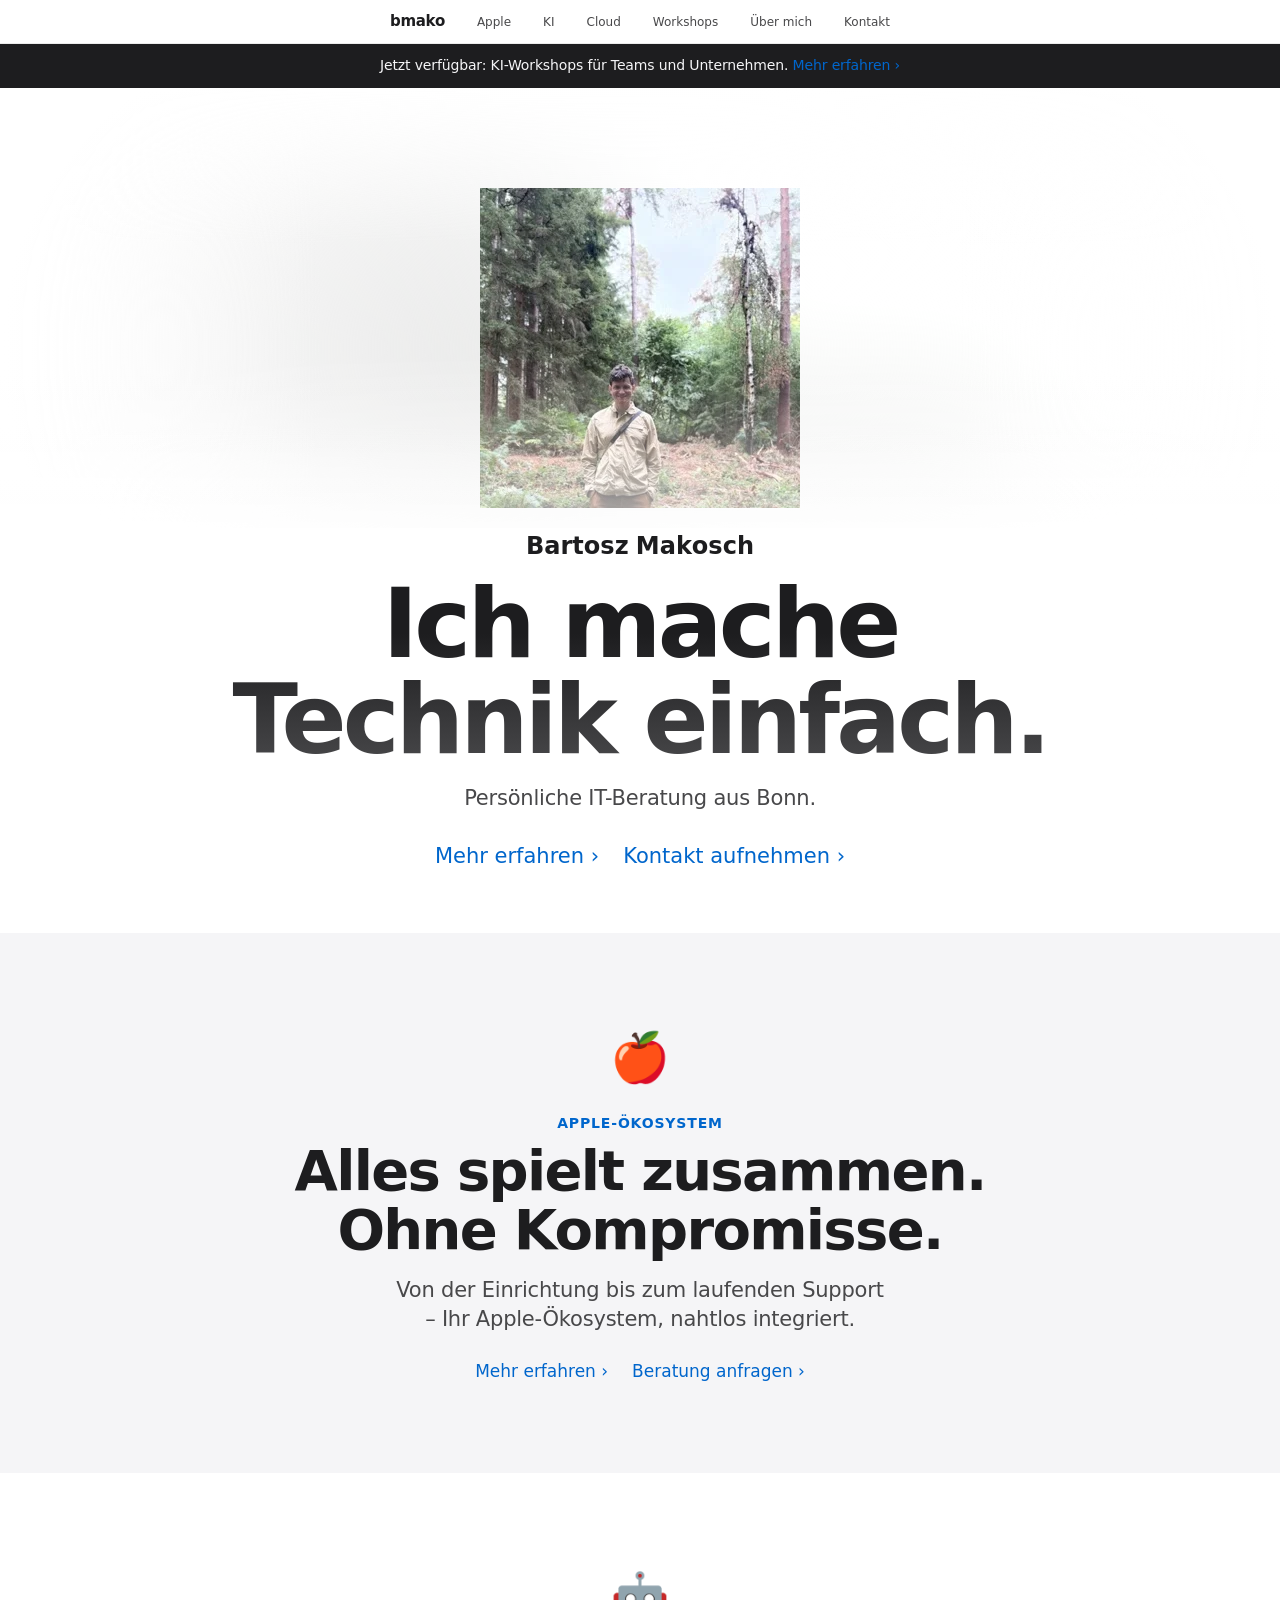
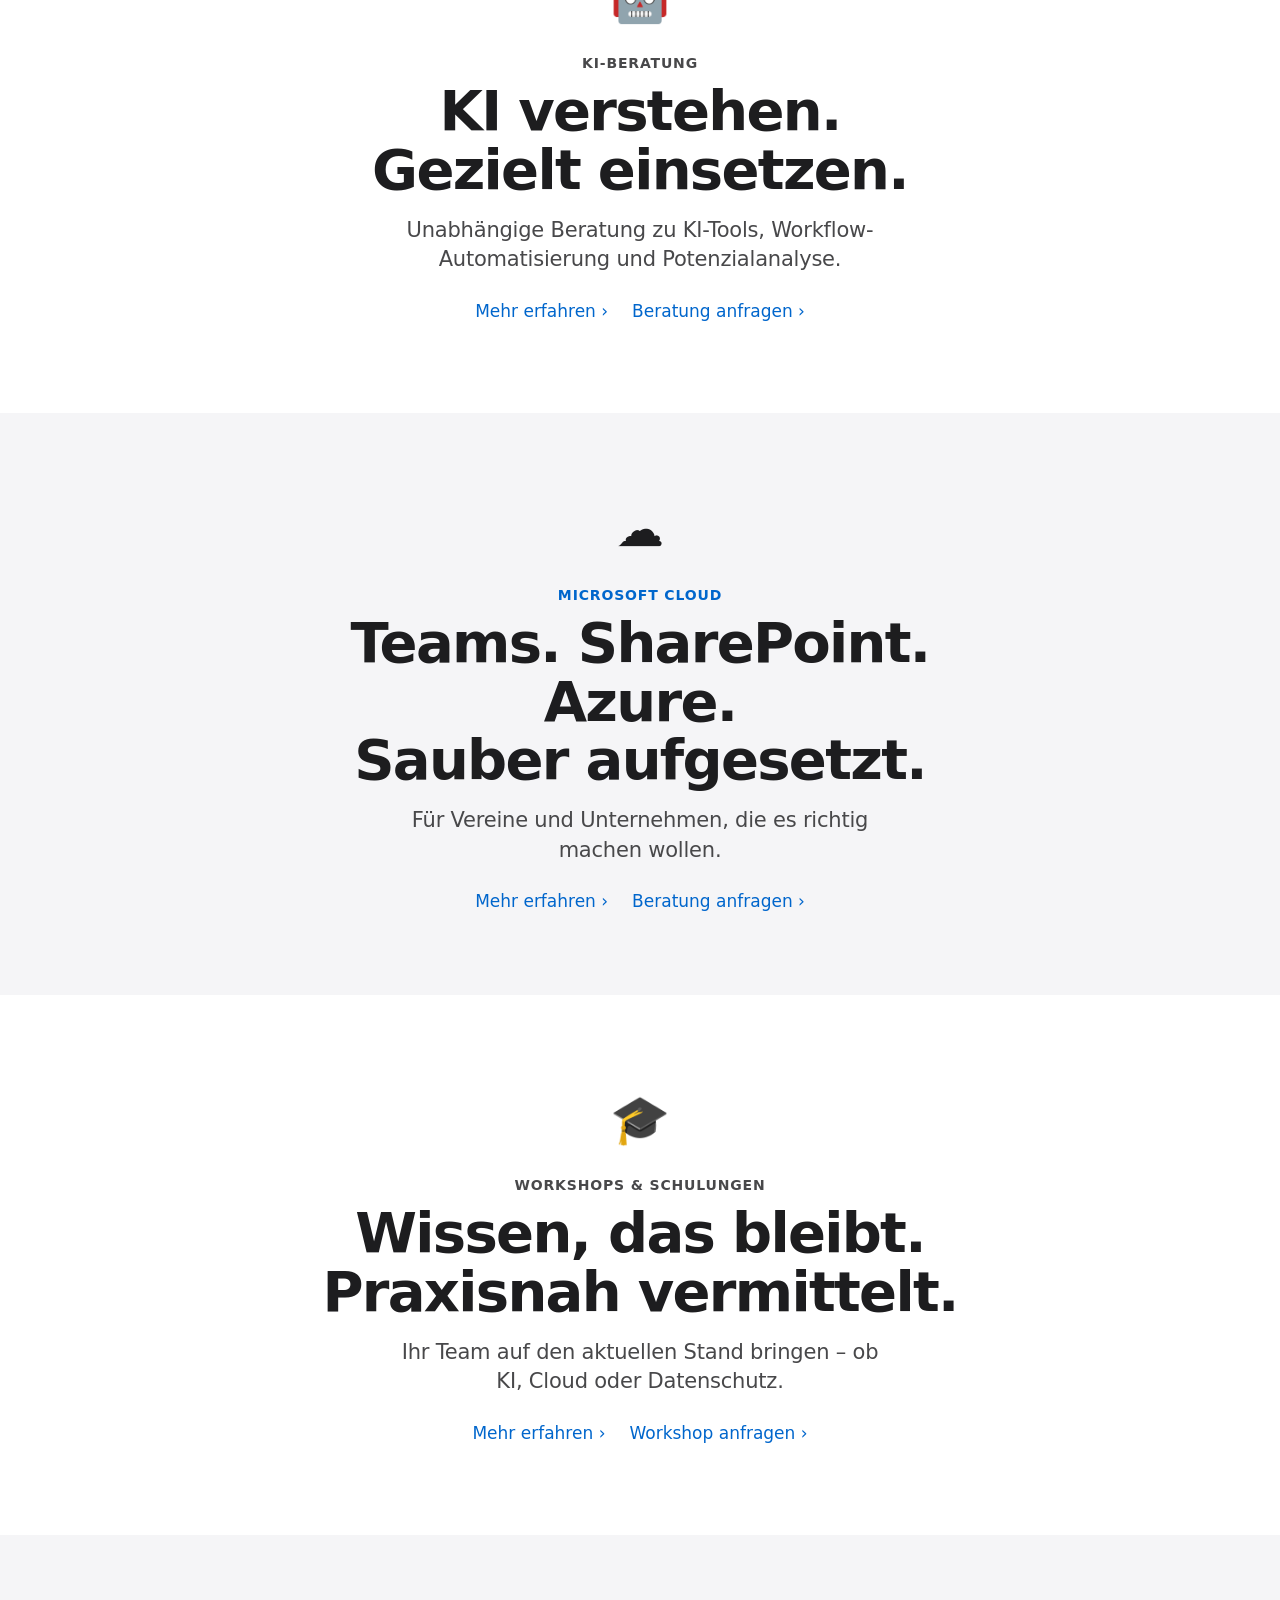
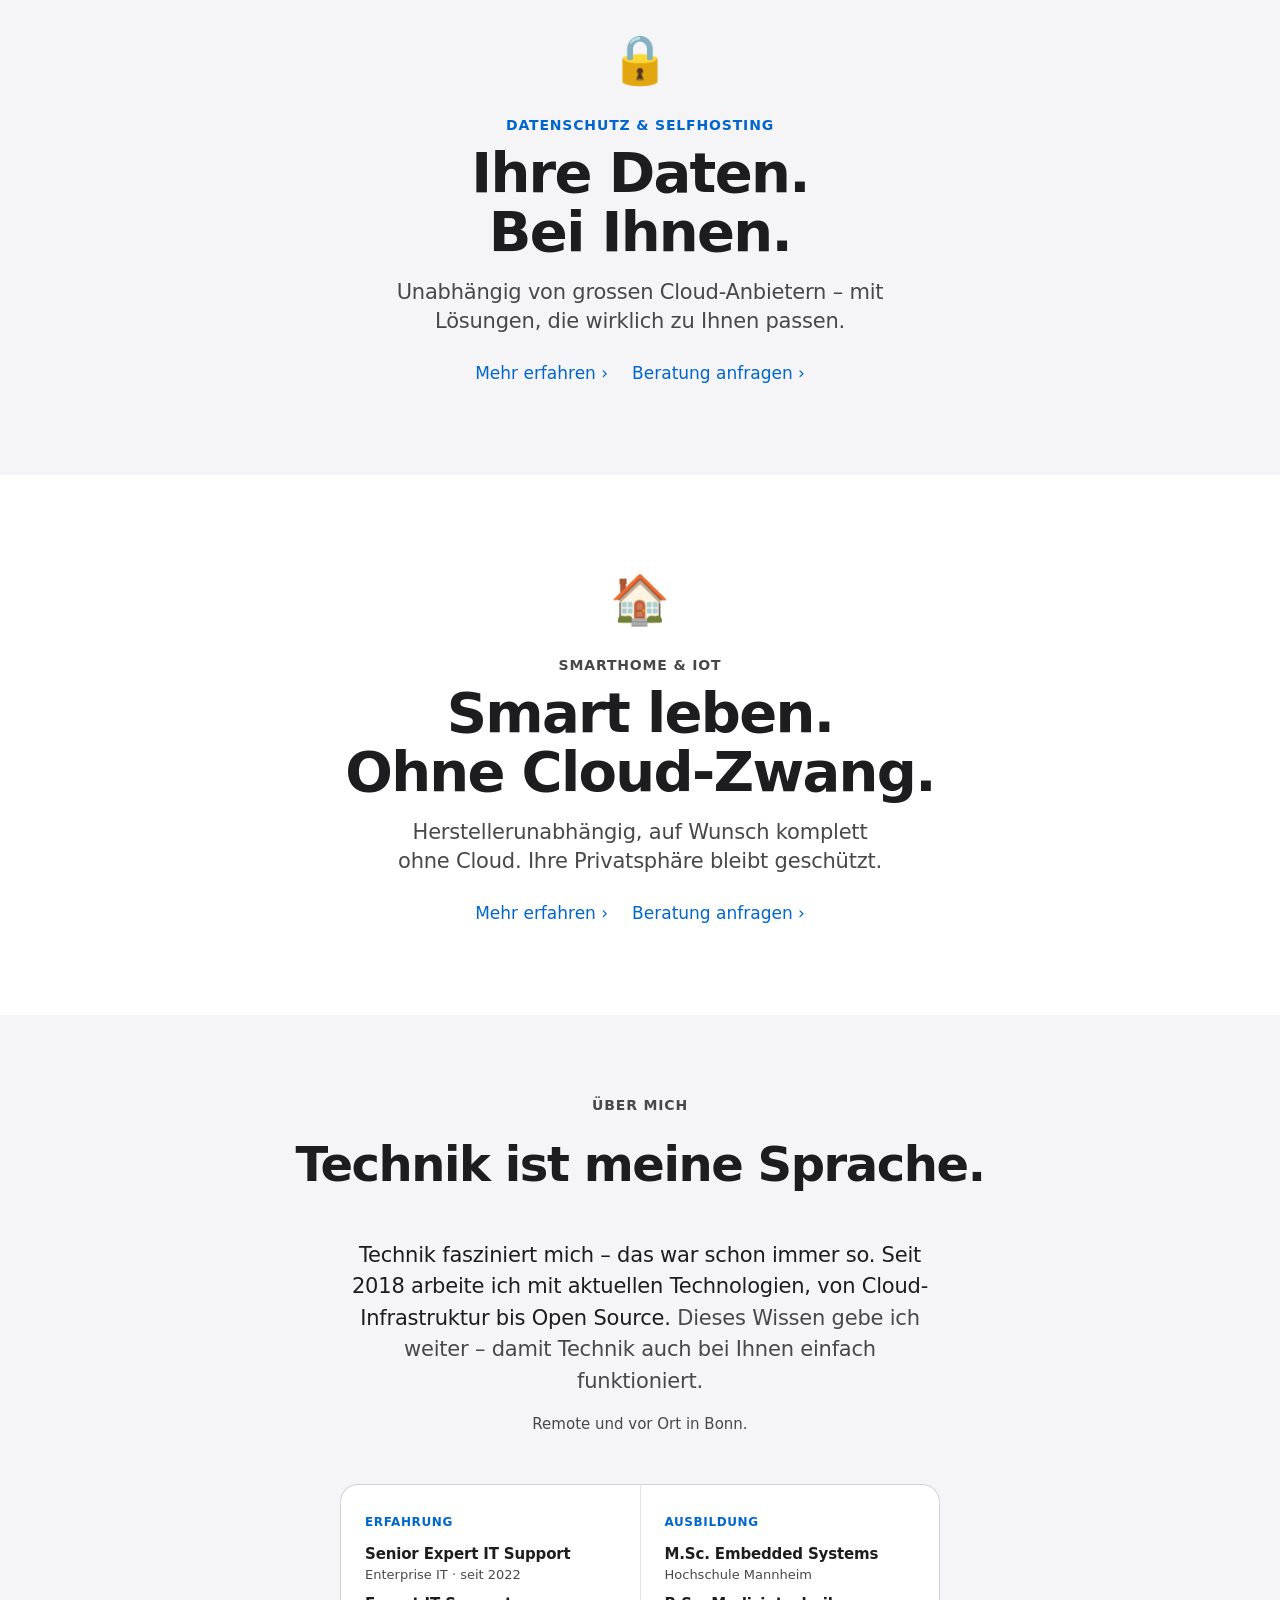
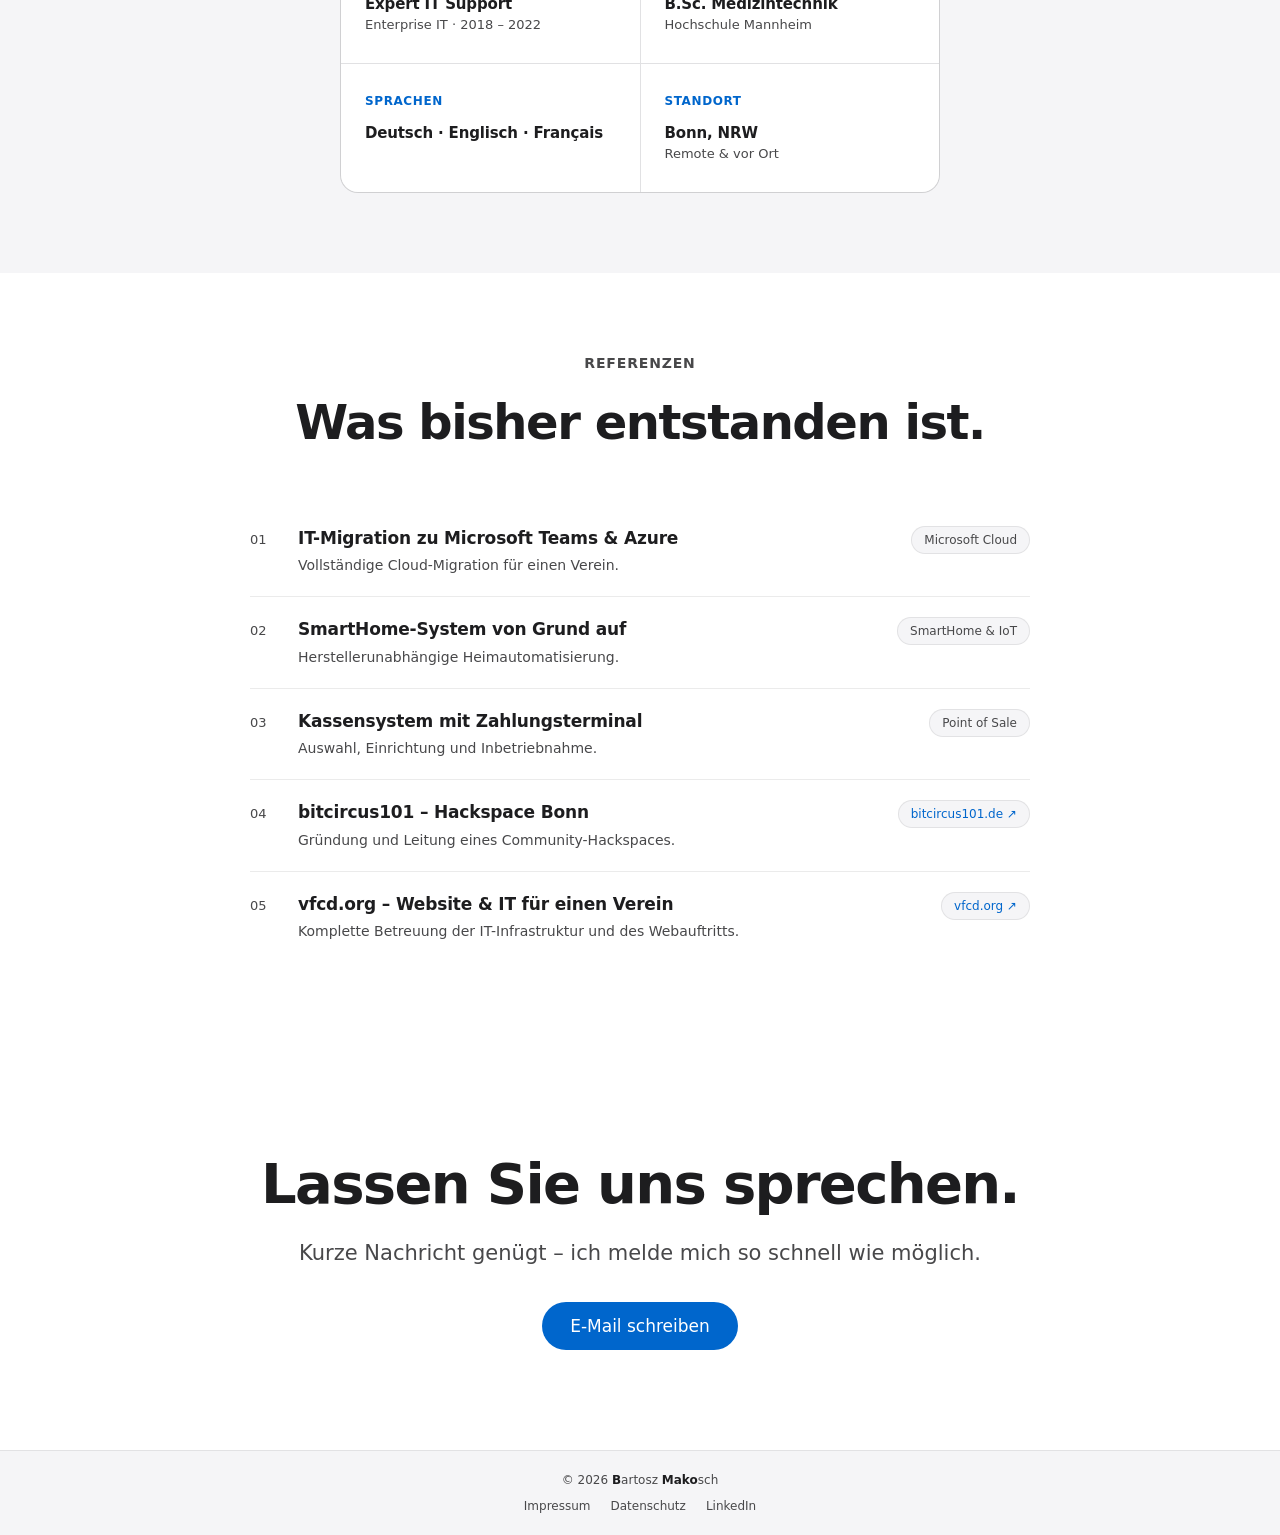
==== index.html @ 7ab8c8f6 "Add workshops subpage, complete all service links (Apple-style) Every service section now has "Mehr " ====
<!doctype html>
<html lang="de">
    <head>
        <meta charset="UTF-8" />
        <meta name="viewport" content="width=device-width, initial-scale=1.0" />
        <meta
            name="description"
            content="Persönliche IT-Beratung in Bonn vom Ingenieur (M.Sc.) – Apple, KI, Microsoft 365, SmartHome, Datenschutz. Ein Ansprechpartner statt Agentur. Vor Ort für KMU, Vereine & Privatpersonen."
        />
        <title>IT-Beratung Bonn | Bartosz Makosch – Apple, KI, Cloud & SmartHome</title>

        <!-- Favicon -->
        <link rel="apple-touch-icon" sizes="180x180" href="favicon/apple-touch-icon.png" />
        <link rel="icon" type="image/png" sizes="32x32" href="favicon/favicon-32x32.png" />
        <link rel="icon" type="image/png" sizes="16x16" href="favicon/favicon-16x16.png" />
        <link rel="icon" href="favicon/favicon.ico" sizes="any" />
        <link rel="manifest" href="favicon/site.webmanifest" />
        <meta name="theme-color" content="#000000" />

        <!-- Open Graph -->
        <meta property="og:title" content="IT-Beratung Bonn | Bartosz Makosch – Apple, KI, Cloud & SmartHome" />
        <meta property="og:url" content="https://bmako.de/" />
        <meta property="og:image" content="https://bmako.de/images/profile.jpeg" />
        <meta property="og:description" content="Ich mache Technik einfach. Persönliche IT-Beratung in Bonn vom Ingenieur – Apple, KI, Microsoft 365, SmartHome, Datenschutz. Ein Ansprechpartner statt Agentur." />
        <meta property="og:type" content="website" />
        <meta property="og:locale" content="de_DE" />

        <!-- Canonical -->
        <link rel="canonical" href="https://bmako.de/" />
        <meta name="geo.region" content="DE-NW" />
        <meta name="geo.placename" content="Bonn" />
        <meta name="geo.position" content="50.7374;7.0982" />
        <meta name="ICBM" content="50.7374, 7.0982" />

        <!-- JSON-LD Structured Data -->
        <script type="application/ld+json">
        {
          "@context": "https://schema.org",
          "@graph": [
            {
              "@type": "WebPage",
              "@id": "https://bmako.de/#webpage",
              "url": "https://bmako.de/",
              "name": "IT-Beratung Bonn – Bartosz Makosch",
              "description": "Persönliche IT-Beratung in Bonn und Umgebung: Apple, KI-Beratung, Microsoft 365, Datenschutz, Selfhosting, SmartHome. Ein Ansprechpartner für alles.",
              "inLanguage": "de",
              "isPartOf": {
                "@type": "WebSite",
                "@id": "https://bmako.de/#website",
                "url": "https://bmako.de/",
                "name": "Bartosz Makosch",
                "inLanguage": "de"
              },
              "speakable": {
                "@type": "SpeakableSpecification",
                "cssSelector": [".hero-sub", ".hero-claim", ".contact-sub"]
              }
            },
            {
              "@type": "ProfessionalService",
              "@id": "https://bmako.de/#business",
              "name": "Bartosz Makosch – IT-Beratung Bonn",
              "alternateName": "bmako",
              "description": "Persönliche IT-Beratung in Bonn: Apple-Support, KI-Beratung, Microsoft 365, Workshops, Datenschutz, Selfhosting und SmartHome. Für Unternehmen, Vereine und Privatpersonen.",
              "url": "https://bmako.de/",
              "image": "https://bmako.de/images/profile.jpeg",
              "priceRange": "$$",
              "telephone": "",
              "address": {
                "@type": "PostalAddress",
                "addressLocality": "Bonn",
                "addressRegion": "Nordrhein-Westfalen",
                "postalCode": "53111",
                "addressCountry": "DE"
              },
              "geo": {
                "@type": "GeoCoordinates",
                "latitude": 50.7374,
                "longitude": 7.0982
              },
              "areaServed": [
                { "@type": "City", "name": "Bonn" },
                { "@type": "City", "name": "Bad Godesberg" },
                { "@type": "City", "name": "Siegburg" },
                { "@type": "City", "name": "Köln" }
              ],
              "hoursAvailable": {
                "@type": "ContactPoint",
                "availableLanguage": ["de", "en", "fr"],
                "description": "Termine nach Vereinbarung"
              },
              "founder": { "@id": "https://bmako.de/#person" },
              "sameAs": ["https://de.linkedin.com/in/bartosz-makosch"],
              "knowsLanguage": ["de", "en", "fr"],
              "hasOfferCatalog": {
                "@type": "OfferCatalog",
                "name": "IT-Dienstleistungen",
                "itemListElement": [
                  { "@type": "Offer", "itemOffered": { "@type": "Service", "name": "Apple-Ökosystem Beratung", "description": "Einrichtung, Integration und Support für das Apple-Ökosystem." } },
                  { "@type": "Offer", "itemOffered": { "@type": "Service", "name": "KI-Beratung", "description": "Unabhängige Beratung zu KI-Tools, Workflow-Automatisierung und Potenzialanalyse." } },
                  { "@type": "Offer", "itemOffered": { "@type": "Service", "name": "Workshops & Schulungen", "description": "Praxisnahe Schulungen zu KI, Cloud und Datenschutz für Teams." } },
                  { "@type": "Offer", "itemOffered": { "@type": "Service", "name": "Microsoft Cloud", "description": "Einrichtung und Betreuung von Microsoft Teams, SharePoint und Azure." } },
                  { "@type": "Offer", "itemOffered": { "@type": "Service", "name": "Datenschutz & Selfhosting", "description": "Datenhoheit durch Selfhosting-Lösungen und unabhängige Datenschutzberatung." } },
                  { "@type": "Offer", "itemOffered": { "@type": "Service", "name": "SmartHome & IoT", "description": "Herstellerunabhängige SmartHome-Systeme, auf Wunsch ohne Cloud." } }
                ]
              }
            },
            {
              "@type": "Person",
              "@id": "https://bmako.de/#person",
              "name": "Bartosz Makosch",
              "jobTitle": "IT-Berater & Ingenieur",
              "description": "IT-Berater und Ingenieur (M.Sc. Embedded Systems) in Bonn. Persönliche IT-Beratung zu Apple, KI, Cloud, Datenschutz und SmartHome für Unternehmen, Vereine und Privatpersonen in Bonn und Umgebung.",
              "url": "https://bmako.de/",
              "image": "https://bmako.de/images/profile.jpeg",
              "alumniOf": {
                "@type": "CollegeOrUniversity",
                "name": "Hochschule Mannheim"
              },
              "hasCredential": {
                "@type": "EducationalOccupationalCredential",
                "credentialCategory": "Master of Science",
                "name": "M.Sc. Embedded Systems & Medizintechnik"
              },
              "knowsAbout": ["Apple", "Microsoft 365", "Microsoft Azure", "Künstliche Intelligenz", "KI-Beratung", "SmartHome", "IoT", "Datenschutz", "Selfhosting", "IT-Beratung", "Workshops", "Open Source"],
              "knowsLanguage": ["de", "en", "fr"],
              "sameAs": ["https://de.linkedin.com/in/bartosz-makosch"],
              "address": { "@type": "PostalAddress", "addressLocality": "Bonn", "addressCountry": "DE" }
            },
            {
              "@type": "FAQPage",
              "@id": "https://bmako.de/#faq",
              "mainEntity": [
                {
                  "@type": "Question",
                  "name": "Was kostet eine IT-Beratung in Bonn?",
                  "acceptedAnswer": {
                    "@type": "Answer",
                    "text": "Die Kosten hängen vom Umfang ab. Ich arbeite mit transparenten Stundensätzen – ohne versteckte Gebühren. Ein unverbindliches Erstgespräch ist kostenlos."
                  }
                },
                {
                  "@type": "Question",
                  "name": "Kommen Sie auch vor Ort nach Bonn?",
                  "acceptedAnswer": {
                    "@type": "Answer",
                    "text": "Ja, ich berate vor Ort in Bonn und Umgebung (Köln, Siegburg, Bad Godesberg) sowie remote per Videocall. Die meisten Projekte lassen sich flexibel kombinieren."
                  }
                },
                {
                  "@type": "Question",
                  "name": "Beraten Sie auch Privatpersonen und Vereine?",
                  "acceptedAnswer": {
                    "@type": "Answer",
                    "text": "Ja, ich arbeite mit Unternehmen, Vereinen und Privatpersonen. Gerade kleinere Organisationen profitieren von persönlicher Betreuung statt anonymem IT-Support."
                  }
                },
                {
                  "@type": "Question",
                  "name": "Welche Apple-Dienste bieten Sie an?",
                  "acceptedAnswer": {
                    "@type": "Answer",
                    "text": "Ich unterstütze bei der Einrichtung, Migration und laufenden Betreuung des gesamten Apple-Ökosystems – Mac, iPhone, iPad, iCloud und deren Zusammenspiel im Alltag oder Unternehmen."
                  }
                },
                {
                  "@type": "Question",
                  "name": "Wie läuft eine KI-Beratung ab?",
                  "acceptedAnswer": {
                    "@type": "Answer",
                    "text": "Wir schauen gemeinsam, wo KI-Tools in Ihrem Alltag oder Unternehmen echten Mehrwert bringen. Ich berate unabhängig – ohne eigene Produkte zu verkaufen – und zeige praxisnah, wie Sie KI sinnvoll einsetzen."
                  }
                },
                {
                  "@type": "Question",
                  "name": "Was unterscheidet Sie von einer IT-Agentur?",
                  "acceptedAnswer": {
                    "@type": "Answer",
                    "text": "Bei mir haben Sie immer denselben Ansprechpartner – einen Ingenieur (M.Sc.), der Ihr Setup kennt. Kein Ticketsystem, keine wechselnden Techniker. Persönlich, direkt, verbindlich."
                  }
                }
              ]
            }
          ]
        }
        </script>

        <!-- Preload LCP image (WebP for modern browsers) -->
        <link rel="preload" as="image" href="images/profile.webp" type="image/webp" fetchpriority="high" />

        <!-- CSS -->
        <link rel="stylesheet" href="css/base.css" />
        <link rel="stylesheet" href="css/components.css" />
    </head>
    <body>
        <!-- Inline theme init: prevents flash of wrong theme for returning visitors -->
        <script>(function(){var t=localStorage.getItem('theme');if(t)document.body.dataset.theme=t;})();</script>

        <!-- Apple-style fixed nav bar -->
        <nav class="apple-nav">
            <a href="#" class="nav-logo">bmako</a>
            <a href="#svc-apple">Apple</a>
            <a href="#svc-ki">KI</a>
            <a href="#svc-cloud">Cloud</a>
            <a href="#svc-workshops">Workshops</a>
            <a href="#about">Über mich</a>
            <a href="#contact">Kontakt</a>
        </nav>

        <!-- Top announcement banner (cycles through data/banner-messages.json) -->
        <div class="top-banner" id="top-banner">
            <span class="top-banner-text">Jetzt verfügbar: KI-Workshops für Teams und Unternehmen.</span> <a class="top-banner-link" href="#svc-workshops">Mehr erfahren <span class="arrow">›</span></a>
        </div>

        <main>
            <!-- Hero -->
            <section class="hero-section">
                <div class="hero-banner" tabindex="0" role="button" aria-label="Profilbild umdrehen – Theme wechseln">
                    <div class="hero-banner-backdrop">
                        <img src="images/profile.jpeg" alt="" aria-hidden="true" loading="eager" />
                    </div>
                    <div class="hero-banner-vignette"></div>
                    <div class="hero-banner-flipper">
                        <div class="hero-banner-front">
                            <picture>
                                <source srcset="images/profile.webp" type="image/webp" />
                                <img src="images/profile.jpeg" alt="Bartosz Makosch" loading="eager" />
                            </picture>
                        </div>
                        <div class="hero-banner-back">
                            <picture>
                                <source srcset="images/backside.webp" type="image/webp" />
                                <img src="images/backside.jpeg" alt="Bartosz Makosch – Rückseite" loading="lazy" />
                            </picture>
                        </div>
                    </div>
                    <div class="hero-banner-fade"></div>
                </div>
                <div class="hero-content">
                    <p class="hero-name" id="hero-name-kinetic"></p>
                    <h1 class="hero-claim">Ich mache<br>Technik einfach.</h1>
                    <p class="hero-sub">Persönliche IT-Beratung aus Bonn.</p>
                    <div class="hero-links">
                        <a href="#about">Mehr erfahren <span class="arrow">›</span></a>
                        <a href="#contact">Kontakt aufnehmen <span class="arrow">›</span></a>
                    </div>
                </div>
            </section>

            <!-- Service: Apple -->
            <section class="service-section fade-in" id="svc-apple">
                <div class="service-emoji">🍎</div>
                <p class="service-name">Apple-Ökosystem</p>
                <h2 class="service-headline">Alles spielt zusammen.<br>Ohne Kompromisse.</h2>
                <p class="service-desc">Von der Einrichtung bis zum laufenden Support – Ihr Apple-Ökosystem, nahtlos integriert.</p>
                <div class="service-links">
                    <a href="apple-beratung-bonn.html">Mehr erfahren <span class="arrow">›</span></a>
                    <a href="#contact">Beratung anfragen <span class="arrow">›</span></a>
                </div>
            </section>

            <!-- Service: KI -->
            <section class="service-section fade-in" id="svc-ki">
                <div class="service-emoji">🤖</div>
                <p class="service-name">KI-Beratung</p>
                <h2 class="service-headline">KI verstehen.<br>Gezielt einsetzen.</h2>
                <p class="service-desc">Unabhängige Beratung zu KI-Tools, Workflow-Automatisierung und Potenzialanalyse.</p>
                <div class="service-links">
                    <a href="ki-beratung-bonn.html">Mehr erfahren <span class="arrow">›</span></a>
                    <a href="#contact">Beratung anfragen <span class="arrow">›</span></a>
                </div>
            </section>

            <!-- Service: Cloud -->
            <section class="service-section fade-in" id="svc-cloud">
                <div class="service-emoji">☁️</div>
                <p class="service-name">Microsoft Cloud</p>
                <h2 class="service-headline">Teams. SharePoint. Azure.<br>Sauber aufgesetzt.</h2>
                <p class="service-desc">Für Vereine und Unternehmen, die es richtig machen wollen.</p>
                <div class="service-links">
                    <a href="microsoft-365-bonn.html">Mehr erfahren <span class="arrow">›</span></a>
                    <a href="#contact">Beratung anfragen <span class="arrow">›</span></a>
                </div>
            </section>

            <!-- Service: Workshops -->
            <section class="service-section fade-in" id="svc-workshops">
                <div class="service-emoji">🎓</div>
                <p class="service-name">Workshops &amp; Schulungen</p>
                <h2 class="service-headline">Wissen, das bleibt.<br>Praxisnah vermittelt.</h2>
                <p class="service-desc">Ihr Team auf den aktuellen Stand bringen – ob KI, Cloud oder Datenschutz.</p>
                <div class="service-links">
                    <a href="workshops-bonn.html">Mehr erfahren <span class="arrow">›</span></a>
                    <a href="#contact">Workshop anfragen <span class="arrow">›</span></a>
                </div>
            </section>

            <!-- Service: Datenschutz -->
            <section class="service-section fade-in" id="svc-datenschutz">
                <div class="service-emoji">🔒</div>
                <p class="service-name">Datenschutz &amp; Selfhosting</p>
                <h2 class="service-headline">Ihre Daten.<br>Bei Ihnen.</h2>
                <p class="service-desc">Unabhängig von grossen Cloud-Anbietern – mit Lösungen, die wirklich zu Ihnen passen.</p>
                <div class="service-links">
                    <a href="datenschutz-selfhosting.html">Mehr erfahren <span class="arrow">›</span></a>
                    <a href="#contact">Beratung anfragen <span class="arrow">›</span></a>
                </div>
            </section>

            <!-- Service: SmartHome -->
            <section class="service-section fade-in" id="svc-smarthome">
                <div class="service-emoji">🏠</div>
                <p class="service-name">SmartHome &amp; IoT</p>
                <h2 class="service-headline">Smart leben.<br>Ohne Cloud-Zwang.</h2>
                <p class="service-desc">Herstellerunabhängig, auf Wunsch komplett ohne Cloud. Ihre Privatsphäre bleibt geschützt.</p>
                <div class="service-links">
                    <a href="smarthome-beratung-bonn.html">Mehr erfahren <span class="arrow">›</span></a>
                    <a href="#contact">Beratung anfragen <span class="arrow">›</span></a>
                </div>
            </section>

            <!-- Über mich -->
            <section class="about-section fade-in" id="about">
                <div class="about-inner">
                    <p class="about-label">Über mich</p>
                    <h2 class="about-headline">Technik ist meine Sprache.</h2>
                    <p class="about-text">Technik fasziniert mich – das war schon immer so. Seit 2018 arbeite ich mit aktuellen Technologien, von Cloud-Infrastruktur bis Open Source. <span>Dieses Wissen gebe ich weiter – damit Technik auch bei Ihnen einfach funktioniert.</span></p>
                    <p class="about-location">Remote und vor Ort in Bonn.</p>

                    <div class="about-grid">
                        <div class="about-card">
                            <p class="about-card-label">Erfahrung</p>
                            <div class="about-card-item">
                                <p class="about-card-title">Senior Expert IT Support</p>
                                <p class="about-card-sub">Enterprise IT · seit 2022</p>
                            </div>
                            <div class="about-card-item">
                                <p class="about-card-title">Expert IT Support</p>
                                <p class="about-card-sub">Enterprise IT · 2018 – 2022</p>
                            </div>
                        </div>
                        <div class="about-card">
                            <p class="about-card-label">Ausbildung</p>
                            <div class="about-card-item">
                                <p class="about-card-title">M.Sc. Embedded Systems</p>
                                <p class="about-card-sub">Hochschule Mannheim</p>
                            </div>
                            <div class="about-card-item">
                                <p class="about-card-title">B.Sc. Medizintechnik</p>
                                <p class="about-card-sub">Hochschule Mannheim</p>
                            </div>
                        </div>
                        <div class="about-card">
                            <p class="about-card-label">Sprachen</p>
                            <div class="about-card-item">
                                <p class="about-card-title">Deutsch · Englisch · Français</p>
                            </div>
                        </div>
                        <div class="about-card">
                            <p class="about-card-label">Standort</p>
                            <div class="about-card-item">
                                <p class="about-card-title">Bonn, NRW</p>
                                <p class="about-card-sub">Remote &amp; vor Ort</p>
                            </div>
                        </div>
                    </div>
                </div>
            </section>

            <!-- Referenzen -->
            <section class="ref-section fade-in">
                <div class="ref-inner">
                    <p class="ref-label">Referenzen</p>
                    <h2 class="ref-headline">Was bisher entstanden ist.</h2>
                    <div class="ref-item">
                        <span class="ref-num">01</span>
                        <div>
                            <p class="ref-title">IT-Migration zu Microsoft Teams &amp; Azure</p>
                            <p class="ref-desc">Vollständige Cloud-Migration für einen Verein.</p>
                        </div>
                        <span class="ref-tag">Microsoft Cloud</span>
                    </div>
                    <div class="ref-item">
                        <span class="ref-num">02</span>
                        <div>
                            <p class="ref-title">SmartHome-System von Grund auf</p>
                            <p class="ref-desc">Herstellerunabhängige Heimautomatisierung.</p>
                        </div>
                        <span class="ref-tag">SmartHome &amp; IoT</span>
                    </div>
                    <div class="ref-item">
                        <span class="ref-num">03</span>
                        <div>
                            <p class="ref-title">Kassensystem mit Zahlungsterminal</p>
                            <p class="ref-desc">Auswahl, Einrichtung und Inbetriebnahme.</p>
                        </div>
                        <span class="ref-tag">Point of Sale</span>
                    </div>
                    <div class="ref-item">
                        <span class="ref-num">04</span>
                        <div>
                            <p class="ref-title">bitcircus101 – Hackspace Bonn</p>
                            <p class="ref-desc">Gründung und Leitung eines Community-Hackspaces.</p>
                        </div>
                        <a href="https://bitcircus101.de" target="_blank" rel="noopener noreferrer" class="ref-tag">bitcircus101.de ↗</a>
                    </div>
                    <div class="ref-item">
                        <span class="ref-num">05</span>
                        <div>
                            <p class="ref-title">vfcd.org – Website &amp; IT für einen Verein</p>
                            <p class="ref-desc">Komplette Betreuung der IT-Infrastruktur und des Webauftritts.</p>
                        </div>
                        <a href="https://vfcd.org" target="_blank" rel="noopener noreferrer" class="ref-tag">vfcd.org ↗</a>
                    </div>
                </div>
            </section>

            <!-- Kontakt -->
            <section class="contact-section fade-in" id="contact">
                <h2 class="contact-headline">Lassen Sie uns sprechen.</h2>
                <p class="contact-sub">Kurze Nachricht genügt – ich melde mich so schnell wie möglich.</p>
                <button id="contact-button" class="contact-btn">E-Mail schreiben</button>
                <div id="email-container" class="email-reveal hidden">
                    <a id="email-link" class="protected-email" href="#" aria-label="E-Mail senden"></a>
                    <span class="email-hint">Klicken zum Senden · Rechtsklick zum Kopieren</span>
                </div>
            </section>
        </main>

        <!-- Back to top (Apple glossy pill) -->
        <button class="back-to-top" id="back-to-top" aria-label="Zurück nach oben">
            <svg class="back-to-top-ring" viewBox="0 0 28 28">
                <circle class="back-to-top-track" cx="14" cy="14" r="11.5" />
                <circle class="back-to-top-progress" id="scroll-progress" cx="14" cy="14" r="11.5" />
            </svg>
            <span class="back-to-top-label">Nach oben</span>
        </button>

        <!-- Footer -->
        <footer class="site-footer">
            <p>&copy; <span id="footer-year"></span> <strong>B</strong>artosz <strong>M</strong><strong>a</strong><strong>k</strong><strong>o</strong>sch</p>
            <div class="footer-links">
                <a href="impressum.html">Impressum</a>
                <a href="datenschutz.html">Datenschutz</a>
                <a href="https://de.linkedin.com/in/bartosz-makosch" target="_blank" rel="noopener noreferrer">LinkedIn</a>
            </div>
        </footer>

        <script src="js/theme.js"></script>
        <script src="js/main.js" defer></script>
    </body>
</html>
---- css/base.css ----
/* Reset */
*, *::before, *::after {
    margin: 0;
    padding: 0;
    box-sizing: border-box;
}

/* ── Color system (Dark / Midnight = default) ────────────────── */
:root {
    --bg: #000000;
    --bg-alt: #101010;
    --bg-elevated: #1c1c1e;
    --text: #f5f5f7;
    --text-secondary: #86868b;
    --accent: #2997ff;
    --accent-hover: #0077ed;
    --border: rgba(255,255,255,0.08);
    --banner-bg: #1d1d1f;
    --banner-text: #f5f5f7;
    --nav-bg: rgba(0,0,0,0.8);
}

/* Light / Snow theme */
[data-theme="light"] {
    --bg: #ffffff;
    --bg-alt: #f5f5f7;
    --bg-elevated: #fbfbfd;
    --text: #1d1d1f;
    --text-secondary: #48484a;
    --accent: #0066cc;
    --accent-hover: #004499;
    --border: rgba(0,0,0,0.08);
    --banner-bg: #1d1d1f;
    --banner-text: #f5f5f7;
    --nav-bg: rgba(255,255,255,0.8);
}

/* Auto-detect system light preference when no localStorage override */
@media (prefers-color-scheme: light) {
    body:not([data-theme="dark"]):not([data-theme="light"]) {
        --bg: #ffffff;
        --bg-alt: #f5f5f7;
        --bg-elevated: #fbfbfd;
        --text: #1d1d1f;
        --text-secondary: #48484a;
        --accent: #0066cc;
        --accent-hover: #004499;
        --border: rgba(0,0,0,0.08);
        --banner-bg: #1d1d1f;
        --banner-text: #f5f5f7;
        --nav-bg: rgba(255,255,255,0.8);
    }
}

/* ── Typography ──────────────────────────────────────────────── */
:root {
    --font: -apple-system, BlinkMacSystemFont, "SF Pro Display", "SF Pro Text",
            system-ui, "Segoe UI", "Helvetica Neue", Arial, sans-serif;
}

html {
    scroll-behavior: smooth;
    font-size: 16px;
}

body {
    font-family: var(--font);
    background-color: var(--bg);
    color: var(--text);
    line-height: 1.5;
    -webkit-font-smoothing: antialiased;
    overflow-x: hidden;
    transition: background-color 0.3s ease, color 0.3s ease;
}

a {
    color: var(--accent);
    text-decoration: none;
    transition: color 0.2s;
}

a:hover {
    text-decoration: underline;
}

/* ── Utility ─────────────────────────────────────────────────── */
.hidden { display: none !important; }

/* ── Focus ───────────────────────────────────────────────────── */
:focus-visible {
    outline: 2px solid var(--accent);
    outline-offset: 4px;
    border-radius: 2px;
}

/* ── High contrast ───────────────────────────────────────────── */
@media (forced-colors: active) {
    :focus-visible { outline: 2px solid CanvasText; }
}

/* ── Print ───────────────────────────────────────────────────── */
@media print {
    .apple-nav, .top-banner, .back-to-top, .hero-banner { display: none !important; }
    * { background: white !important; color: black !important; box-shadow: none !important; }
    a { text-decoration: underline; }
    .fade-in { opacity: 1 !important; transform: none !important; }
    body { font-size: 12pt; }
    h1, h2, h3 { page-break-after: avoid; }
    @page { margin: 2cm; }
}
---- css/components.css ----
/* ── Apple-style navigation ──────────────────────────────────── */
.apple-nav {
    position: fixed;
    top: 0;
    left: 0;
    right: 0;
    z-index: 100;
    background: var(--nav-bg);
    backdrop-filter: saturate(180%) blur(20px);
    -webkit-backdrop-filter: saturate(180%) blur(20px);
    border-bottom: 1px solid var(--border);
    height: 44px;
    display: flex;
    align-items: center;
    justify-content: center;
    gap: 32px;
    padding: 0 24px;
}

.apple-nav .nav-logo {
    font-size: 15px;
    font-weight: 600;
    color: var(--text);
    text-decoration: none;
    letter-spacing: -0.02em;
}

.apple-nav .nav-logo:hover {
    text-decoration: none;
    color: var(--text);
}

.apple-nav a {
    font-size: 12px;
    font-weight: 400;
    color: var(--text-secondary);
    text-decoration: none;
    transition: color 0.2s;
}

.apple-nav a:hover {
    color: var(--text);
    text-decoration: none;
}

/* ── Top announcement banner ─────────────────────────────────── */
.top-banner {
    background: var(--banner-bg);
    color: var(--banner-text);
    text-align: center;
    padding: 12px 24px;
    font-size: 14px;
    font-weight: 400;
    letter-spacing: -0.01em;
    line-height: 1.4;
    margin-top: 44px;
    min-height: 44px;
}

.top-banner-text,
.top-banner-link {
    transition: opacity 0.4s ease;
}

.top-banner.fading .top-banner-text,
.top-banner.fading .top-banner-link {
    opacity: 0;
}

.top-banner a {
    color: var(--accent);
    text-decoration: none;
    white-space: nowrap;
}

.top-banner a:hover {
    text-decoration: underline;
}

/* ── Hero section ────────────────────────────────────────────── */
.hero-section {
    background: var(--bg);
}

/* Product-style image banner */
.hero-banner {
    position: relative;
    width: 100%;
    height: clamp(300px, 50vw, 520px);
    overflow: hidden;
    cursor: pointer;
    perspective: 1200px;
}

/* Blurred backdrop */
.hero-banner-backdrop {
    position: absolute;
    top: -40px;
    left: -10%;
    right: -10%;
    bottom: -40px;
    z-index: 0;
    overflow: hidden;
}

.hero-banner-backdrop img {
    width: 120%;
    height: 140%;
    object-fit: cover;
    object-position: center;
    filter: blur(70px) saturate(0.6) brightness(0.5);
    transform: scale(1.2);
    opacity: 0.6;
}

/* Light theme: subtle backdrop */
[data-theme="light"] .hero-banner-backdrop img {
    filter: blur(80px) saturate(0.15) brightness(1.4);
    opacity: 0.2;
}

@media (prefers-color-scheme: light) {
    body:not([data-theme="dark"]):not([data-theme="light"]) .hero-banner-backdrop img {
        filter: blur(80px) saturate(0.15) brightness(1.4);
        opacity: 0.2;
    }
}

/* Multi-layer vignette */
.hero-banner-vignette {
    position: absolute;
    top: 0;
    left: 0;
    right: 0;
    bottom: 0;
    z-index: 1;
    background:
        linear-gradient(180deg, var(--bg) 0%, transparent 30%, transparent 65%, var(--bg) 100%),
        linear-gradient(90deg, var(--bg) 0%, transparent 25%, transparent 75%, var(--bg) 100%),
        radial-gradient(ellipse 50% 80% at center, transparent 0%, var(--bg) 100%);
    pointer-events: none;
}

/* Flip mechanic */
.hero-banner-flipper {
    position: relative;
    width: 100%;
    height: 100%;
    transition: transform 0.75s cubic-bezier(0.4, 0, 0.2, 1);
    transform-style: preserve-3d;
    z-index: 2;
}

.hero-banner.flipped .hero-banner-flipper {
    transform: rotateY(180deg);
}

.hero-banner-front,
.hero-banner-back {
    position: absolute;
    width: 100%;
    height: 100%;
    backface-visibility: hidden;
    -webkit-backface-visibility: hidden;
    display: flex;
    align-items: center;
    justify-content: center;
    overflow: hidden;
}

.hero-banner-back {
    transform: rotateY(180deg);
}

.hero-banner-front img,
.hero-banner-back img {
    height: 100%;
    width: auto;
    max-width: none;
    display: block;
    object-fit: cover;
}

/* During flip, show 3D */
.hero-banner.flipped,
.hero-banner[data-flipping] {
    overflow: visible;
}

/* Bottom fade into content */
.hero-banner-fade {
    position: absolute;
    bottom: 0;
    left: 0;
    right: 0;
    height: 50%;
    background: linear-gradient(transparent 0%, var(--bg) 100%);
    z-index: 3;
    pointer-events: none;
}

/* Hero text content */
.hero-content {
    text-align: center;
    padding: 0 24px 60px;
    position: relative;
    z-index: 4;
    margin-top: -80px;
    background: var(--bg);
}

/* Kinetic name with letter-spacing effect */
.hero-name {
    font-size: clamp(18px, 3vw, 24px);
    font-weight: 600;
    color: var(--text);
    margin-bottom: 12px;
    display: inline-flex;
    justify-content: center;
    overflow: hidden;
}

.hero-name .letter {
    display: inline-block;
    transition: margin 0.4s cubic-bezier(0.25, 0.1, 0.25, 1), opacity 0.4s ease;
    margin: 0 0px;
    white-space: pre;
}

.hero-name .letter.brand {
    font-weight: 700;
}

.hero-name.expanded .letter {
    margin: 0 3px;
}

.hero-name.expanded .letter.brand {
    color: var(--accent);
}

.hero-name.expanded .letter:not(.brand) {
    opacity: 0.4;
}

.hero-name .letter-space {
    display: inline-block;
    width: 0.3em;
    transition: width 0.4s cubic-bezier(0.25, 0.1, 0.25, 1);
}

.hero-name.expanded .letter-space {
    width: 0.6em;
}

.hero-claim {
    font-size: clamp(52px, 10vw, 96px);
    font-weight: 700;
    letter-spacing: -0.04em;
    line-height: 1.0;
    margin-bottom: 16px;
    background: linear-gradient(180deg, var(--text) 30%, var(--text-secondary) 100%);
    -webkit-background-clip: text;
    -webkit-text-fill-color: transparent;
    background-clip: text;
}

.hero-sub {
    font-size: 21px;
    font-weight: 400;
    color: var(--text-secondary);
    letter-spacing: -0.01em;
    line-height: 1.4;
    margin-bottom: 28px;
}

.hero-links {
    display: flex;
    gap: 24px;
    align-items: center;
    justify-content: center;
    flex-wrap: wrap;
}

.hero-links a {
    font-size: 21px;
    font-weight: 400;
    color: var(--accent);
    text-decoration: none;
    transition: color 0.2s;
}

.hero-links a:hover {
    text-decoration: underline;
}

.hero-links .arrow,
.top-banner .arrow,
.service-links .arrow {
    transition: transform 0.2s;
    display: inline-block;
}

.hero-links a:hover .arrow {
    transform: translateX(2px);
}

/* ── Full-width service sections ─────────────────────────────── */
.service-section {
    text-align: center;
    padding: 80px 24px;
    min-height: 60vh;
    display: flex;
    flex-direction: column;
    align-items: center;
    justify-content: center;
}

.service-section:nth-child(odd) {
    background: var(--bg);
}

.service-section:nth-child(even) {
    background: var(--bg-alt);
}

.service-emoji {
    font-size: 48px;
    margin-bottom: 20px;
}

.service-name {
    font-size: 14px;
    font-weight: 600;
    text-transform: uppercase;
    letter-spacing: 0.06em;
    color: var(--text-secondary);
    margin-bottom: 8px;
}

/* Light theme: accent color for service name on alt-bg sections */
[data-theme="light"] .service-section:nth-child(even) .service-name {
    color: var(--accent);
}

@media (prefers-color-scheme: light) {
    body:not([data-theme="dark"]):not([data-theme="light"]) .service-section:nth-child(even) .service-name {
        color: var(--accent);
    }
}

.service-headline {
    font-size: clamp(36px, 6vw, 56px);
    font-weight: 700;
    letter-spacing: -0.03em;
    line-height: 1.05;
    max-width: 700px;
    margin-bottom: 16px;
    color: var(--text);
}

.service-desc {
    font-size: 21px;
    font-weight: 400;
    color: var(--text-secondary);
    max-width: 500px;
    line-height: 1.4;
    letter-spacing: -0.01em;
    margin-bottom: 24px;
}

.service-links {
    display: flex;
    gap: 24px;
    justify-content: center;
    flex-wrap: wrap;
}

.service-links a {
    font-size: 17px;
    color: var(--accent);
    text-decoration: none;
    transition: color 0.2s;
}

.service-links a:hover {
    text-decoration: underline;
}

/* ── About section ───────────────────────────────────────────── */
.about-section {
    background: var(--bg-alt);
    padding: 80px 24px;
}

.about-inner {
    max-width: 780px;
    margin: 0 auto;
}

.about-label {
    font-size: 14px;
    font-weight: 600;
    text-transform: uppercase;
    letter-spacing: 0.06em;
    color: var(--text-secondary);
    text-align: center;
    margin-bottom: 12px;
}

.about-headline {
    font-size: clamp(32px, 5vw, 48px);
    font-weight: 700;
    letter-spacing: -0.03em;
    text-align: center;
    margin-bottom: 40px;
    color: var(--text);
}

.about-text {
    font-size: 21px;
    font-weight: 400;
    line-height: 1.5;
    letter-spacing: -0.01em;
    max-width: 600px;
    margin: 0 auto 16px;
    text-align: center;
    color: var(--text);
}

.about-text span { color: var(--text-secondary); }

/* Light theme adjustments for about */
[data-theme="light"] .about-section .about-card-label { color: var(--accent); }
[data-theme="light"] .about-section .about-text span { color: var(--text-secondary); }
[data-theme="light"] .about-section .about-location { color: var(--text-secondary); }

@media (prefers-color-scheme: light) {
    body:not([data-theme="dark"]):not([data-theme="light"]) .about-section .about-card-label { color: var(--accent); }
    body:not([data-theme="dark"]):not([data-theme="light"]) .about-section .about-text span { color: var(--text-secondary); }
    body:not([data-theme="dark"]):not([data-theme="light"]) .about-section .about-location { color: var(--text-secondary); }
}

.about-location {
    font-size: 15px;
    color: var(--text-secondary);
    text-align: center;
    margin-bottom: 48px;
}

.about-grid {
    display: grid;
    grid-template-columns: 1fr 1fr;
    gap: 1px;
    background: var(--border);
    border: 1px solid var(--border);
    border-radius: 18px;
    overflow: hidden;
    max-width: 600px;
    margin: 0 auto;
}

.about-card {
    background: var(--bg);
    padding: 28px 24px;
}

.about-card-label {
    font-size: 12px;
    font-weight: 600;
    text-transform: uppercase;
    letter-spacing: 0.05em;
    color: var(--text-secondary);
    margin-bottom: 12px;
}

.about-card-item {
    margin-bottom: 8px;
}

.about-card-item:last-child { margin-bottom: 0; }

.about-card-title {
    font-size: 15px;
    font-weight: 600;
    letter-spacing: -0.01em;
    color: var(--text);
}

.about-card-sub {
    font-size: 13px;
    color: var(--text-secondary);
}

/* ── Referenzen section ──────────────────────────────────────── */
.ref-section {
    background: var(--bg);
    padding: 80px 24px;
}

.ref-inner {
    max-width: 780px;
    margin: 0 auto;
}

.ref-label {
    font-size: 14px;
    font-weight: 600;
    text-transform: uppercase;
    letter-spacing: 0.06em;
    color: var(--text-secondary);
    text-align: center;
    margin-bottom: 12px;
}

.ref-headline {
    font-size: clamp(32px, 5vw, 48px);
    font-weight: 700;
    letter-spacing: -0.03em;
    text-align: center;
    margin-bottom: 48px;
    color: var(--text);
}

.ref-item {
    display: flex;
    align-items: baseline;
    gap: 20px;
    padding: 20px 0;
    border-bottom: 1px solid var(--border);
}

.ref-item:last-child { border-bottom: none; }

.ref-num {
    font-size: 13px;
    font-weight: 500;
    color: var(--text-secondary);
    min-width: 28px;
}

.ref-title {
    font-size: 17px;
    font-weight: 600;
    letter-spacing: -0.01em;
    color: var(--text);
}

.ref-desc {
    font-size: 14px;
    color: var(--text-secondary);
    margin-top: 4px;
}

.ref-tag {
    margin-left: auto;
    font-size: 12px;
    color: var(--text-secondary);
    background: var(--bg-alt);
    padding: 4px 12px;
    border-radius: 980px;
    white-space: nowrap;
    border: 1px solid var(--border);
    text-decoration: none;
}

a.ref-tag { color: var(--accent); }
a.ref-tag:hover { color: var(--accent-hover); text-decoration: none; }

/* ── Contact section ─────────────────────────────────────────── */
.contact-section {
    background: var(--bg);
    text-align: center;
    padding: 100px 24px;
}

.contact-headline {
    font-size: clamp(36px, 6vw, 56px);
    font-weight: 700;
    letter-spacing: -0.03em;
    margin-bottom: 12px;
    color: var(--text);
}

.contact-sub {
    font-size: 21px;
    color: var(--text-secondary);
    margin-bottom: 32px;
}

.contact-btn {
    display: inline-flex;
    align-items: center;
    gap: 8px;
    background: var(--accent);
    color: #fff;
    padding: 14px 28px;
    border-radius: 980px;
    font-size: 17px;
    font-weight: 500;
    text-decoration: none;
    transition: all 0.2s;
    border: none;
    cursor: pointer;
    font-family: inherit;
}

.contact-btn:hover {
    background: var(--accent-hover);
    transform: scale(1.02);
}

/* Email reveal */
.email-reveal {
    display: flex;
    align-items: center;
    justify-content: center;
    gap: 1.5rem;
    margin-top: 24px;
}

.protected-email {
    font-family: ui-monospace, "SF Mono", "Fira Code", monospace;
    font-size: 17px;
    color: var(--text) !important;
    text-decoration: none;
    transition: color 0.2s ease;
}

.protected-email:hover {
    color: var(--accent) !important;
    text-decoration: none;
}

.email-hint {
    font-size: 13px;
    color: var(--text-secondary);
}

/* ── Footer ──────────────────────────────────────────────────── */
.site-footer {
    background: var(--bg-alt);
    border-top: 1px solid var(--border);
    padding: 20px 24px;
    text-align: center;
    font-size: 12px;
    color: var(--text-secondary);
}

.site-footer strong {
    font-weight: 600;
    color: var(--text);
}

.site-footer a {
    color: var(--text-secondary);
    text-decoration: none;
}

.site-footer a:hover { color: var(--text); text-decoration: none; }

.footer-links {
    display: flex;
    gap: 20px;
    justify-content: center;
    margin-top: 8px;
    flex-wrap: wrap;
}

/* ── Back to top (Apple glossy pill) ─────────────────────────── */
.back-to-top {
    position: fixed;
    bottom: 2rem;
    right: 2rem;
    height: 52px;
    padding: 0 20px;
    border-radius: 980px;
    /* Solid dark fallback (Firefox) + glossy layer on top */
    background: #2c2c2e;
    background:
        linear-gradient(180deg, rgba(255,255,255,0.12) 0%, rgba(255,255,255,0) 50%, rgba(0,0,0,0.1) 100%),
        linear-gradient(135deg, #3a3a3c 0%, #2c2c2e 100%);
    -webkit-backdrop-filter: blur(20px);
    backdrop-filter: blur(20px);
    border: 1px solid rgba(255,255,255,0.15);
    box-shadow:
        0 2px 12px rgba(0,0,0,0.4),
        0 0 0 0.5px rgba(255,255,255,0.06),
        inset 0 1px 0 rgba(255,255,255,0.12),
        inset 0 -1px 0 rgba(0,0,0,0.2);
    cursor: pointer;
    opacity: 0;
    visibility: hidden;
    pointer-events: none;
    transition: opacity 0.4s, visibility 0.4s, transform 0.2s, box-shadow 0.2s;
    z-index: 1000;
    display: flex;
    align-items: center;
    gap: 10px;
    font-family: inherit;
}

.back-to-top.btt-visible {
    opacity: 1;
    visibility: visible;
    pointer-events: auto;
}

.back-to-top:hover {
    transform: translateY(-2px);
    box-shadow:
        0 4px 20px rgba(0,0,0,0.5),
        0 0 0 0.5px rgba(255,255,255,0.08),
        inset 0 1px 0 rgba(255,255,255,0.15),
        inset 0 -1px 0 rgba(0,0,0,0.2);
}

.back-to-top:active { transform: translateY(0) scale(0.97); }

.back-to-top-ring {
    width: 28px;
    height: 28px;
    flex-shrink: 0;
    transform: rotate(-90deg);
}

.back-to-top-track { fill: none; stroke: rgba(255,255,255,0.1); stroke-width: 2.5; }
.back-to-top-progress { fill: none; stroke-width: 2.5; stroke-linecap: round; stroke-dasharray: 72.26; stroke-dashoffset: 72.26; transition: stroke-dashoffset 0.15s; }
.back-to-top-label {
    font-size: 13px;
    font-weight: 500;
    color: rgba(255,255,255,0.85);
    letter-spacing: -0.01em;
    white-space: nowrap;
}

/* Light mode back-to-top */
.back-to-top.light-mode {
    background: #f5f5f7;
    background:
        linear-gradient(180deg, rgba(255,255,255,0.95) 0%, rgba(255,255,255,0.6) 50%, rgba(0,0,0,0.02) 100%),
        linear-gradient(135deg, #ffffff 0%, #f0f0f2 100%);
    border-color: rgba(0,0,0,0.08);
    box-shadow:
        0 2px 12px rgba(0,0,0,0.06),
        0 0 0 0.5px rgba(0,0,0,0.04),
        inset 0 1px 0 rgba(255,255,255,0.95),
        inset 0 -1px 0 rgba(0,0,0,0.04);
}

.back-to-top.light-mode .back-to-top-track { stroke: rgba(0,0,0,0.08); }
.back-to-top.light-mode .back-to-top-label { color: rgba(0,0,0,0.65); }

.back-to-top.light-mode:hover {
    transform: translateY(-2px);
    box-shadow:
        0 4px 20px rgba(0,0,0,0.1),
        0 0 0 0.5px rgba(0,0,0,0.06),
        inset 0 1px 0 rgba(255,255,255,0.95),
        inset 0 -1px 0 rgba(0,0,0,0.04);
}

/* ── Fade-in animation ───────────────────────────────────────── */
.fade-in {
    opacity: 0;
    transform: translateY(30px);
    transition: opacity 0.8s ease, transform 0.8s ease;
}

.fade-in.visible {
    opacity: 1;
    transform: translateY(0);
}

/* ── Legal pages ─────────────────────────────────────────────── */
.legal-page {
    max-width: 640px;
    margin: 0 auto;
    padding: 60px 24px 80px;
}

.legal-back {
    display: inline-block;
    font-size: 14px;
    color: var(--text-secondary);
    margin-bottom: 32px;
    transition: color 0.2s;
}

.legal-back:hover { color: var(--accent); text-decoration: none; }

.legal-page h1 {
    font-size: clamp(28px, 5vw, 40px);
    font-weight: 700;
    letter-spacing: -0.03em;
    margin-bottom: 32px;
    color: var(--text);
}

.legal-page h2 {
    font-size: 14px;
    font-weight: 600;
    letter-spacing: 0.06em;
    text-transform: uppercase;
    color: var(--text-secondary);
    margin-top: 40px;
    margin-bottom: 12px;
}

.legal-page p {
    color: var(--text-secondary);
    line-height: 1.7;
    margin-bottom: 12px;
    font-size: 15px;
}

.legal-page ul {
    color: var(--text-secondary);
    line-height: 1.7;
    margin-bottom: 12px;
    padding-left: 20px;
    font-size: 15px;
}

.legal-page li { margin-bottom: 6px; }
.legal-page a { color: var(--accent); }
.legal-page a:hover { color: var(--accent-hover); }

.legal-at {
    color: var(--text-secondary);
    font-size: 0.85em;
}

.legal-meta {
    margin-top: 40px;
    font-size: 13px;
    color: var(--text-secondary);
}

.legal-footer-links {
    margin-top: 32px;
    padding-top: 24px;
    border-top: 1px solid var(--border);
}

.legal-email {
    color: var(--accent);
}

/* ── Service subpages ────────────────────────────────────────── */
.service-page-hero {
    text-align: center;
    padding: 120px 24px 80px;
    background: var(--bg);
}

.service-page-emoji {
    font-size: 56px;
    margin-bottom: 20px;
}

.service-page-title {
    font-size: clamp(44px, 8vw, 72px);
    font-weight: 700;
    letter-spacing: -0.04em;
    line-height: 1.0;
    margin-bottom: 16px;
    background: linear-gradient(180deg, var(--text) 30%, var(--text-secondary) 100%);
    -webkit-background-clip: text;
    -webkit-text-fill-color: transparent;
    background-clip: text;
}

.service-page-subtitle {
    font-size: 21px;
    font-weight: 400;
    color: var(--text-secondary);
    letter-spacing: -0.01em;
    max-width: 500px;
    margin: 0 auto;
}

.service-page-content {
    background: var(--bg-alt);
    padding: 80px 24px;
}

.service-page-inner {
    max-width: 640px;
    margin: 0 auto;
}

.service-page-inner h2 {
    font-size: clamp(28px, 4vw, 36px);
    font-weight: 700;
    letter-spacing: -0.02em;
    margin-bottom: 20px;
}

.service-page-inner h3 {
    font-size: 14px;
    font-weight: 600;
    text-transform: uppercase;
    letter-spacing: 0.06em;
    color: var(--text-secondary);
    margin-top: 40px;
    margin-bottom: 16px;
}

.service-page-inner p {
    font-size: 17px;
    line-height: 1.65;
    color: var(--text-secondary);
    margin-bottom: 12px;
}

.service-page-list {
    list-style: none;
    padding: 0;
}

.service-page-list li {
    font-size: 17px;
    line-height: 1.65;
    color: var(--text-secondary);
    padding: 8px 0;
    border-bottom: 1px solid var(--border);
}

.service-page-list li:last-child { border-bottom: none; }
.service-page-list strong { color: var(--text); font-weight: 600; }

.service-page-cta {
    text-align: center;
    padding: 80px 24px;
    background: var(--bg);
}

.service-page-cta h2 {
    font-size: clamp(32px, 5vw, 48px);
    font-weight: 700;
    letter-spacing: -0.03em;
    margin-bottom: 12px;
}

.service-page-cta p {
    font-size: 17px;
    color: var(--text-secondary);
    margin-bottom: 28px;
}

.service-page-faq {
    background: var(--bg-alt);
    padding: 80px 24px;
}

.service-page-faq h2 {
    font-size: clamp(28px, 4vw, 36px);
    font-weight: 700;
    letter-spacing: -0.02em;
    margin-bottom: 32px;
}

.service-page-faq details {
    border-bottom: 1px solid var(--border);
    padding: 16px 0;
}

.service-page-faq details:last-of-type { border-bottom: none; }

.service-page-faq summary {
    font-size: 17px;
    font-weight: 600;
    cursor: pointer;
    color: var(--text);
    letter-spacing: -0.01em;
    list-style: none;
    display: flex;
    justify-content: space-between;
    align-items: center;
}

.service-page-faq summary::-webkit-details-marker { display: none; }

.service-page-faq summary::after {
    content: '+';
    font-size: 20px;
    font-weight: 300;
    color: var(--text-secondary);
    transition: transform 0.2s;
}

.service-page-faq details[open] summary::after {
    content: '−';
}

.service-page-faq details p {
    font-size: 15px;
    line-height: 1.6;
    color: var(--text-secondary);
    margin-top: 12px;
    padding-right: 24px;
}

/* ── Responsive ──────────────────────────────────────────────── */
@media (max-width: 600px) {
    .apple-nav { gap: 16px; }
    .apple-nav a:not(.nav-logo) { font-size: 11px; }
    .hero-links { flex-direction: column; gap: 12px; }
    .about-grid { grid-template-columns: 1fr; }
    .ref-item { flex-direction: column; gap: 8px; }
    .ref-tag { margin-left: 48px; }
    .service-section { min-height: auto; padding: 60px 24px; }
    .email-reveal { flex-direction: column; gap: 8px; }
}
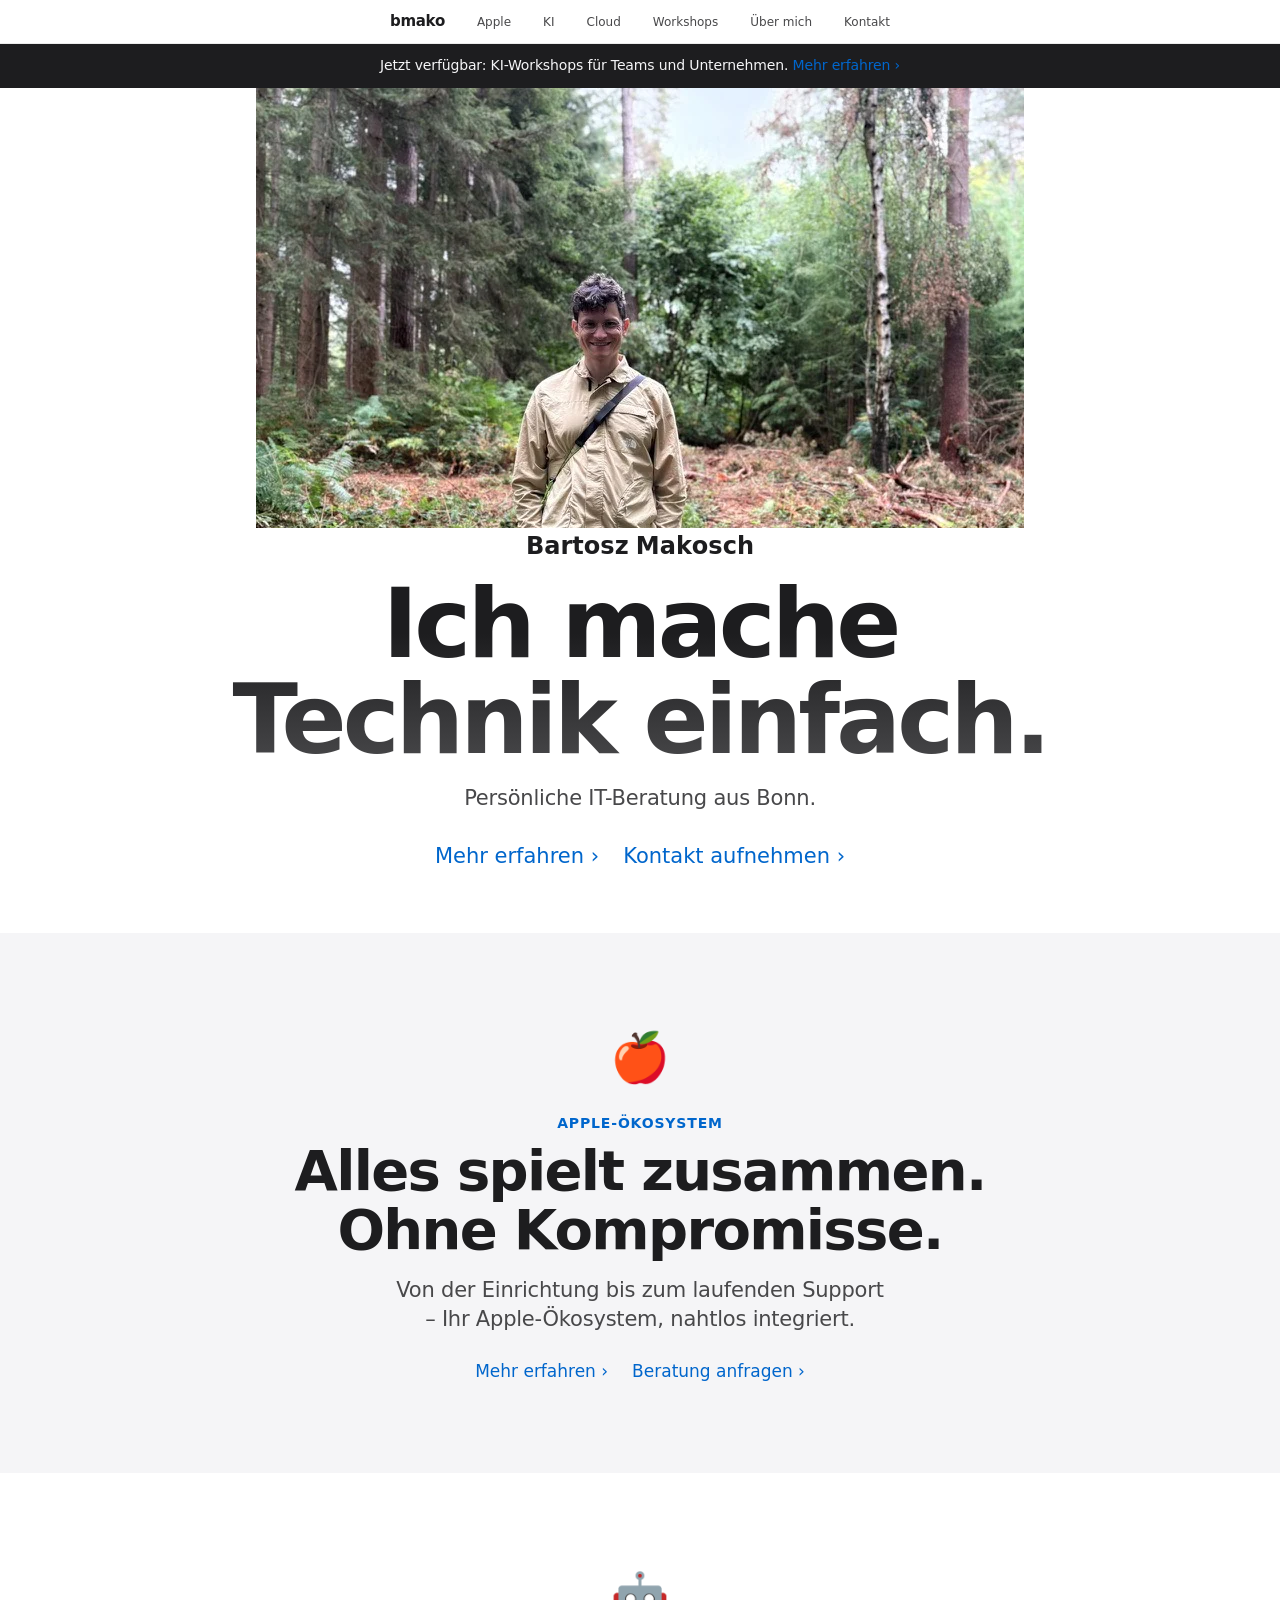
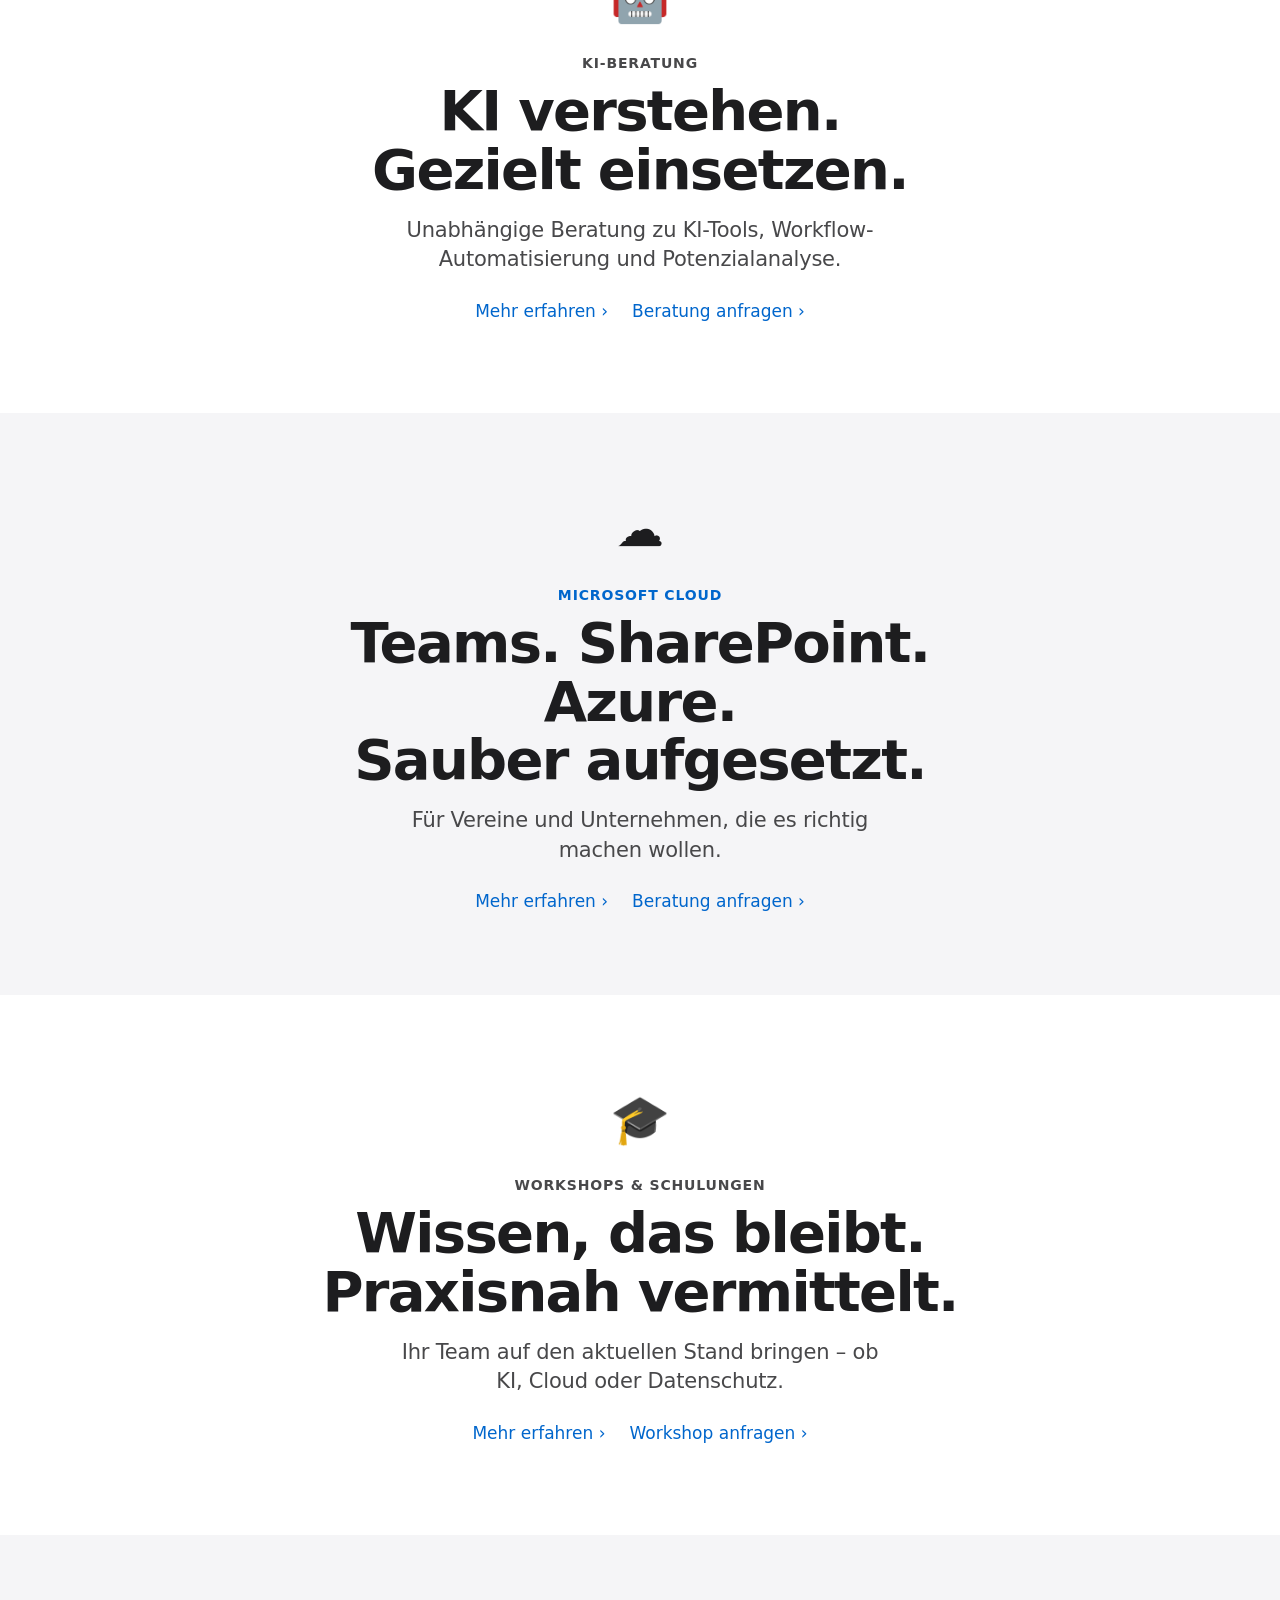
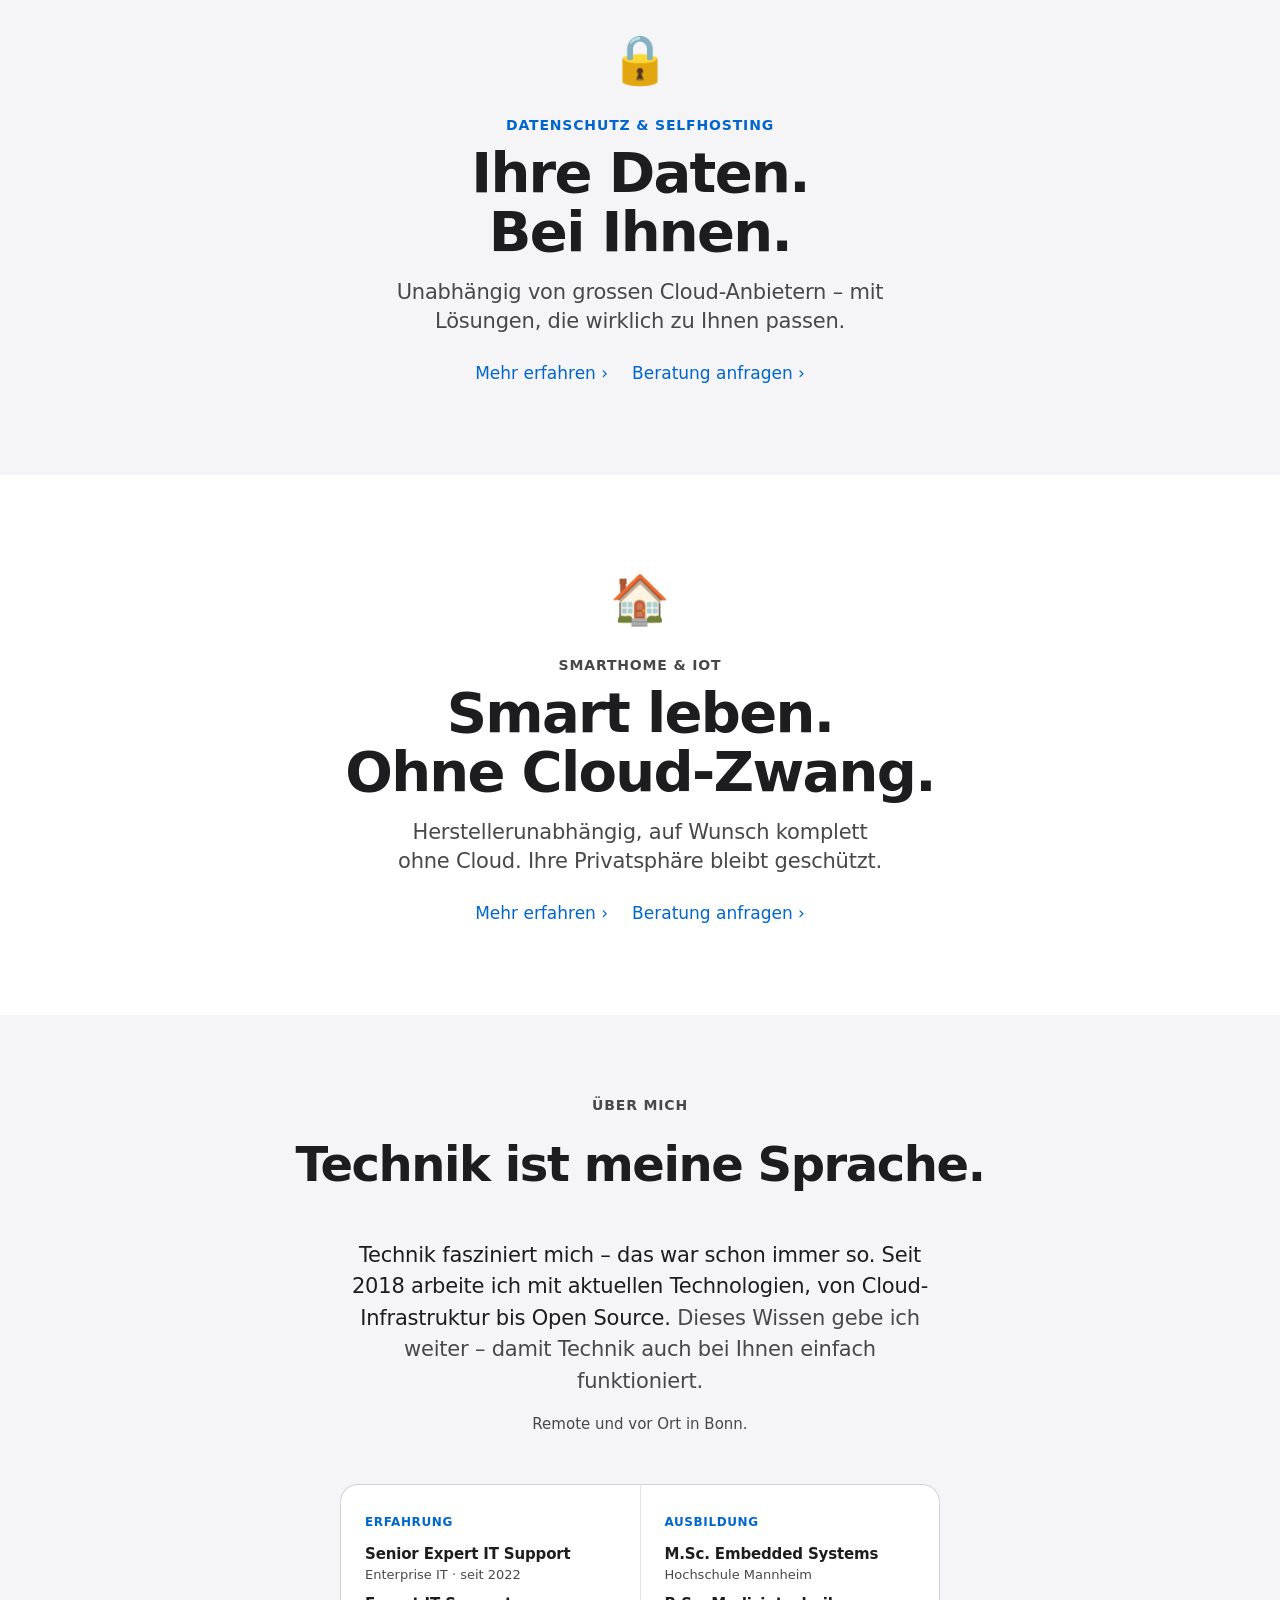
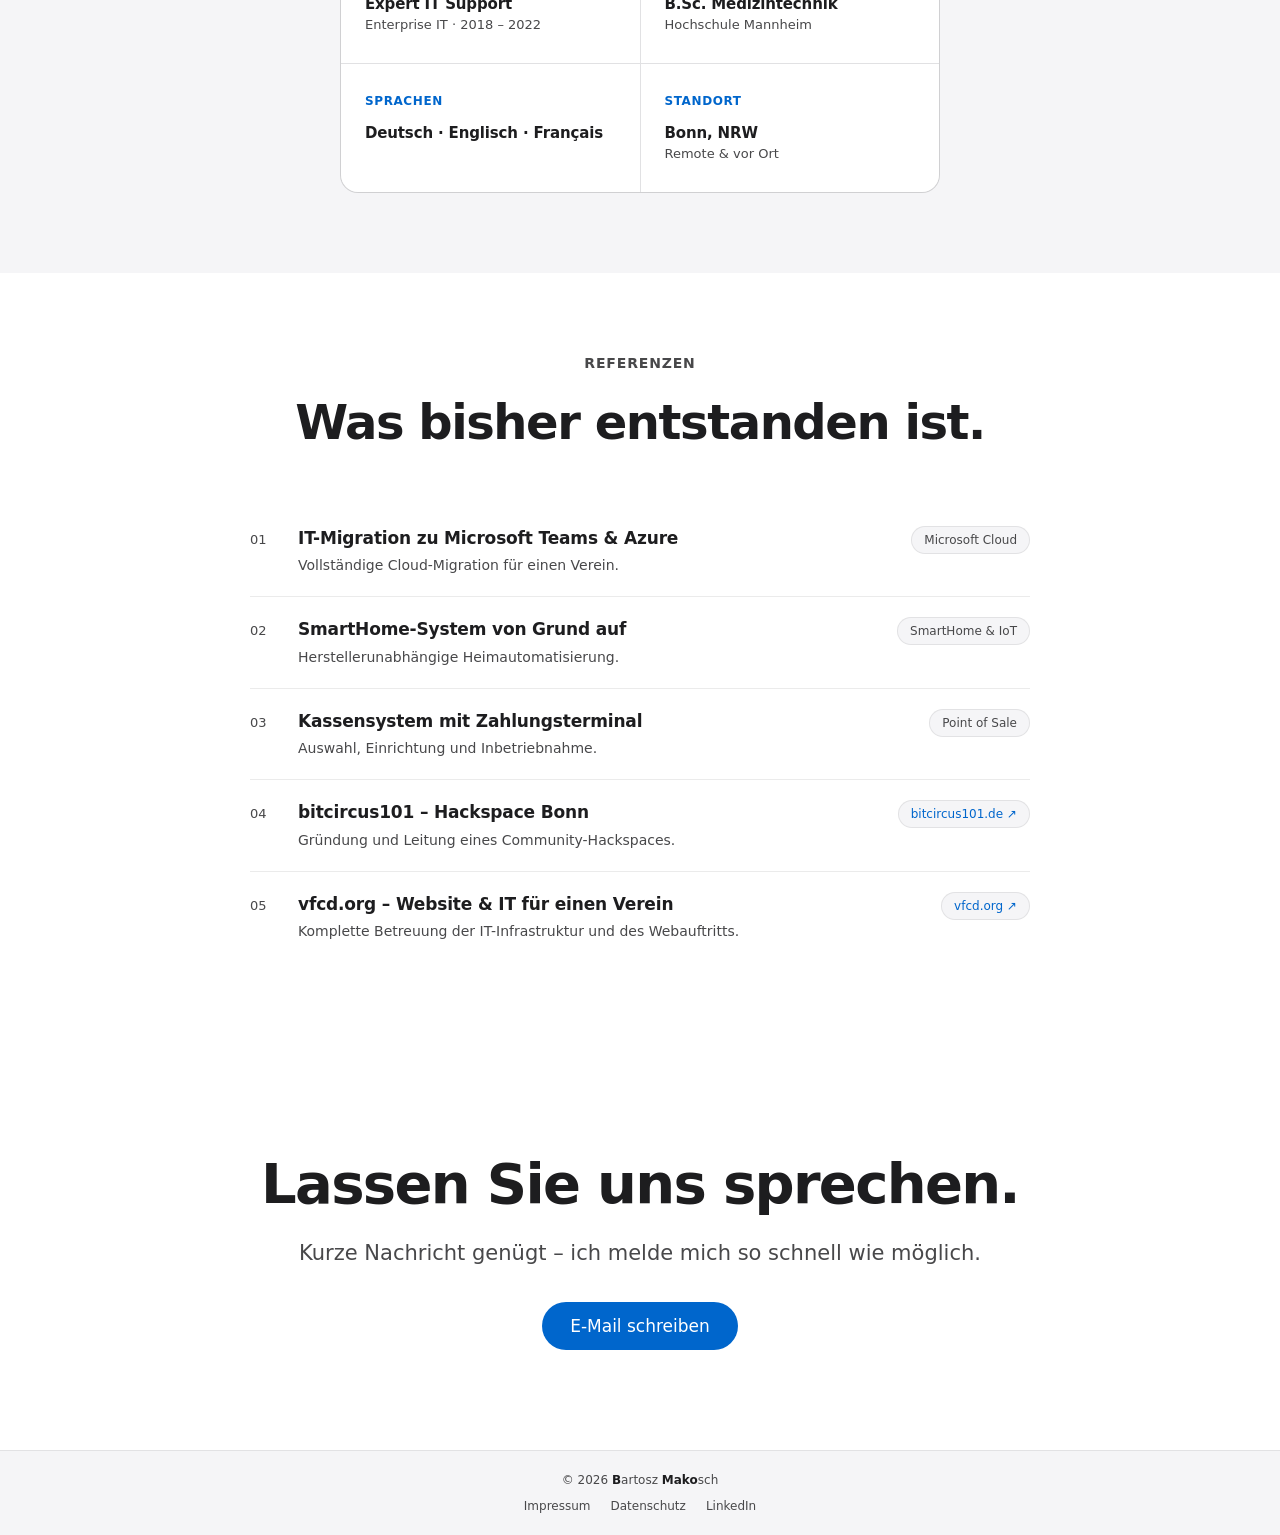
==== commit 2c1e874e: "Sharp images, remove backdrop blur, fix fade-in fallback - New high-res banner crops (768x520) from " ====
--- a/index.html
+++ b/index.html
@@ -186,7 +186,7 @@
         </script>
 
         <!-- Preload LCP image (WebP for modern browsers) -->
-        <link rel="preload" as="image" href="images/profile.webp" type="image/webp" fetchpriority="high" />
+        <link rel="preload" as="image" href="images/profile-banner.webp" type="image/webp" fetchpriority="high" />
 
         <!-- CSS -->
         <link rel="stylesheet" href="css/base.css" />
@@ -216,21 +216,17 @@
             <!-- Hero -->
             <section class="hero-section">
                 <div class="hero-banner" tabindex="0" role="button" aria-label="Profilbild umdrehen – Theme wechseln">
-                    <div class="hero-banner-backdrop">
-                        <img src="images/profile.jpeg" alt="" aria-hidden="true" loading="eager" />
-                    </div>
-                    <div class="hero-banner-vignette"></div>
                     <div class="hero-banner-flipper">
                         <div class="hero-banner-front">
                             <picture>
-                                <source srcset="images/profile.webp" type="image/webp" />
-                                <img src="images/profile.jpeg" alt="Bartosz Makosch" loading="eager" />
+                                <source srcset="images/profile-banner.webp" type="image/webp" />
+                                <img src="images/profile-banner.jpeg" alt="Bartosz Makosch" loading="eager" />
                             </picture>
                         </div>
                         <div class="hero-banner-back">
                             <picture>
-                                <source srcset="images/backside.webp" type="image/webp" />
-                                <img src="images/backside.jpeg" alt="Bartosz Makosch – Rückseite" loading="lazy" />
+                                <source srcset="images/backside-banner.webp" type="image/webp" />
+                                <img src="images/backside-banner.jpeg" alt="Bartosz Makosch – Rückseite" loading="lazy" />
                             </picture>
                         </div>
                     </div>
--- a/css/components.css
+++ b/css/components.css
@@ -92,54 +92,11 @@
     perspective: 1200px;
 }
 
-/* Blurred backdrop */
-.hero-banner-backdrop {
-    position: absolute;
-    top: -40px;
-    left: -10%;
-    right: -10%;
-    bottom: -40px;
-    z-index: 0;
-    overflow: hidden;
-}
-
-.hero-banner-backdrop img {
-    width: 120%;
-    height: 140%;
-    object-fit: cover;
-    object-position: center;
-    filter: blur(70px) saturate(0.6) brightness(0.5);
-    transform: scale(1.2);
-    opacity: 0.6;
-}
-
-/* Light theme: subtle backdrop */
-[data-theme="light"] .hero-banner-backdrop img {
-    filter: blur(80px) saturate(0.15) brightness(1.4);
-    opacity: 0.2;
-}
-
-@media (prefers-color-scheme: light) {
-    body:not([data-theme="dark"]):not([data-theme="light"]) .hero-banner-backdrop img {
-        filter: blur(80px) saturate(0.15) brightness(1.4);
-        opacity: 0.2;
-    }
-}
-
-/* Multi-layer vignette */
-.hero-banner-vignette {
-    position: absolute;
-    top: 0;
-    left: 0;
-    right: 0;
-    bottom: 0;
-    z-index: 1;
-    background:
-        linear-gradient(180deg, var(--bg) 0%, transparent 30%, transparent 65%, var(--bg) 100%),
-        linear-gradient(90deg, var(--bg) 0%, transparent 25%, transparent 75%, var(--bg) 100%),
-        radial-gradient(ellipse 50% 80% at center, transparent 0%, var(--bg) 100%);
-    pointer-events: none;
-}
+/* Clean edge fade — no blurred backdrop, just solid gradients into bg */
+.hero-banner-backdrop { display: none; }
+.hero-banner-vignette { display: none; }
+
+/* Bottom fade into content */
 
 /* Flip mechanic */
 .hero-banner-flipper {
@@ -187,13 +144,13 @@
     overflow: visible;
 }
 
-/* Bottom fade into content */
+/* Thin bottom fade — clean edge into content */
 .hero-banner-fade {
     position: absolute;
     bottom: 0;
     left: 0;
     right: 0;
-    height: 50%;
+    height: 60px;
     background: linear-gradient(transparent 0%, var(--bg) 100%);
     z-index: 3;
     pointer-events: none;
@@ -761,13 +718,19 @@
 }
 
 /* ── Fade-in animation ───────────────────────────────────────── */
+/* JS adds .js-ready to <html> — without it, everything is visible (graceful fallback) */
 .fade-in {
+    opacity: 1;
+    transform: translateY(0);
+}
+
+html.js-ready .fade-in {
     opacity: 0;
     transform: translateY(30px);
     transition: opacity 0.8s ease, transform 0.8s ease;
 }
 
-.fade-in.visible {
+html.js-ready .fade-in.visible {
     opacity: 1;
     transform: translateY(0);
 }
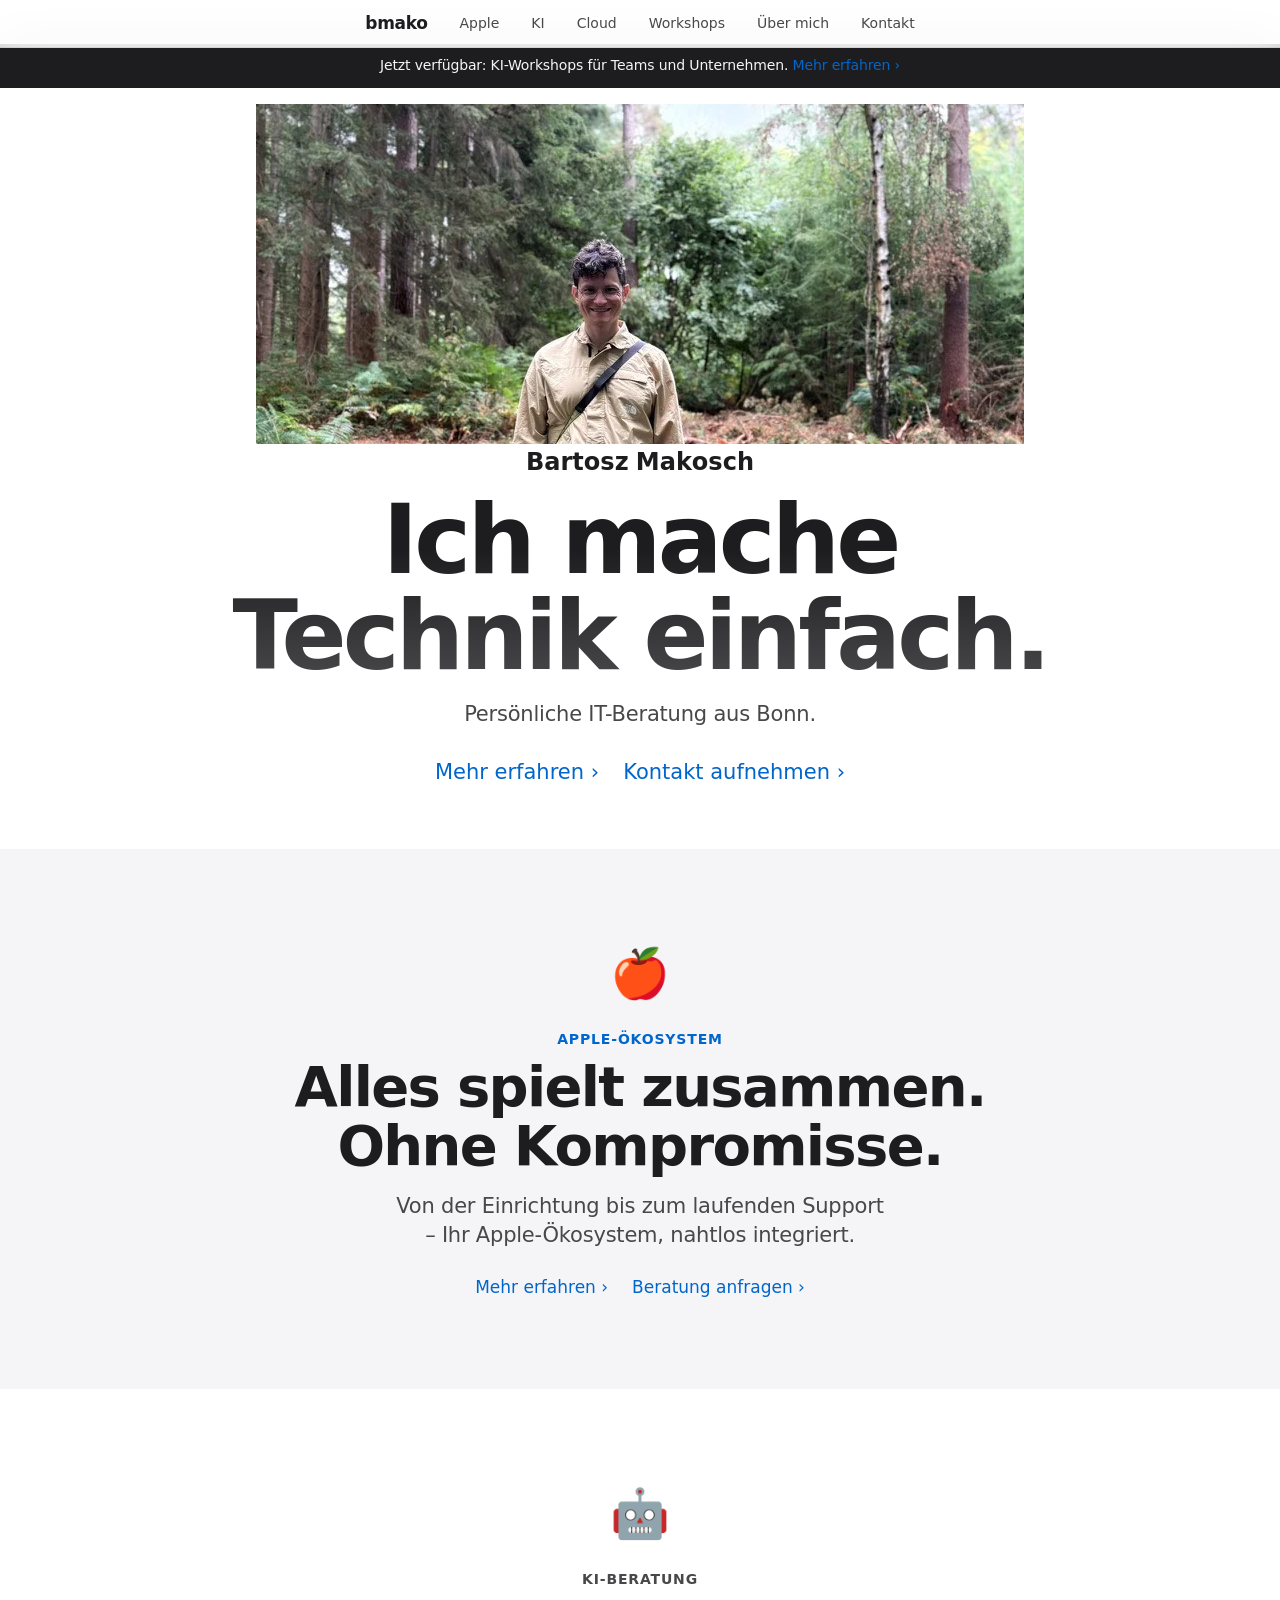
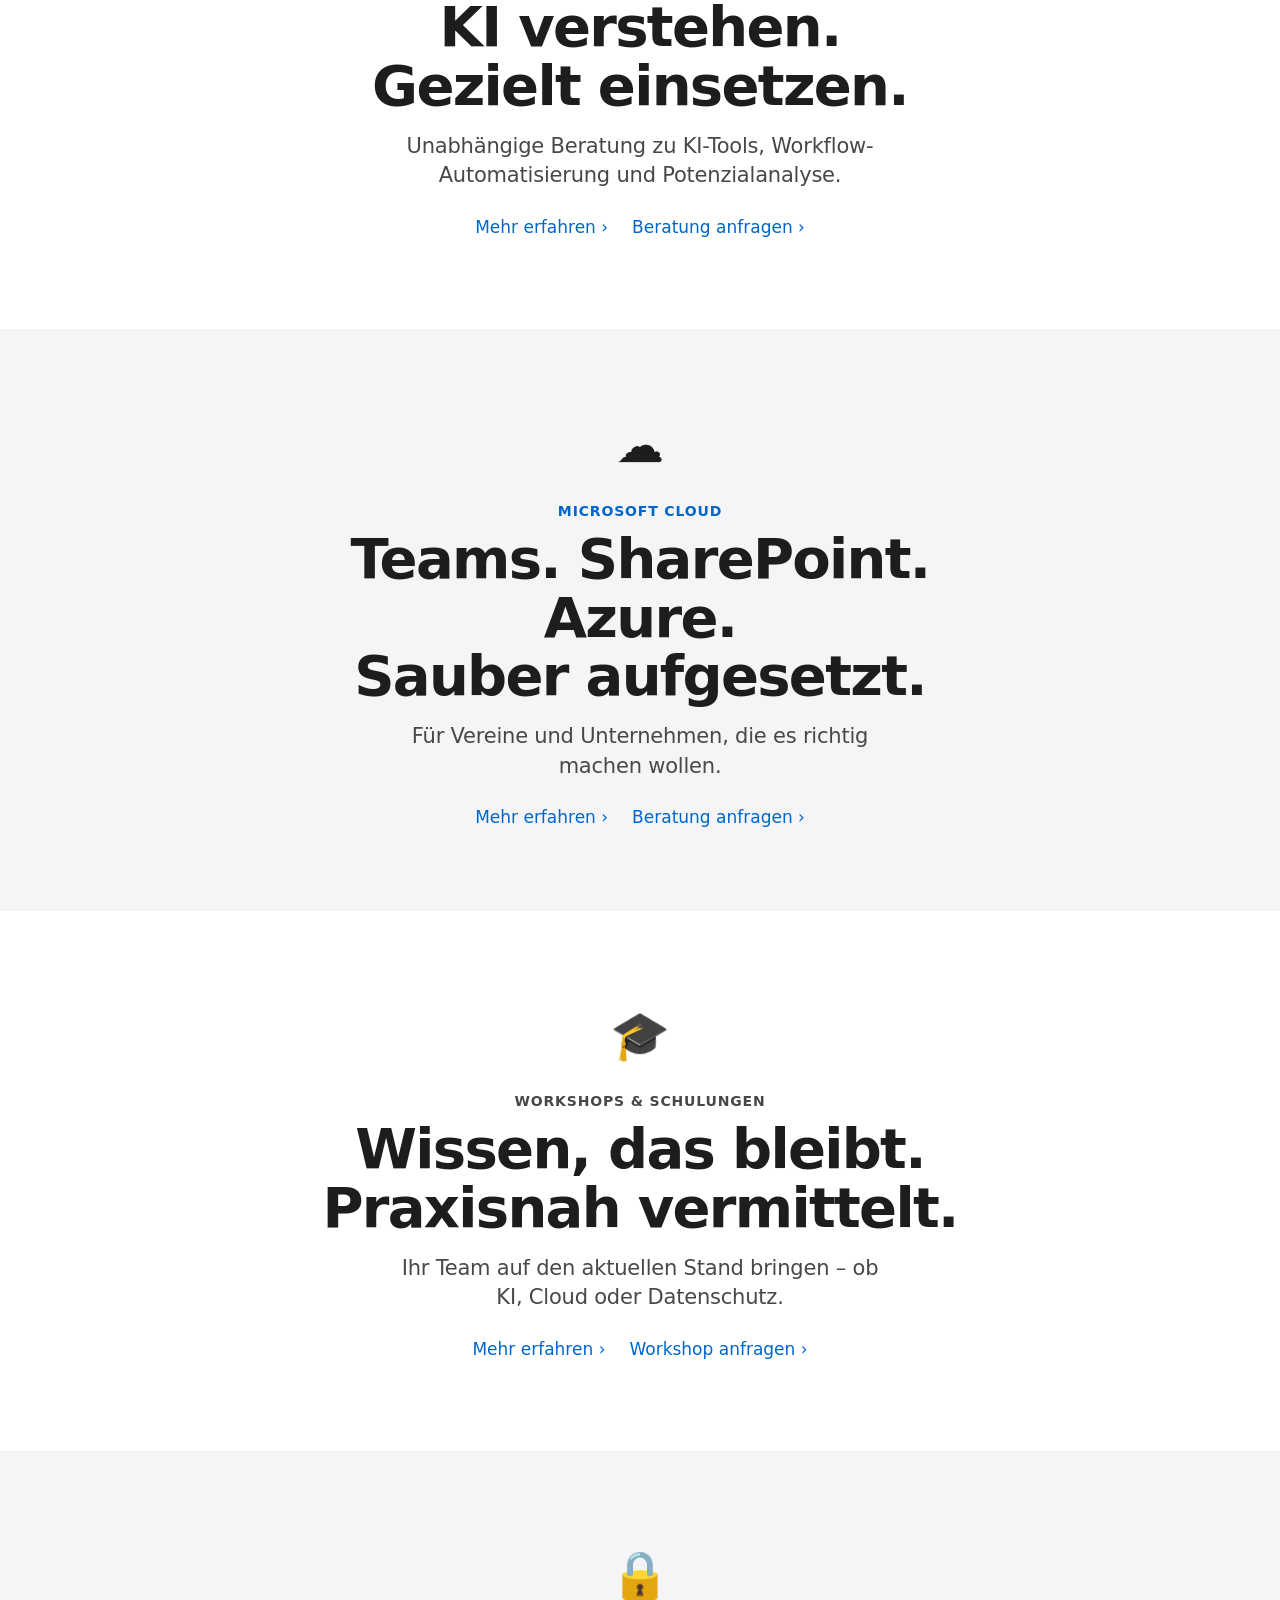
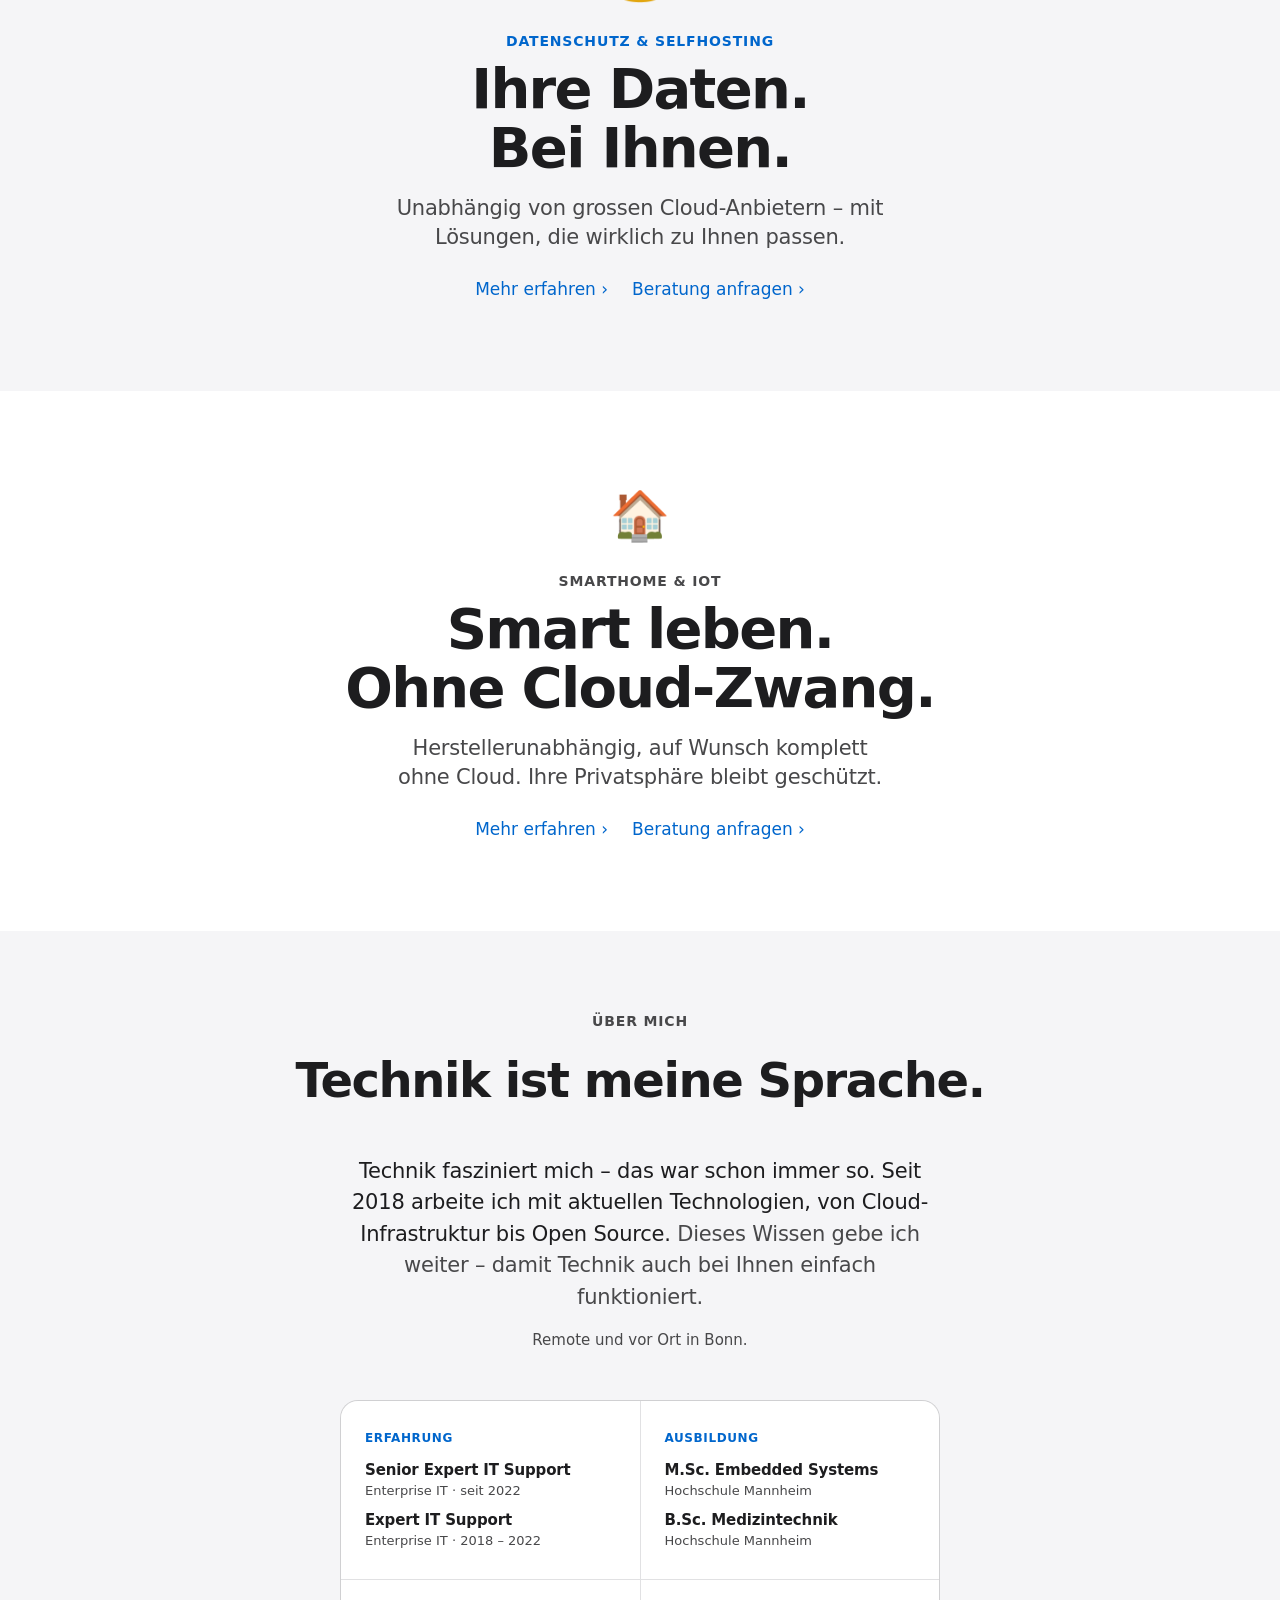
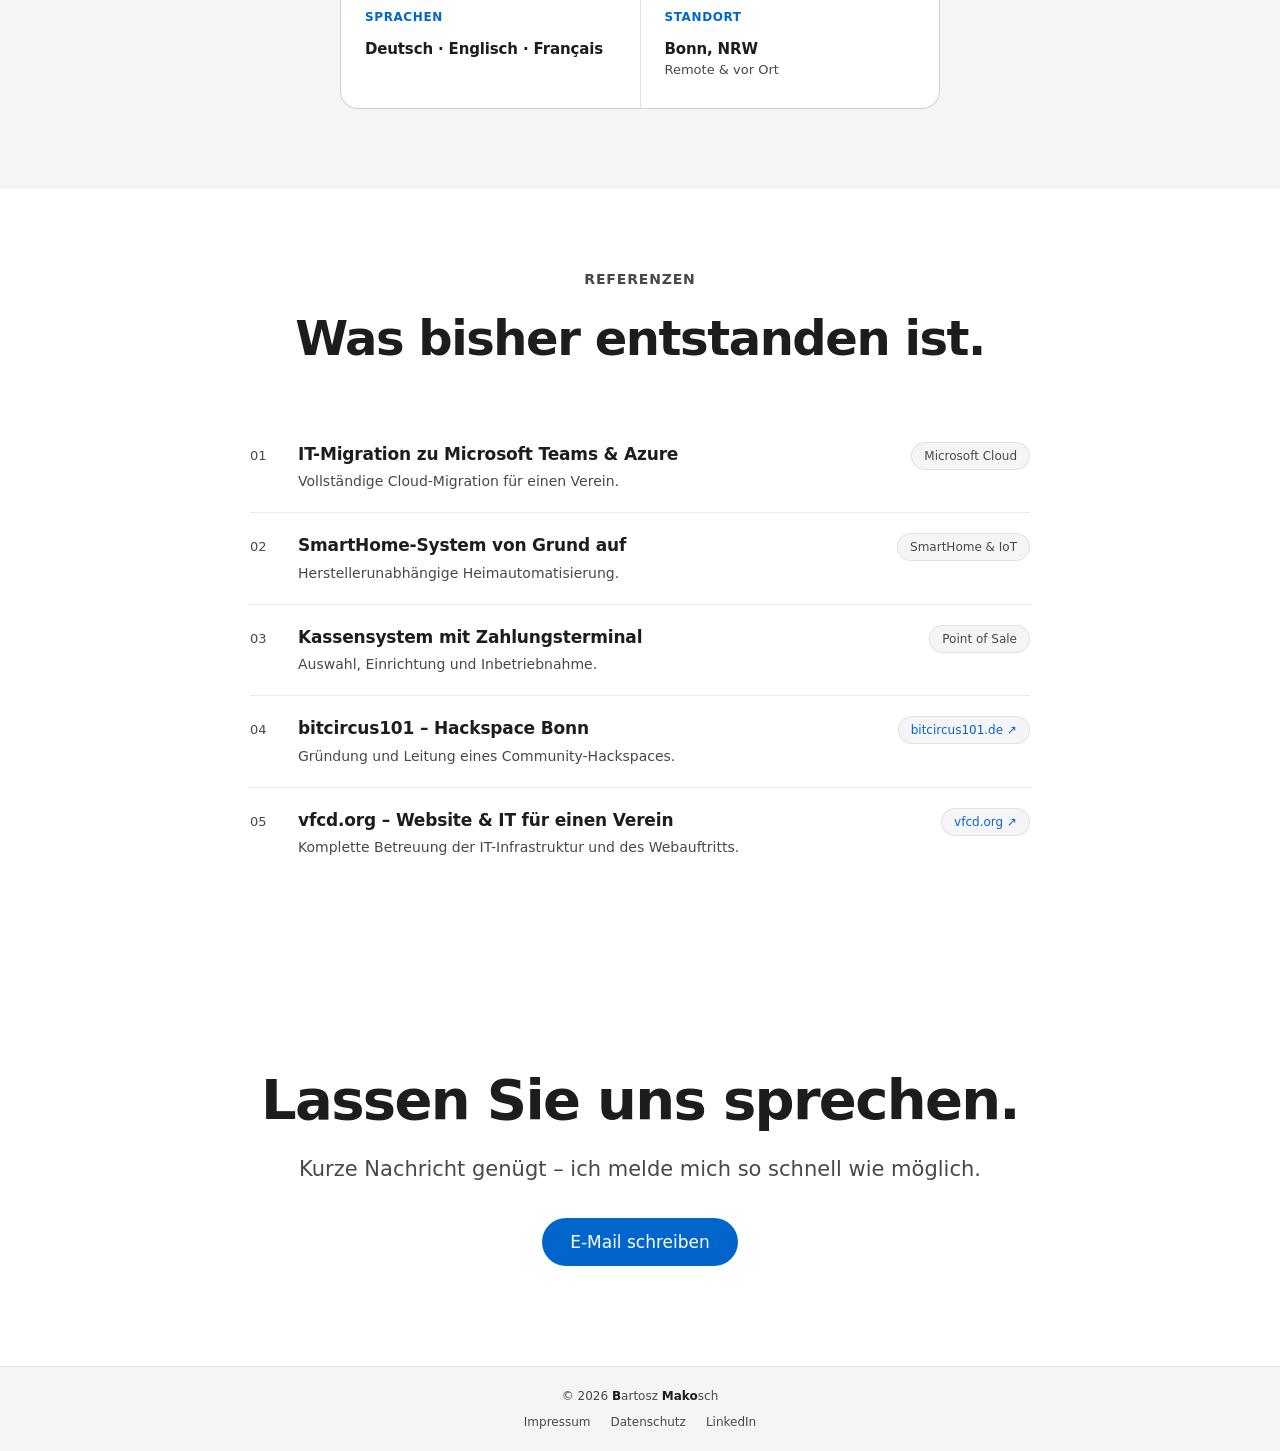
==== commit 4f925f6c: "Rename apple-nav to site-nav, increase nav font sizes" ====
--- a/index.html
+++ b/index.html
@@ -196,8 +196,8 @@
         <!-- Inline theme init: prevents flash of wrong theme for returning visitors -->
         <script>(function(){var t=localStorage.getItem('theme');if(t)document.body.dataset.theme=t;})();</script>
 
-        <!-- Apple-style fixed nav bar -->
-        <nav class="apple-nav">
+        <!-- Fixed nav bar -->
+        <nav class="site-nav">
             <a href="#" class="nav-logo">bmako</a>
             <a href="#svc-apple">Apple</a>
             <a href="#svc-ki">KI</a>
--- a/css/base.css
+++ b/css/base.css
@@ -100,7 +100,7 @@
 
 /* ── Print ───────────────────────────────────────────────────── */
 @media print {
-    .apple-nav, .top-banner, .back-to-top, .hero-banner { display: none !important; }
+    .site-nav, .top-banner, .back-to-top, .hero-banner { display: none !important; }
     * { background: white !important; color: black !important; box-shadow: none !important; }
     a { text-decoration: underline; }
     .fade-in { opacity: 1 !important; transform: none !important; }
--- a/css/components.css
+++ b/css/components.css
@@ -1,5 +1,5 @@
-/* ── Apple-style navigation ──────────────────────────────────── */
-.apple-nav {
+/* ── Site navigation ─────────────────────────────────────────── */
+.site-nav {
     position: fixed;
     top: 0;
     left: 0;
@@ -9,7 +9,7 @@
     backdrop-filter: saturate(180%) blur(20px);
     -webkit-backdrop-filter: saturate(180%) blur(20px);
     border-bottom: 1px solid var(--border);
-    height: 44px;
+    height: 48px;
     display: flex;
     align-items: center;
     justify-content: center;
@@ -17,28 +17,28 @@
     padding: 0 24px;
 }
 
-.apple-nav .nav-logo {
-    font-size: 15px;
+.site-nav .nav-logo {
+    font-size: 17px;
     font-weight: 600;
     color: var(--text);
     text-decoration: none;
     letter-spacing: -0.02em;
 }
 
-.apple-nav .nav-logo:hover {
-    text-decoration: none;
-    color: var(--text);
-}
-
-.apple-nav a {
-    font-size: 12px;
+.site-nav .nav-logo:hover {
+    text-decoration: none;
+    color: var(--text);
+}
+
+.site-nav a {
+    font-size: 14px;
     font-weight: 400;
     color: var(--text-secondary);
     text-decoration: none;
     transition: color 0.2s;
 }
 
-.apple-nav a:hover {
+.site-nav a:hover {
     color: var(--text);
     text-decoration: none;
 }
@@ -80,13 +80,14 @@
 /* ── Hero section ────────────────────────────────────────────── */
 .hero-section {
     background: var(--bg);
+    margin-top: 16px;
 }
 
 /* Product-style image banner */
 .hero-banner {
     position: relative;
     width: 100%;
-    height: clamp(300px, 50vw, 520px);
+    height: clamp(240px, 40vw, 420px);
     overflow: hidden;
     cursor: pointer;
     perspective: 1200px;
@@ -967,8 +968,8 @@
 
 /* ── Responsive ──────────────────────────────────────────────── */
 @media (max-width: 600px) {
-    .apple-nav { gap: 16px; }
-    .apple-nav a:not(.nav-logo) { font-size: 11px; }
+    .site-nav { gap: 16px; }
+    .site-nav a:not(.nav-logo) { font-size: 13px; }
     .hero-links { flex-direction: column; gap: 12px; }
     .about-grid { grid-template-columns: 1fr; }
     .ref-item { flex-direction: column; gap: 8px; }
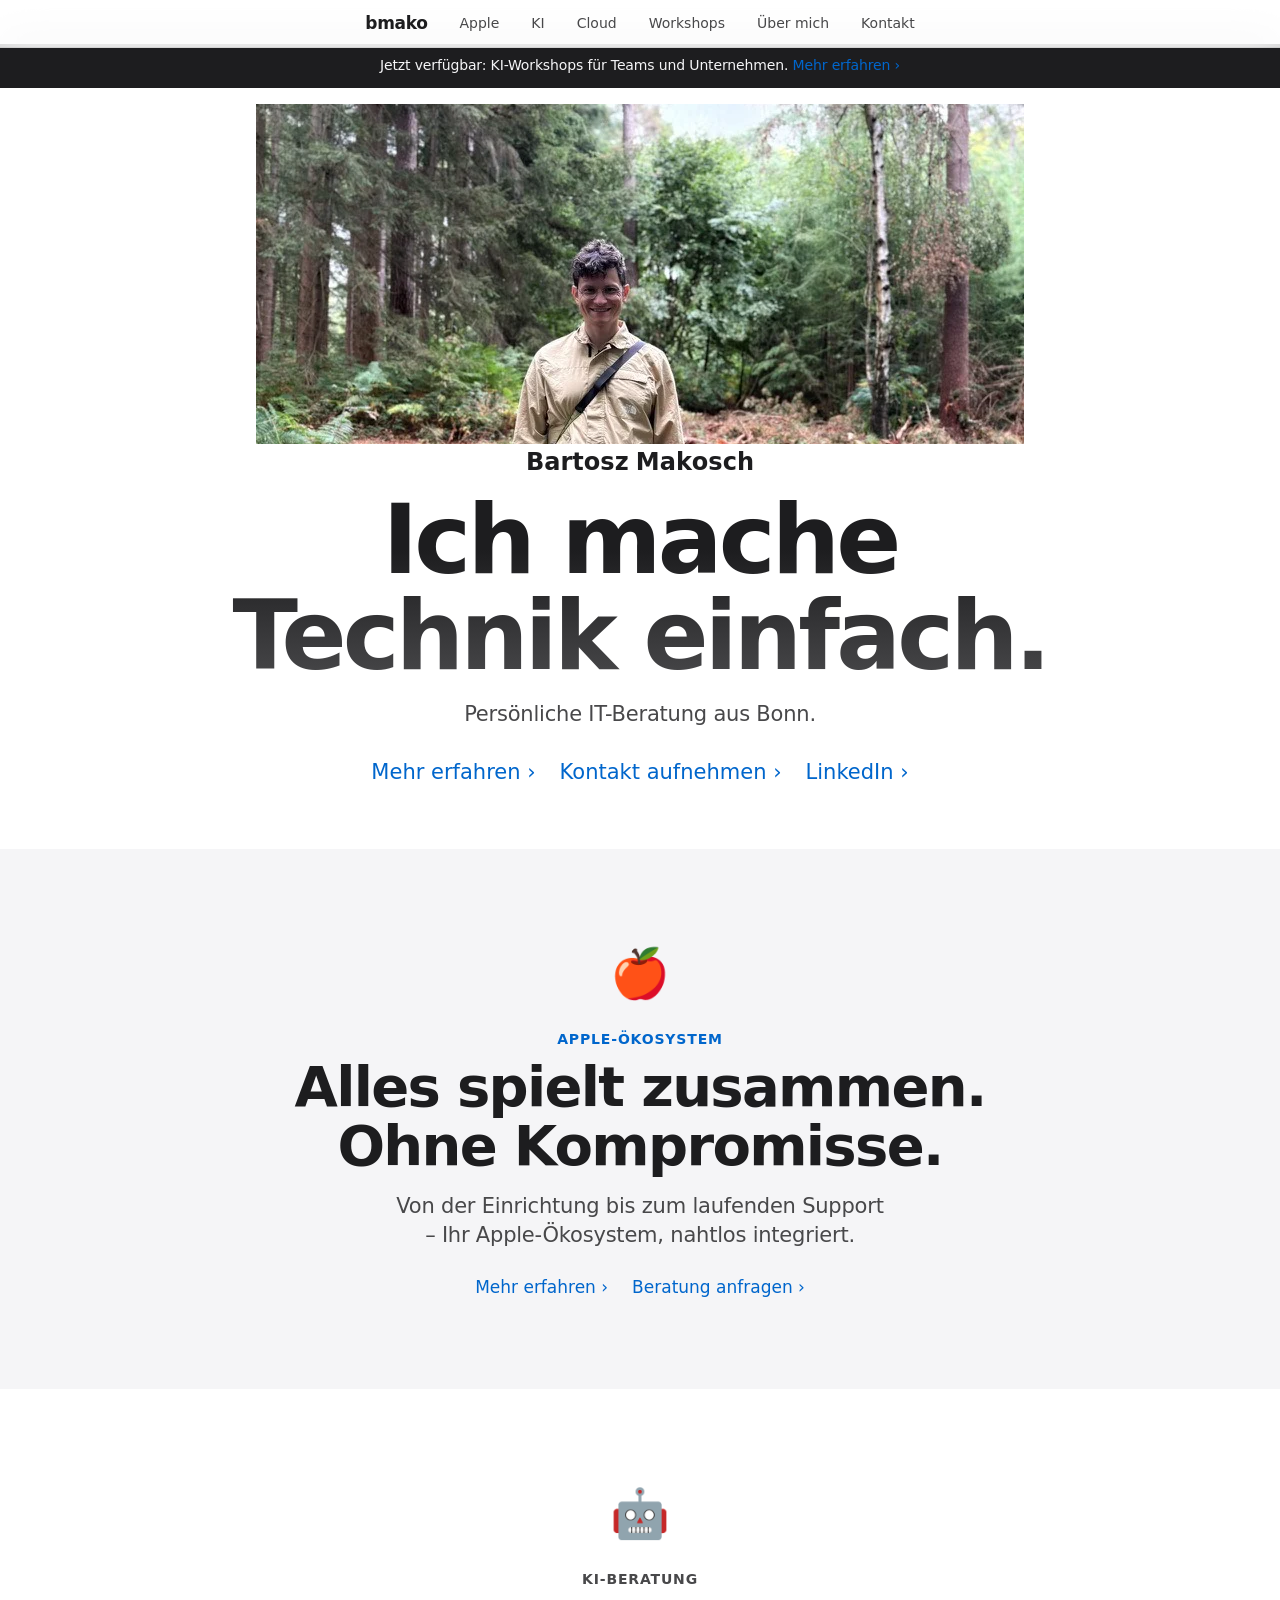
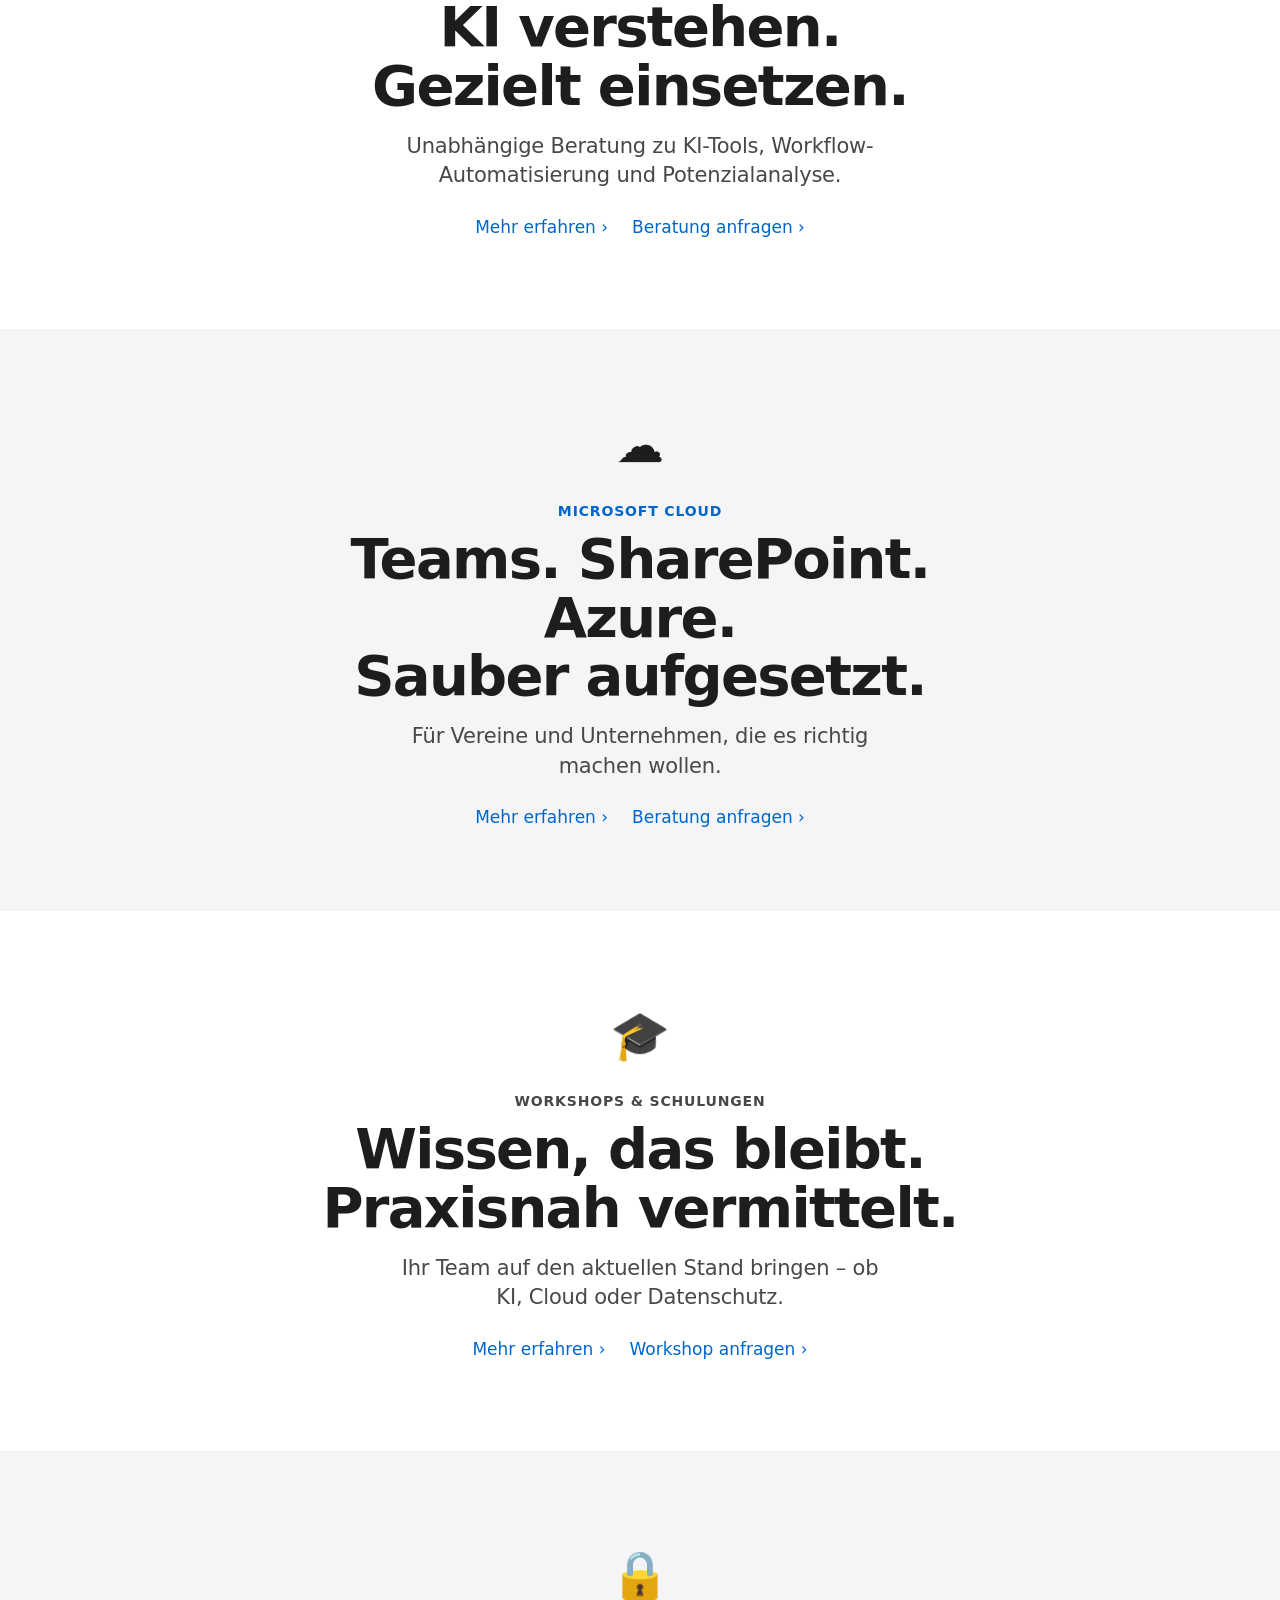
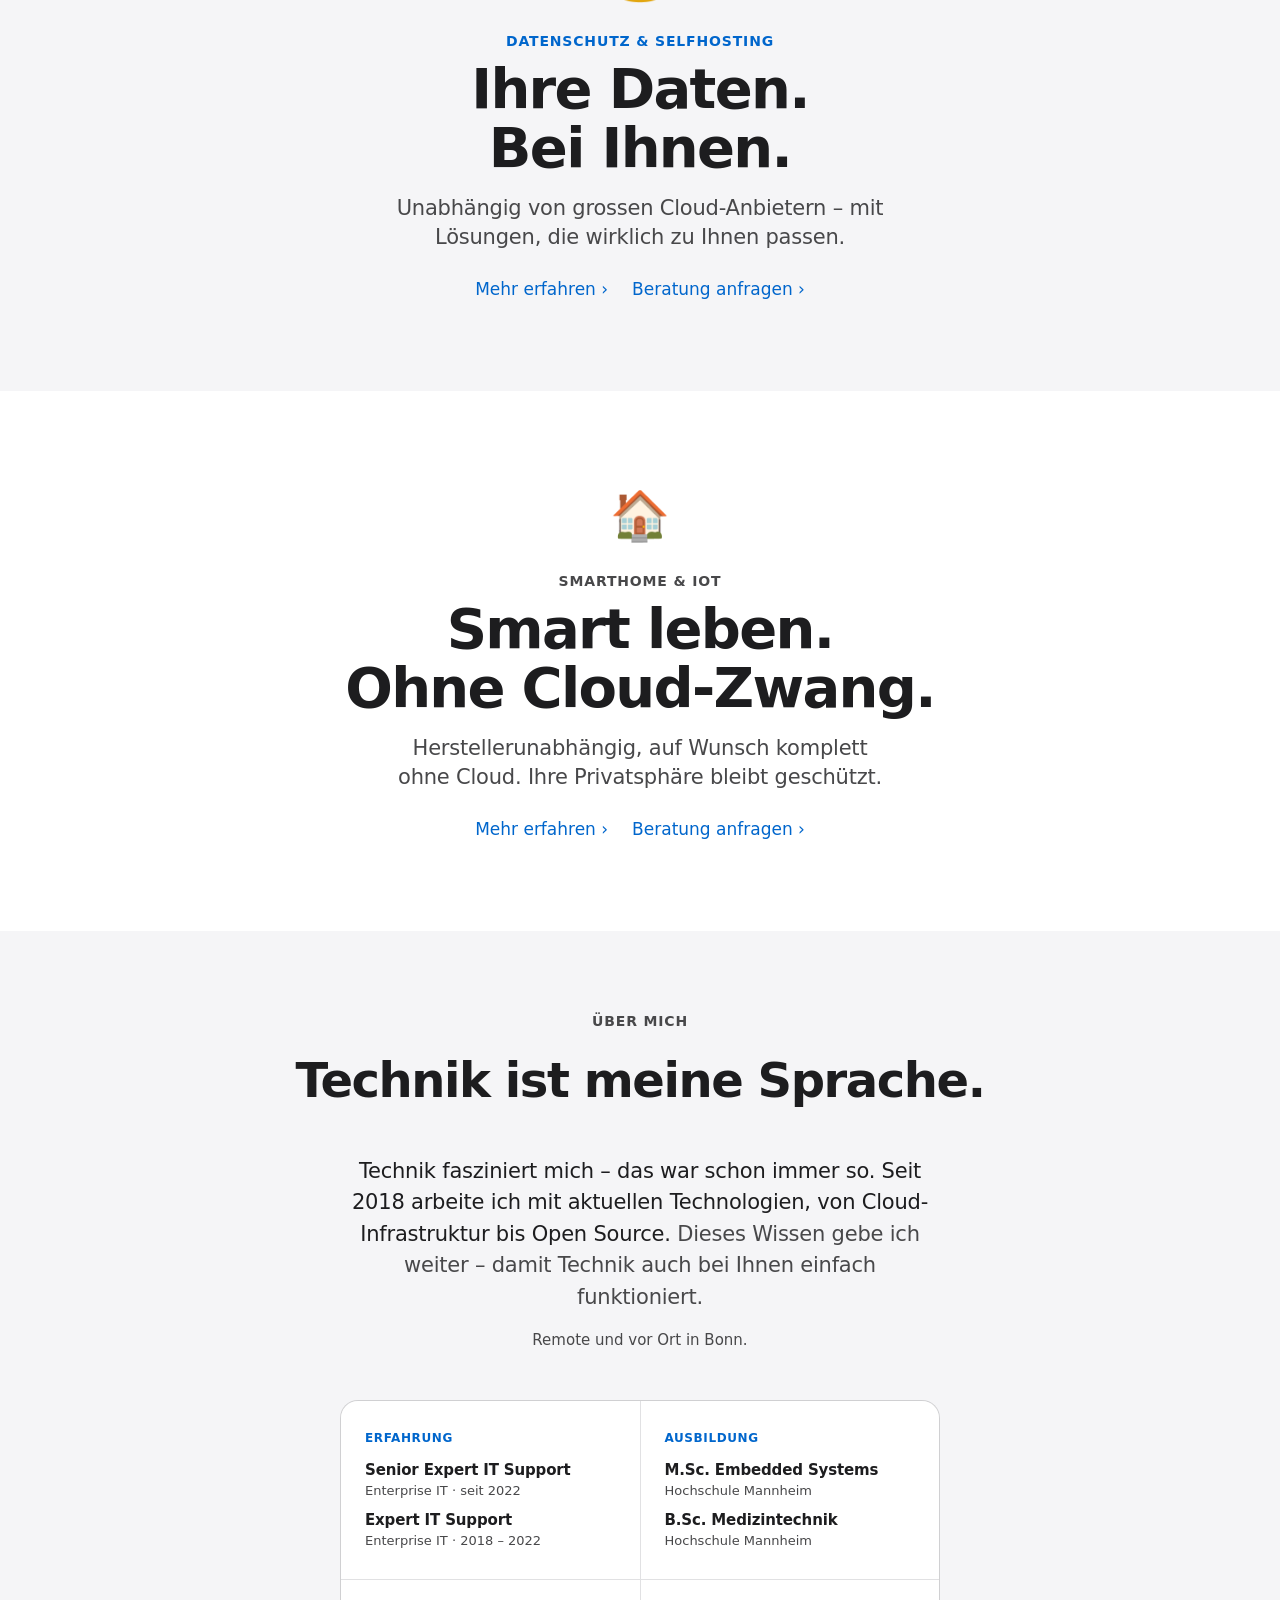
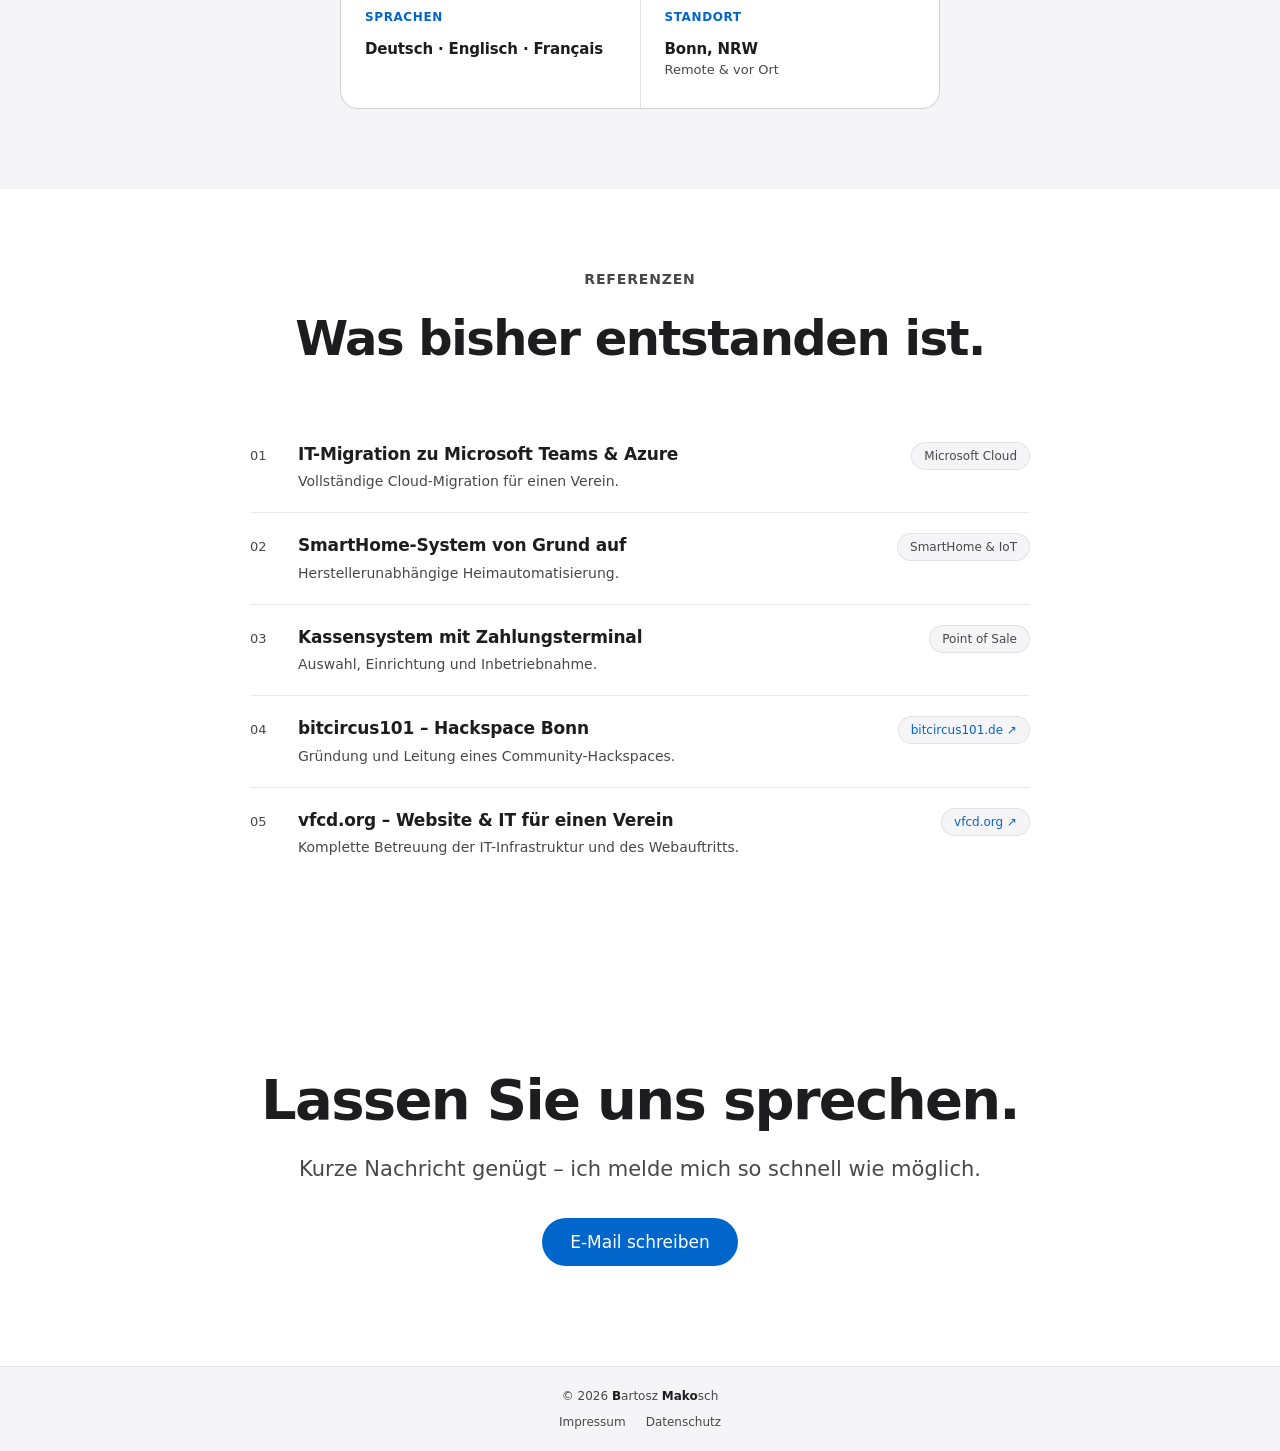
==== commit 326b8de8: "Move LinkedIn link from footer to hero section" ====
--- a/index.html
+++ b/index.html
@@ -239,6 +239,7 @@
                     <div class="hero-links">
                         <a href="#about">Mehr erfahren <span class="arrow">›</span></a>
                         <a href="#contact">Kontakt aufnehmen <span class="arrow">›</span></a>
+                        <a href="https://de.linkedin.com/in/bartosz-makosch" target="_blank" rel="noopener noreferrer">LinkedIn <span class="arrow">›</span></a>
                     </div>
                 </div>
             </section>
@@ -438,7 +439,6 @@
             <div class="footer-links">
                 <a href="impressum.html">Impressum</a>
                 <a href="datenschutz.html">Datenschutz</a>
-                <a href="https://de.linkedin.com/in/bartosz-makosch" target="_blank" rel="noopener noreferrer">LinkedIn</a>
             </div>
         </footer>
 
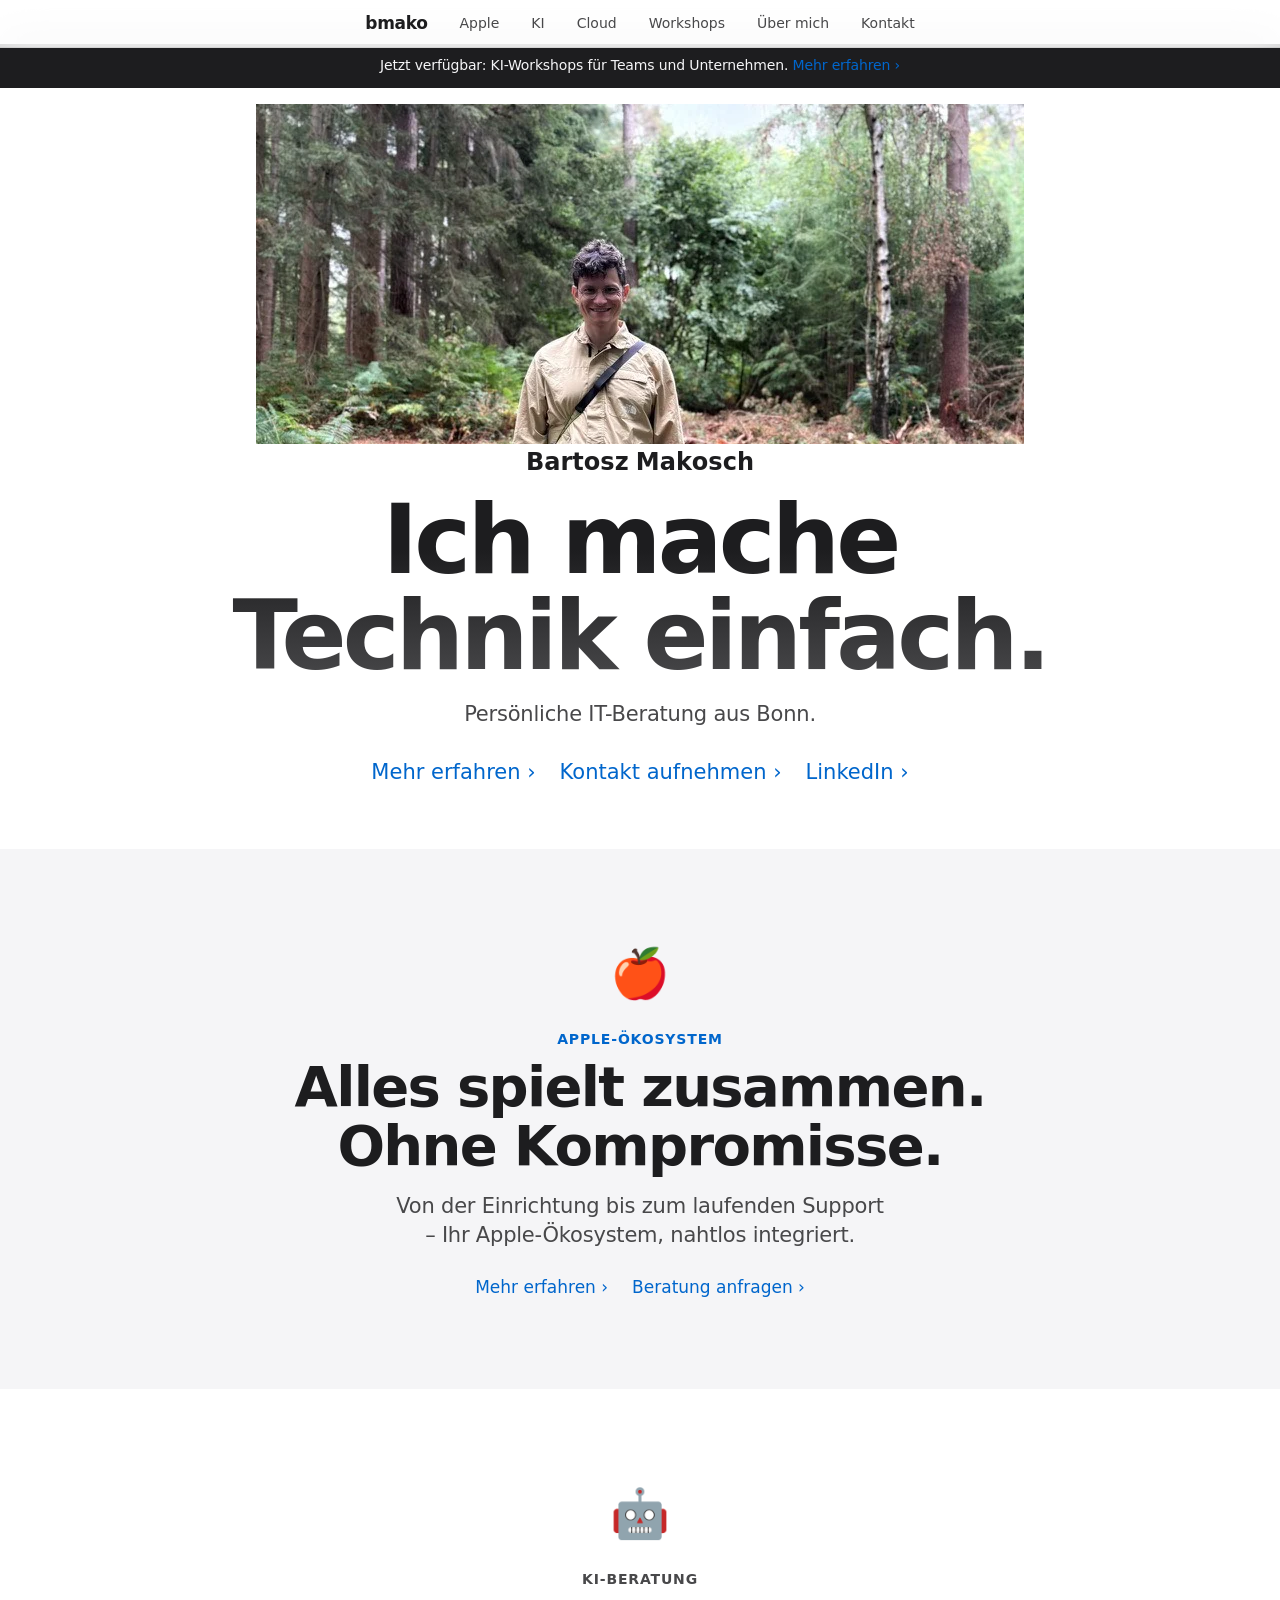
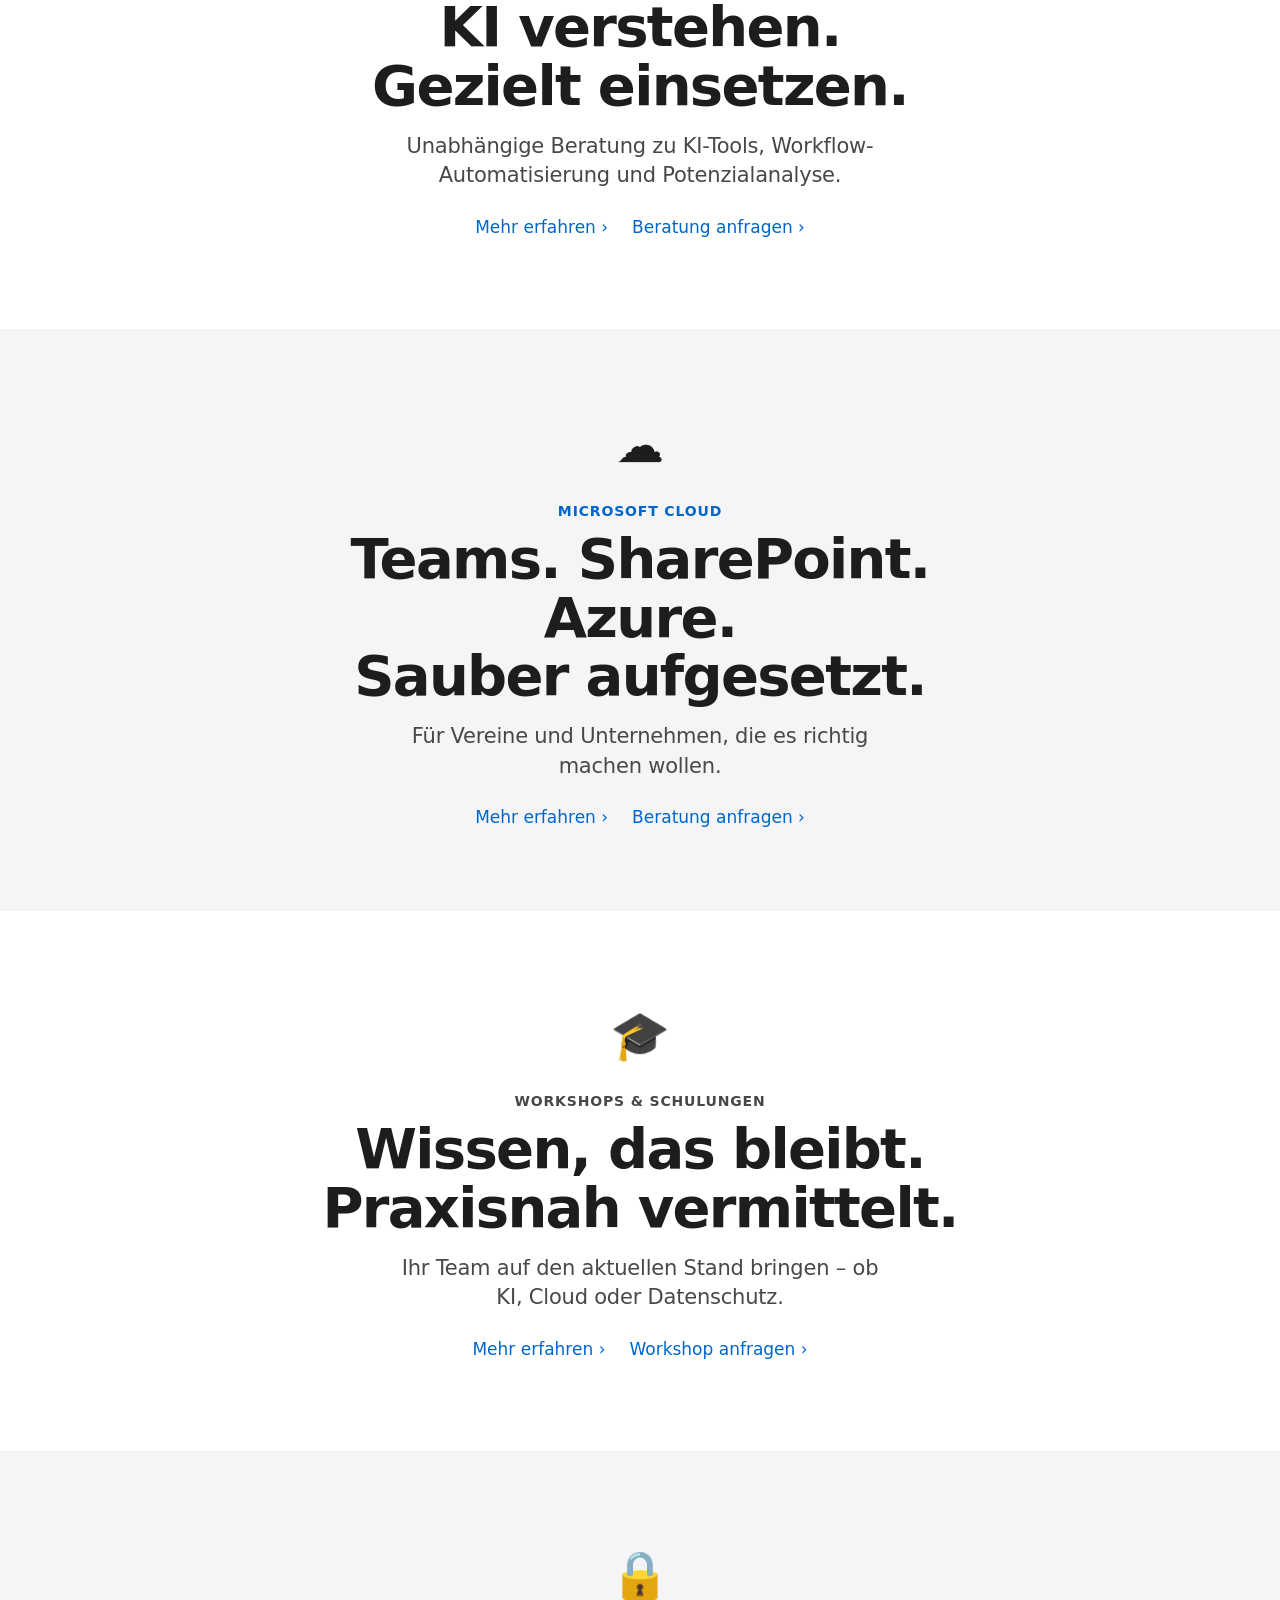
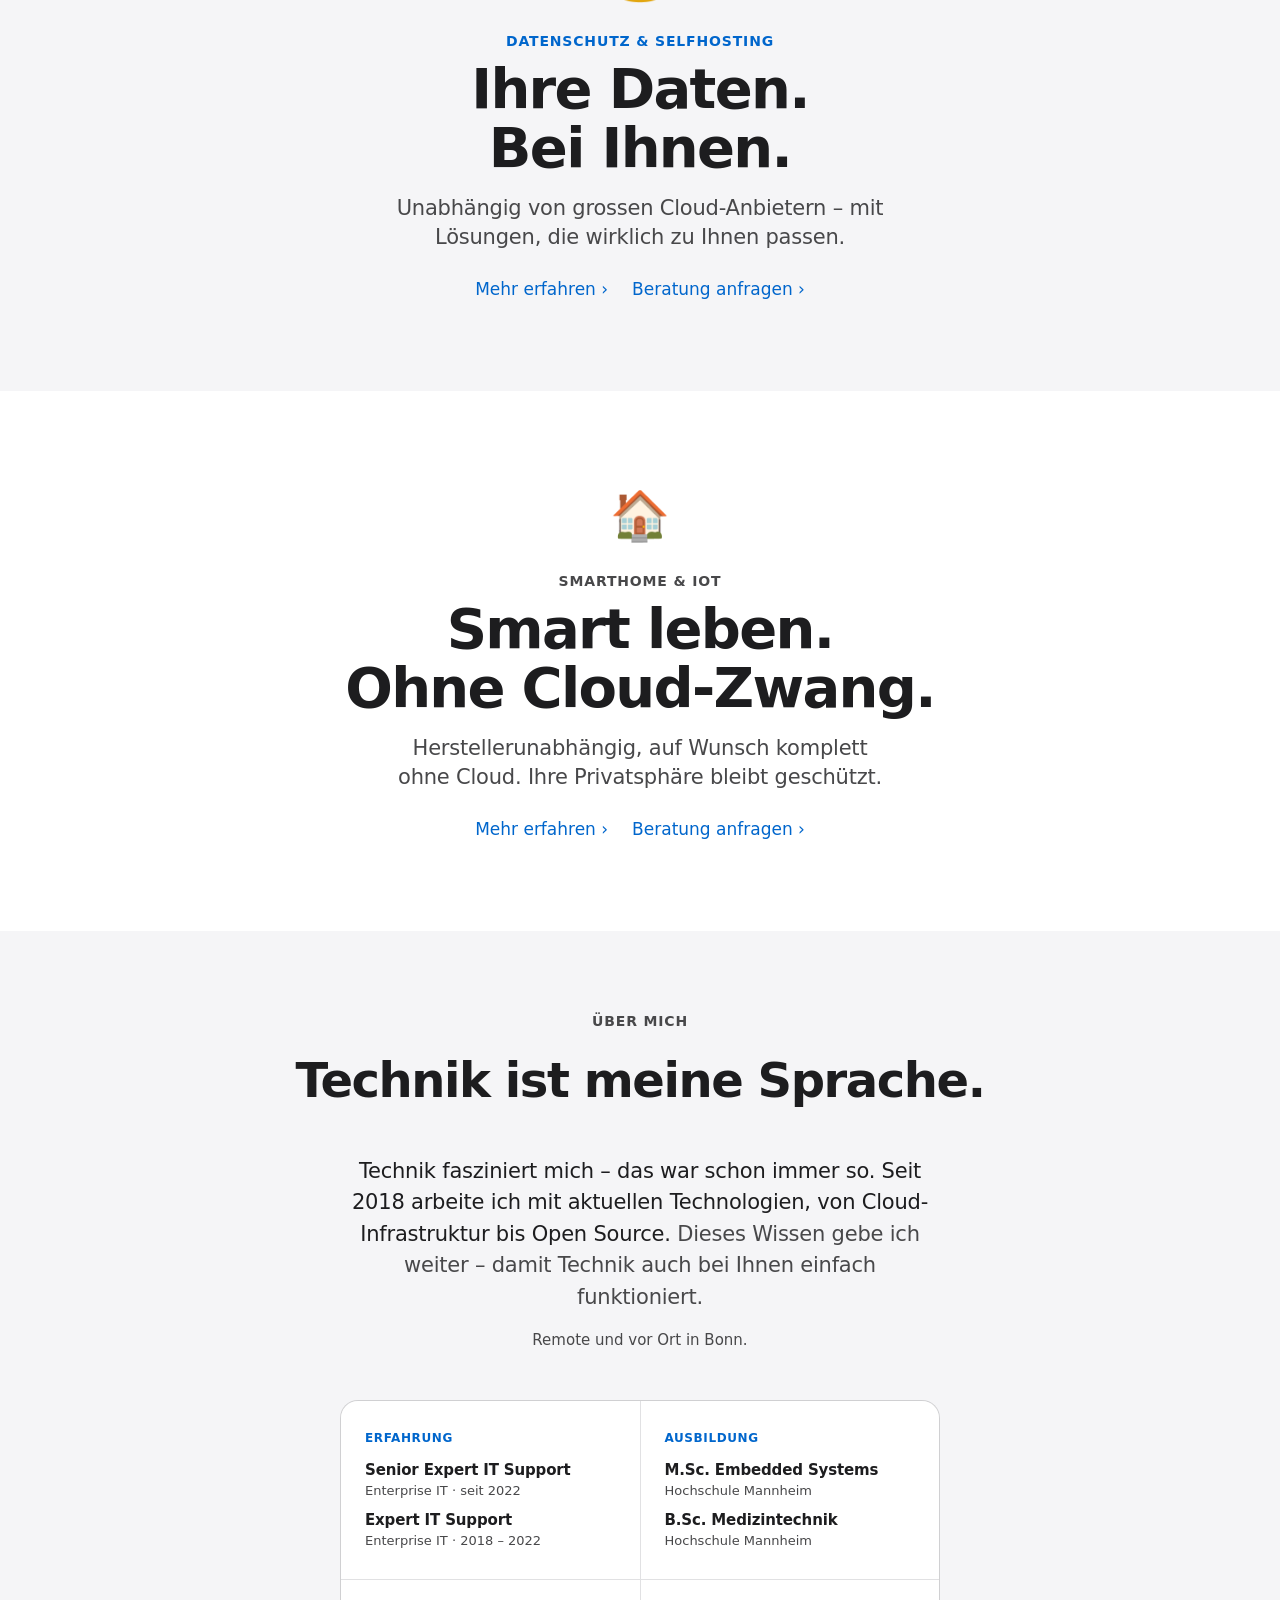
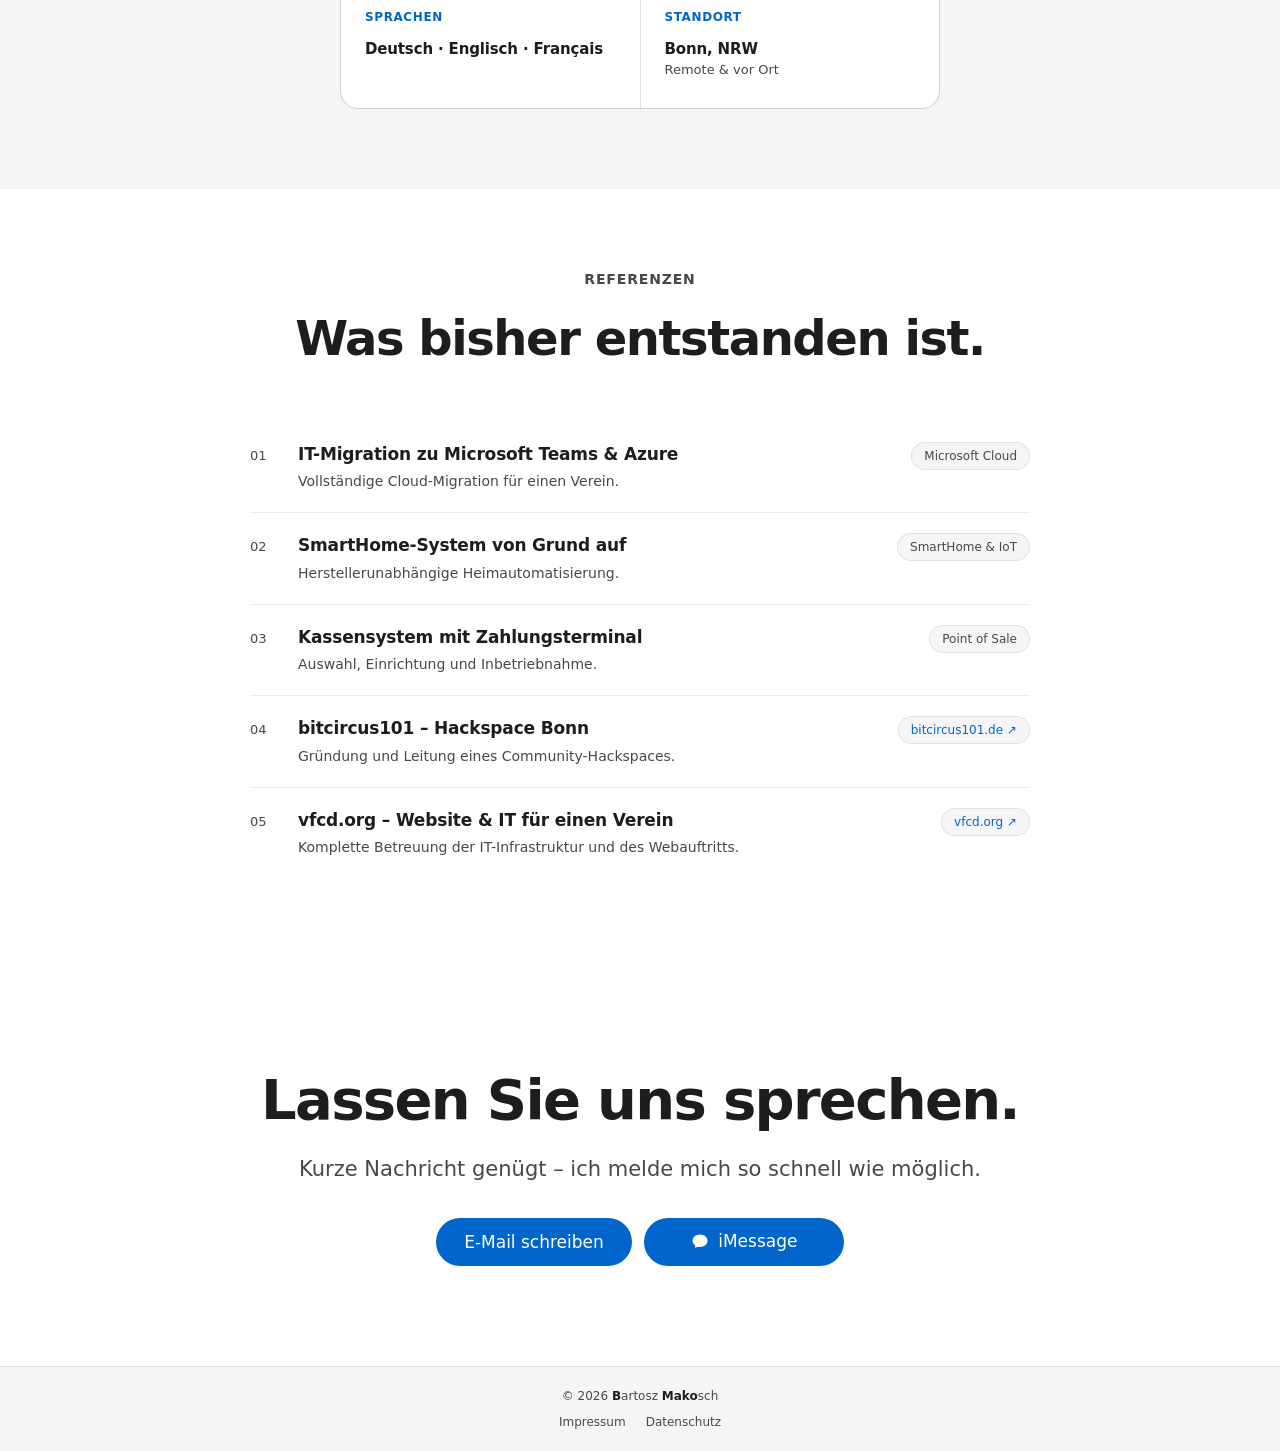
==== commit 60023cba: "Add iMessage button (Apple-only) in hero and contact section Green pill button with Messages icon, v" ====
--- a/index.html
+++ b/index.html
@@ -240,6 +240,12 @@
                         <a href="#about">Mehr erfahren <span class="arrow">›</span></a>
                         <a href="#contact">Kontakt aufnehmen <span class="arrow">›</span></a>
                         <a href="https://de.linkedin.com/in/bartosz-makosch" target="_blank" rel="noopener noreferrer">LinkedIn <span class="arrow">›</span></a>
+                        <a href="imessage://hi@bmako.de" class="imessage-btn" aria-label="iMessage schreiben">
+                            <svg width="22" height="22" viewBox="0 0 32 32" fill="none" xmlns="http://www.w3.org/2000/svg">
+                                <rect width="32" height="32" rx="7" fill="#34C759"/>
+                                <path d="M16 7C10.48 7 6 10.58 6 15c0 2.5 1.4 4.7 3.6 6.2-.2 1.5-.7 2.8-.7 2.8s2.3-.4 3.6-1.2c1.1.3 2.3.5 3.5.5 5.52 0 10-3.58 10-8S21.52 7 16 7z" fill="white"/>
+                            </svg>
+                        </a>
                     </div>
                 </div>
             </section>
@@ -416,7 +422,15 @@
             <section class="contact-section fade-in" id="contact">
                 <h2 class="contact-headline">Lassen Sie uns sprechen.</h2>
                 <p class="contact-sub">Kurze Nachricht genügt – ich melde mich so schnell wie möglich.</p>
-                <button id="contact-button" class="contact-btn">E-Mail schreiben</button>
+                <div class="contact-buttons">
+                    <button id="contact-button" class="contact-btn">E-Mail schreiben</button>
+                    <a href="imessage://hi@bmako.de" class="contact-btn imessage-btn imessage-contact" aria-label="iMessage schreiben">
+                        <svg width="20" height="20" viewBox="0 0 32 32" fill="none" xmlns="http://www.w3.org/2000/svg">
+                            <path d="M16 4C9.37 4 4 8.48 4 14c0 3.08 1.72 5.8 4.42 7.62-.24 1.84-.86 3.44-.86 3.44s2.82-.5 4.42-1.48C13.34 23.86 14.64 24 16 24c6.63 0 12-4.48 12-10S22.63 4 16 4z" fill="white"/>
+                        </svg>
+                        iMessage
+                    </a>
+                </div>
                 <div id="email-container" class="email-reveal hidden">
                     <a id="email-link" class="protected-email" href="#" aria-label="E-Mail senden"></a>
                     <span class="email-hint">Klicken zum Senden · Rechtsklick zum Kopieren</span>
--- a/css/components.css
+++ b/css/components.css
@@ -263,6 +263,33 @@
     transform: translateX(2px);
 }
 
+/* iMessage button — only visible on Apple devices */
+.imessage-btn {
+    display: none;
+    line-height: 1;
+    transition: opacity 0.2s;
+}
+
+.imessage-btn:hover {
+    opacity: 0.7;
+}
+
+.imessage-contact {
+    background: #34C759;
+    display: none;
+    min-width: 200px;
+    justify-content: center;
+}
+
+.imessage-contact:hover {
+    background: #2db84e;
+    opacity: 1;
+}
+
+@supports (-webkit-touch-callout: none) {
+    .imessage-btn { display: inline-flex; }
+}
+
 /* ── Full-width service sections ─────────────────────────────── */
 .service-section {
     text-align: center;
@@ -544,6 +571,13 @@
     font-size: 21px;
     color: var(--text-secondary);
     margin-bottom: 32px;
+}
+
+.contact-buttons {
+    display: flex;
+    gap: 12px;
+    justify-content: center;
+    flex-wrap: wrap;
 }
 
 .contact-btn {
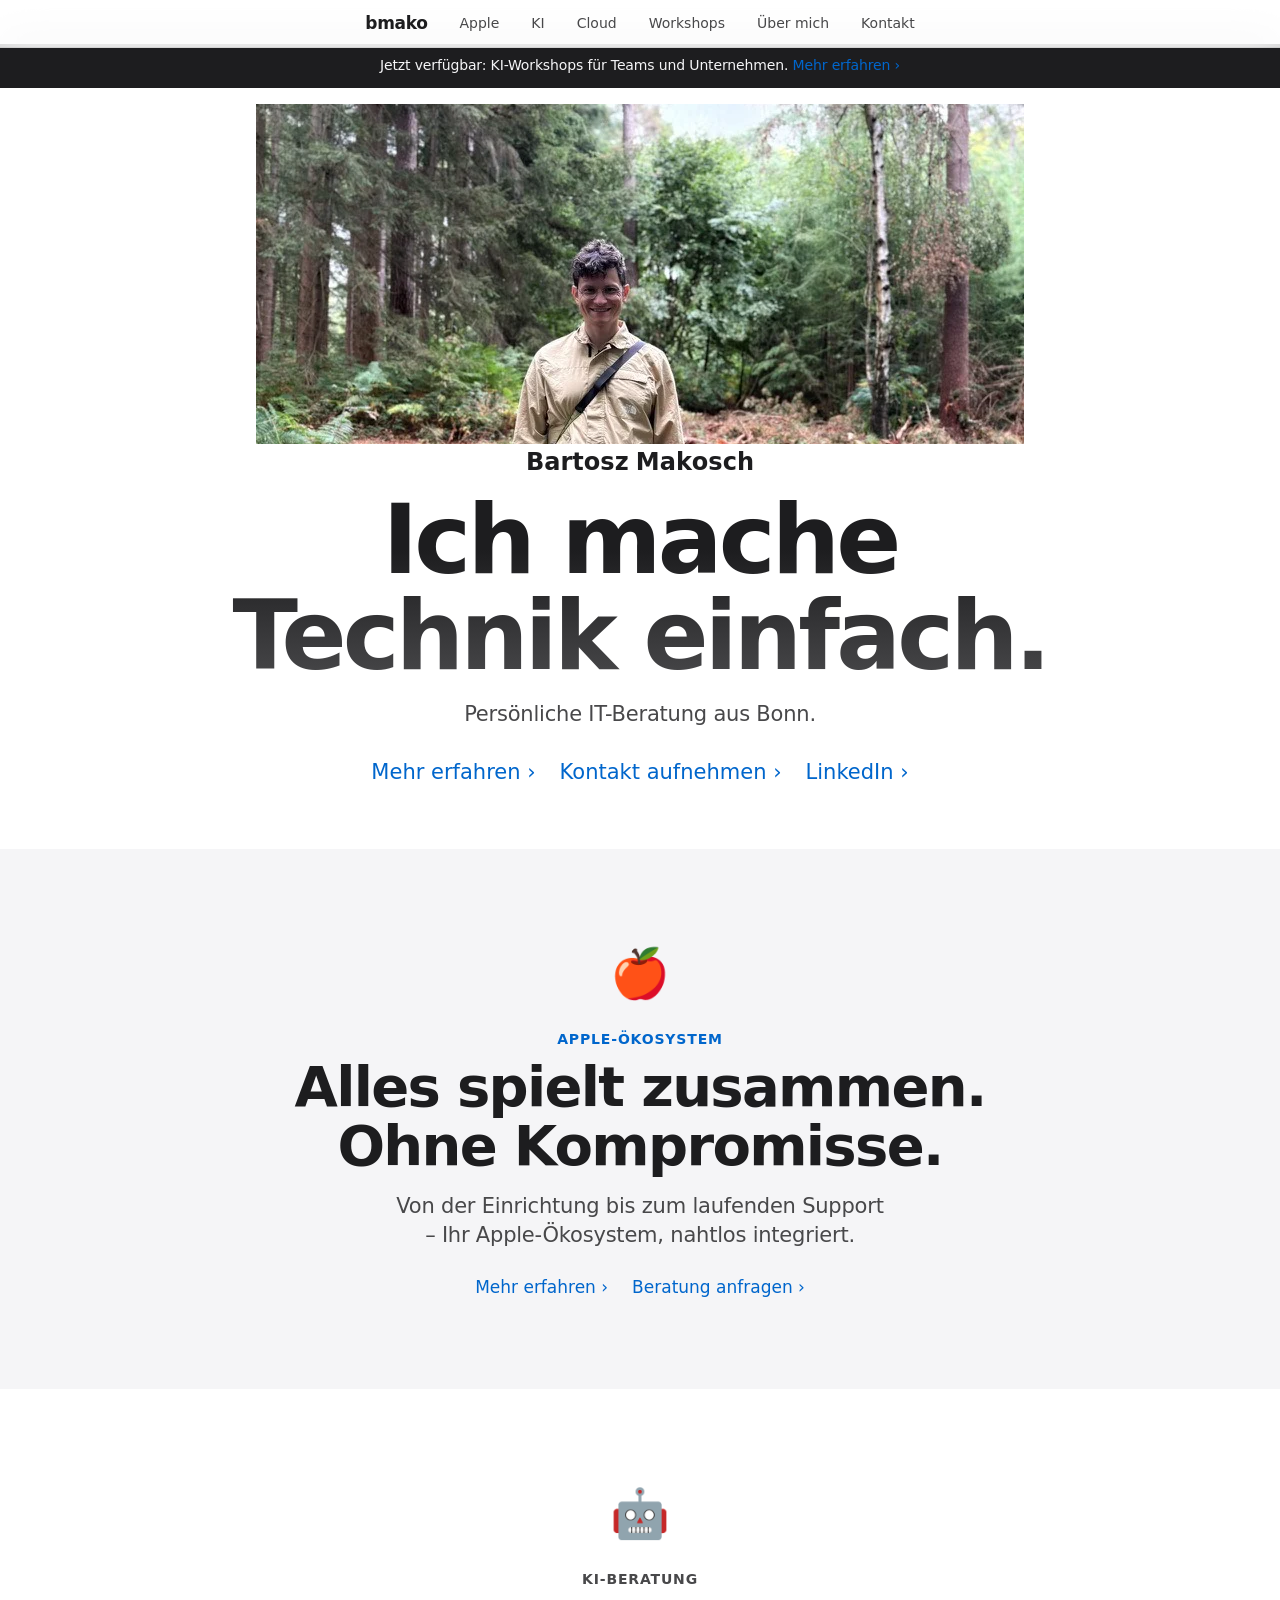
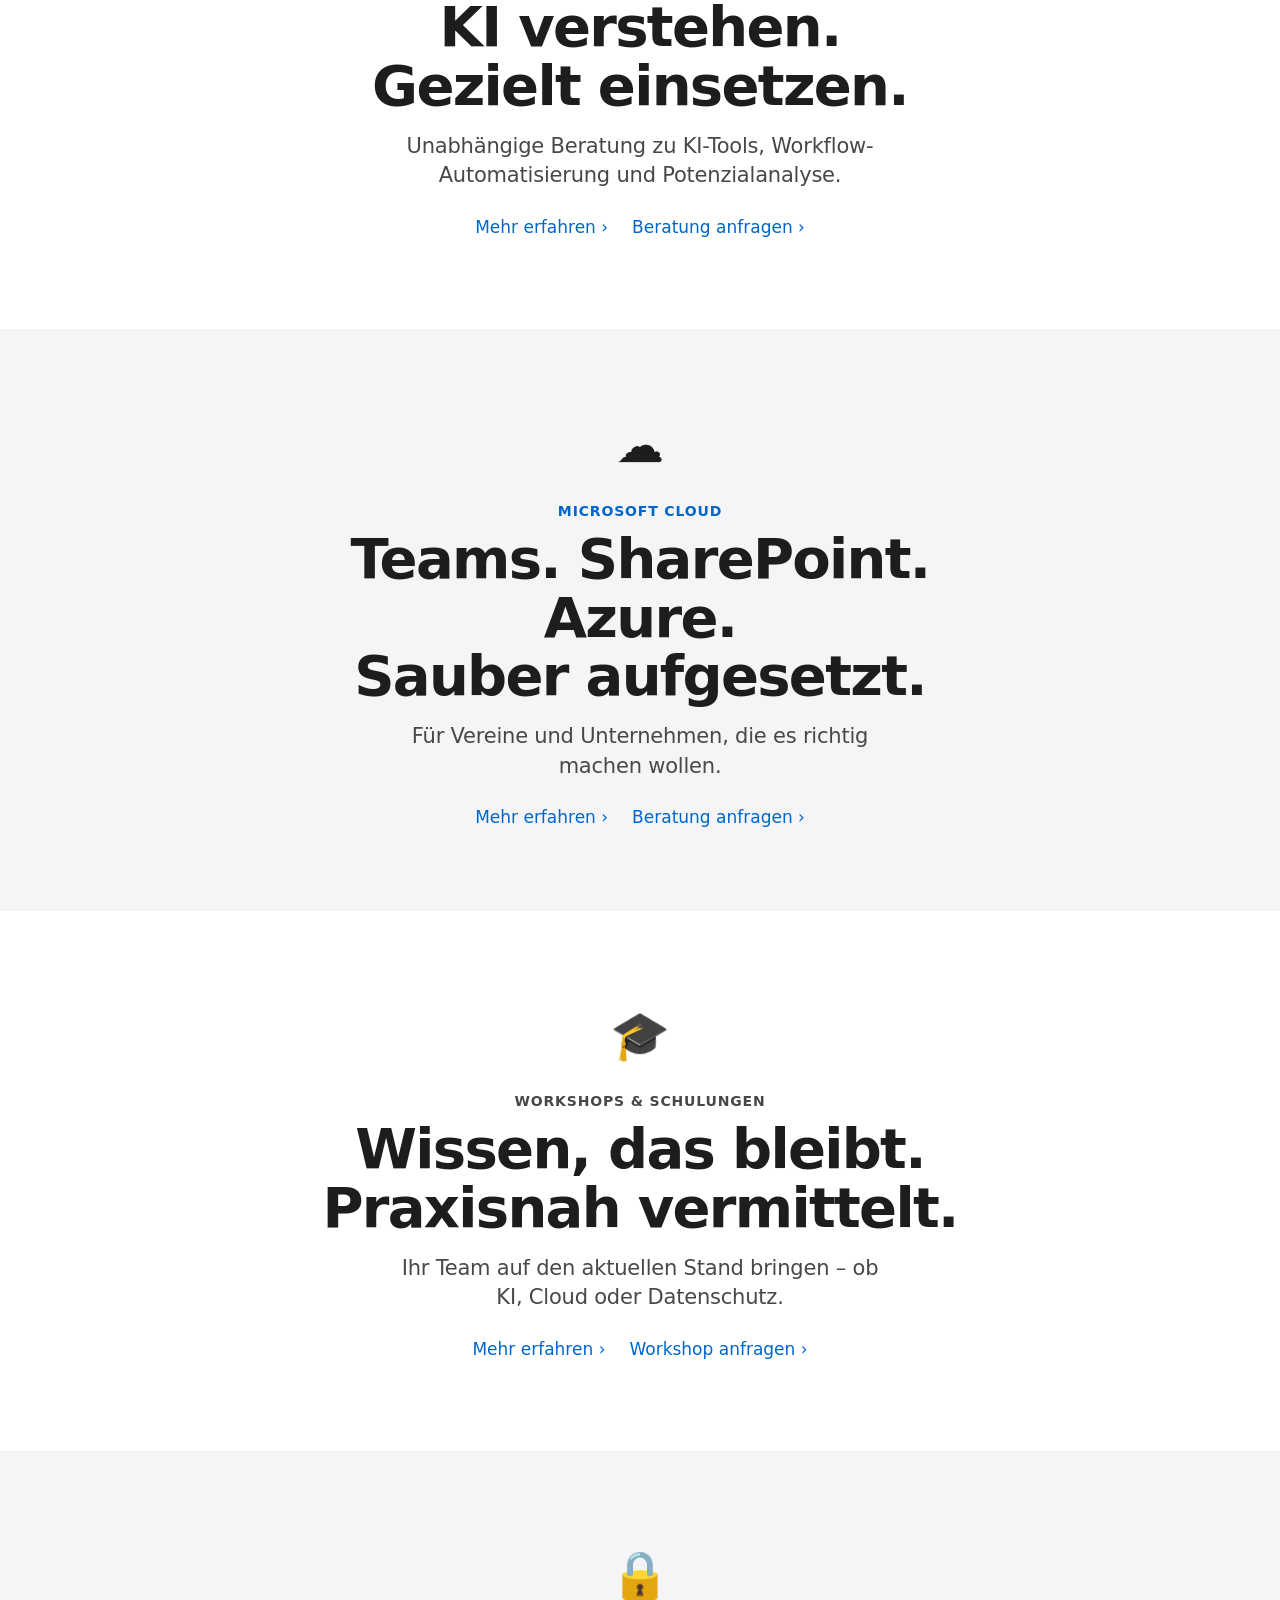
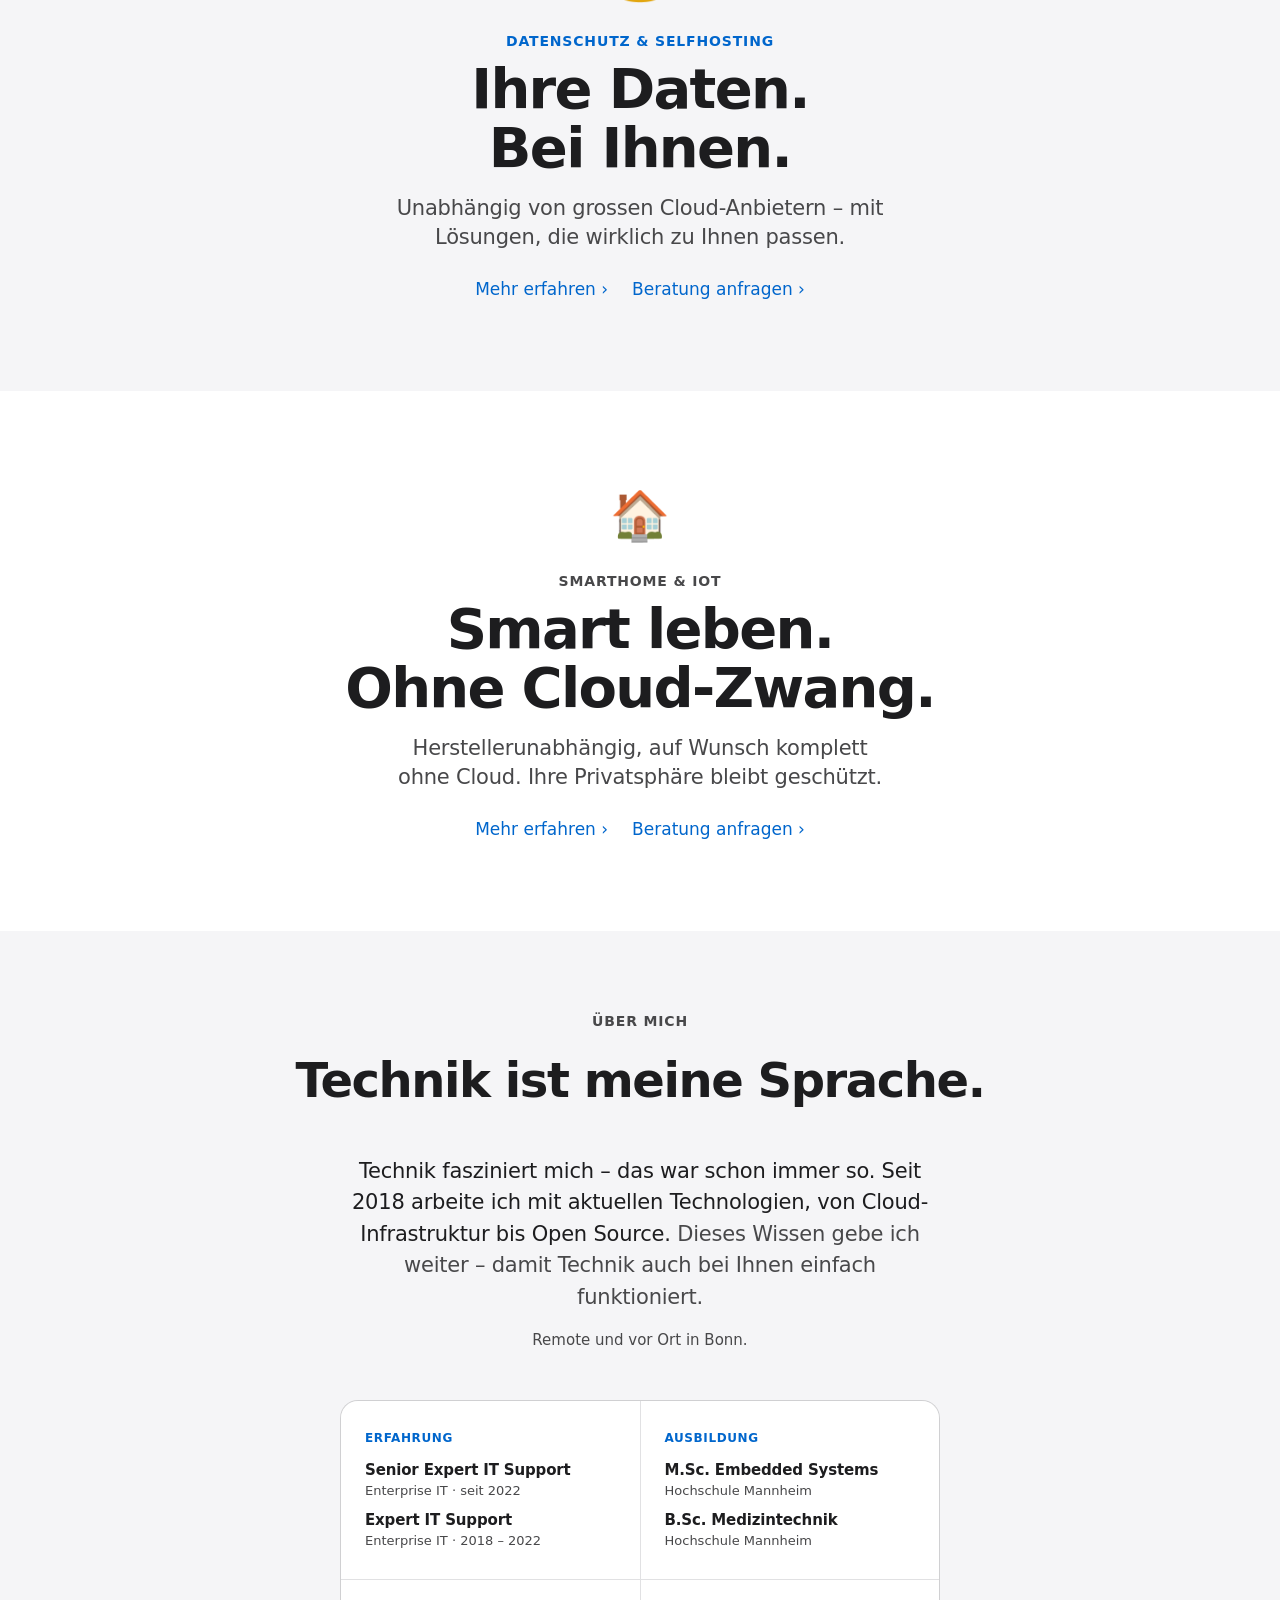
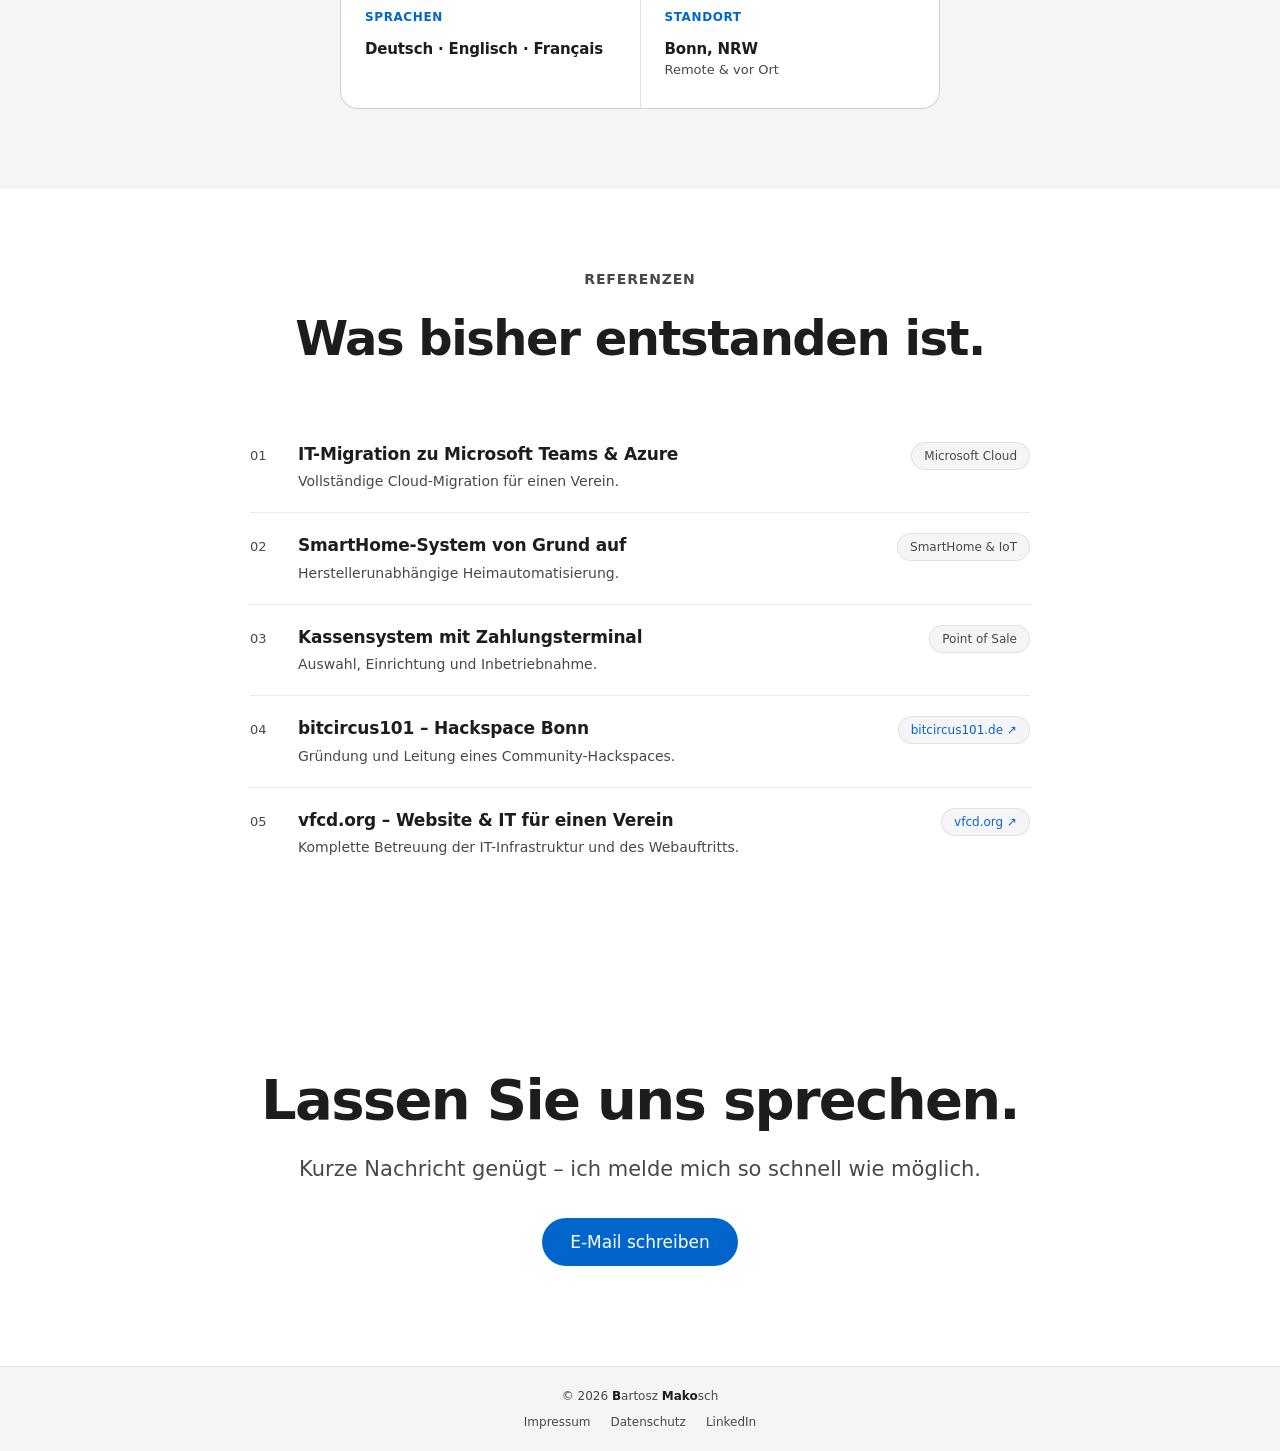
==== commit 3a875cd0: "refactor: migrate theme state to <html>, consolidate Apple detection - Move theme.js to <head> (sync" ====
--- a/index.html
+++ b/index.html
@@ -188,13 +188,16 @@
         <!-- Preload LCP image (WebP for modern browsers) -->
         <link rel="preload" as="image" href="images/profile-banner.webp" type="image/webp" fetchpriority="high" />
 
+        <!-- Site init: Apple detection, theme restore from localStorage, theme API.
+             Loaded sync (no defer) so it runs before first paint — prevents both
+             theme flash and iMessage-button flash on Apple devices. -->
+        <script src="js/theme.js"></script>
+
         <!-- CSS -->
         <link rel="stylesheet" href="css/base.css" />
         <link rel="stylesheet" href="css/components.css" />
     </head>
     <body>
-        <!-- Inline theme init: prevents flash of wrong theme for returning visitors -->
-        <script>(function(){var t=localStorage.getItem('theme');if(t)document.body.dataset.theme=t;})();</script>
 
         <!-- Fixed nav bar -->
         <nav class="site-nav">
@@ -207,9 +210,10 @@
             <a href="#contact">Kontakt</a>
         </nav>
 
-        <!-- Top announcement banner (cycles through data/banner-messages.json) -->
+        <!-- Top announcement banner — generic no-JS fallback text.
+             JS hydrates with data/banner-messages.json on mount and cycles. -->
         <div class="top-banner" id="top-banner">
-            <span class="top-banner-text">Jetzt verfügbar: KI-Workshops für Teams und Unternehmen.</span> <a class="top-banner-link" href="#svc-workshops">Mehr erfahren <span class="arrow">›</span></a>
+            <span class="top-banner-text">Persönliche IT-Beratung aus Bonn.</span> <a class="top-banner-link" href="#contact">Kontakt aufnehmen <span class="arrow">›</span></a>
         </div>
 
         <main>
@@ -251,7 +255,7 @@
             </section>
 
             <!-- Service: Apple -->
-            <section class="service-section fade-in" id="svc-apple">
+            <section class="service-section bg-alt fade-in" id="svc-apple">
                 <div class="service-emoji">🍎</div>
                 <p class="service-name">Apple-Ökosystem</p>
                 <h2 class="service-headline">Alles spielt zusammen.<br>Ohne Kompromisse.</h2>
@@ -275,7 +279,7 @@
             </section>
 
             <!-- Service: Cloud -->
-            <section class="service-section fade-in" id="svc-cloud">
+            <section class="service-section bg-alt fade-in" id="svc-cloud">
                 <div class="service-emoji">☁️</div>
                 <p class="service-name">Microsoft Cloud</p>
                 <h2 class="service-headline">Teams. SharePoint. Azure.<br>Sauber aufgesetzt.</h2>
@@ -299,7 +303,7 @@
             </section>
 
             <!-- Service: Datenschutz -->
-            <section class="service-section fade-in" id="svc-datenschutz">
+            <section class="service-section bg-alt fade-in" id="svc-datenschutz">
                 <div class="service-emoji">🔒</div>
                 <p class="service-name">Datenschutz &amp; Selfhosting</p>
                 <h2 class="service-headline">Ihre Daten.<br>Bei Ihnen.</h2>
@@ -431,10 +435,6 @@
                         iMessage
                     </a>
                 </div>
-                <div id="email-container" class="email-reveal hidden">
-                    <a id="email-link" class="protected-email" href="#" aria-label="E-Mail senden"></a>
-                    <span class="email-hint">Klicken zum Senden · Rechtsklick zum Kopieren</span>
-                </div>
             </section>
         </main>
 
@@ -449,14 +449,14 @@
 
         <!-- Footer -->
         <footer class="site-footer">
-            <p>&copy; <span id="footer-year"></span> <strong>B</strong>artosz <strong>M</strong><strong>a</strong><strong>k</strong><strong>o</strong>sch</p>
+            <p>&copy; <span id="footer-year">2026</span> <strong>B</strong>artosz <strong>M</strong><strong>a</strong><strong>k</strong><strong>o</strong>sch</p>
             <div class="footer-links">
                 <a href="impressum.html">Impressum</a>
                 <a href="datenschutz.html">Datenschutz</a>
+                <a href="https://de.linkedin.com/in/bartosz-makosch" target="_blank" rel="noopener noreferrer">LinkedIn</a>
             </div>
         </footer>
 
-        <script src="js/theme.js"></script>
         <script src="js/main.js" defer></script>
     </body>
 </html>
--- a/css/base.css
+++ b/css/base.css
@@ -35,9 +35,10 @@
     --nav-bg: rgba(255,255,255,0.8);
 }
 
-/* Auto-detect system light preference when no localStorage override */
+/* Auto-detect system light preference when no localStorage override.
+   data-theme is set on <html> by js/theme.js, hence :root selector. */
 @media (prefers-color-scheme: light) {
-    body:not([data-theme="dark"]):not([data-theme="light"]) {
+    :root:not([data-theme="dark"]):not([data-theme="light"]) {
         --bg: #ffffff;
         --bg-alt: #f5f5f7;
         --bg-elevated: #fbfbfd;
@@ -60,6 +61,8 @@
 
 html {
     scroll-behavior: smooth;
+    /* Offset anchor jumps so they land below the fixed top-nav (44px) + breathing room */
+    scroll-padding-top: 56px;
     font-size: 16px;
 }
 
--- a/css/components.css
+++ b/css/components.css
@@ -263,9 +263,12 @@
     transform: translateX(2px);
 }
 
-/* iMessage button — only visible on Apple devices */
+/* iMessage button — only visible on Apple devices.
+   Visibility is toggled by <html class="is-apple"> set by an inline script in <head>.
+   Both display rules carry an html-prefix so their specificity (0,1,1 / 0,2,1)
+   beats .contact-btn (0,1,0) — otherwise source-order would let .contact-btn win
+   for the contact-section button which carries .contact-btn .imessage-btn together. */
 .imessage-btn {
-    display: none;
     line-height: 1;
     transition: opacity 0.2s;
 }
@@ -276,7 +279,6 @@
 
 .imessage-contact {
     background: #34C759;
-    display: none;
     min-width: 200px;
     justify-content: center;
 }
@@ -286,9 +288,8 @@
     opacity: 1;
 }
 
-@supports (-webkit-touch-callout: none) {
-    .imessage-btn { display: inline-flex; }
-}
+html .imessage-btn { display: none; }
+html.is-apple .imessage-btn { display: inline-flex; }
 
 /* ── Full-width service sections ─────────────────────────────── */
 .service-section {
@@ -301,13 +302,11 @@
     justify-content: center;
 }
 
-.service-section:nth-child(odd) {
-    background: var(--bg);
-}
-
-.service-section:nth-child(even) {
-    background: var(--bg-alt);
-}
+/* Background alternation via explicit .bg-alt class on the HTML section.
+   Previous nth-child(odd/even) was fragile: adding any sibling section in <main>
+   would flip the entire pattern. */
+.service-section { background: var(--bg); }
+.service-section.bg-alt { background: var(--bg-alt); }
 
 .service-emoji {
     font-size: 48px;
@@ -324,12 +323,12 @@
 }
 
 /* Light theme: accent color for service name on alt-bg sections */
-[data-theme="light"] .service-section:nth-child(even) .service-name {
+[data-theme="light"] .service-section.bg-alt .service-name {
     color: var(--accent);
 }
 
 @media (prefers-color-scheme: light) {
-    body:not([data-theme="dark"]):not([data-theme="light"]) .service-section:nth-child(even) .service-name {
+    :root:not([data-theme="dark"]):not([data-theme="light"]) .service-section.bg-alt .service-name {
         color: var(--accent);
     }
 }
@@ -421,9 +420,9 @@
 [data-theme="light"] .about-section .about-location { color: var(--text-secondary); }
 
 @media (prefers-color-scheme: light) {
-    body:not([data-theme="dark"]):not([data-theme="light"]) .about-section .about-card-label { color: var(--accent); }
-    body:not([data-theme="dark"]):not([data-theme="light"]) .about-section .about-text span { color: var(--text-secondary); }
-    body:not([data-theme="dark"]):not([data-theme="light"]) .about-section .about-location { color: var(--text-secondary); }
+    :root:not([data-theme="dark"]):not([data-theme="light"]) .about-section .about-card-label { color: var(--accent); }
+    :root:not([data-theme="dark"]):not([data-theme="light"]) .about-section .about-text span { color: var(--text-secondary); }
+    :root:not([data-theme="dark"]):not([data-theme="light"]) .about-section .about-location { color: var(--text-secondary); }
 }
 
 .about-location {
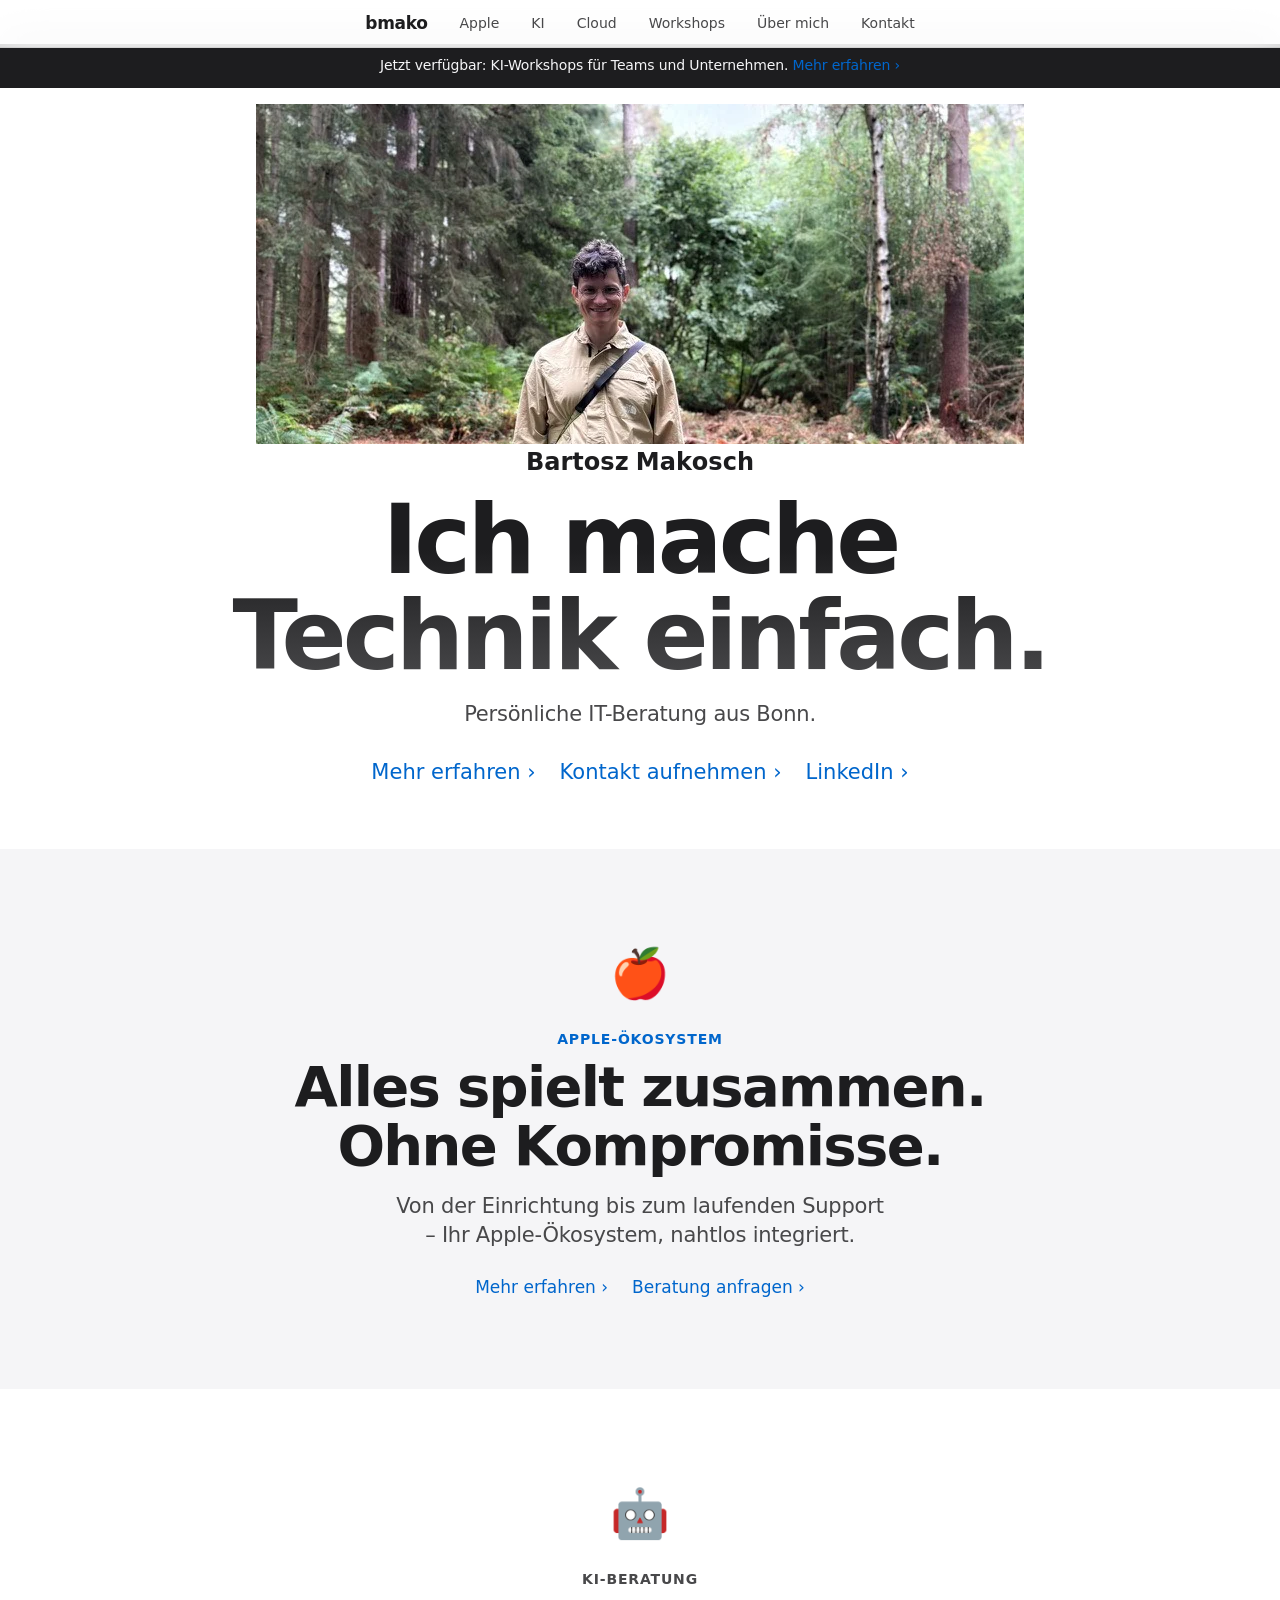
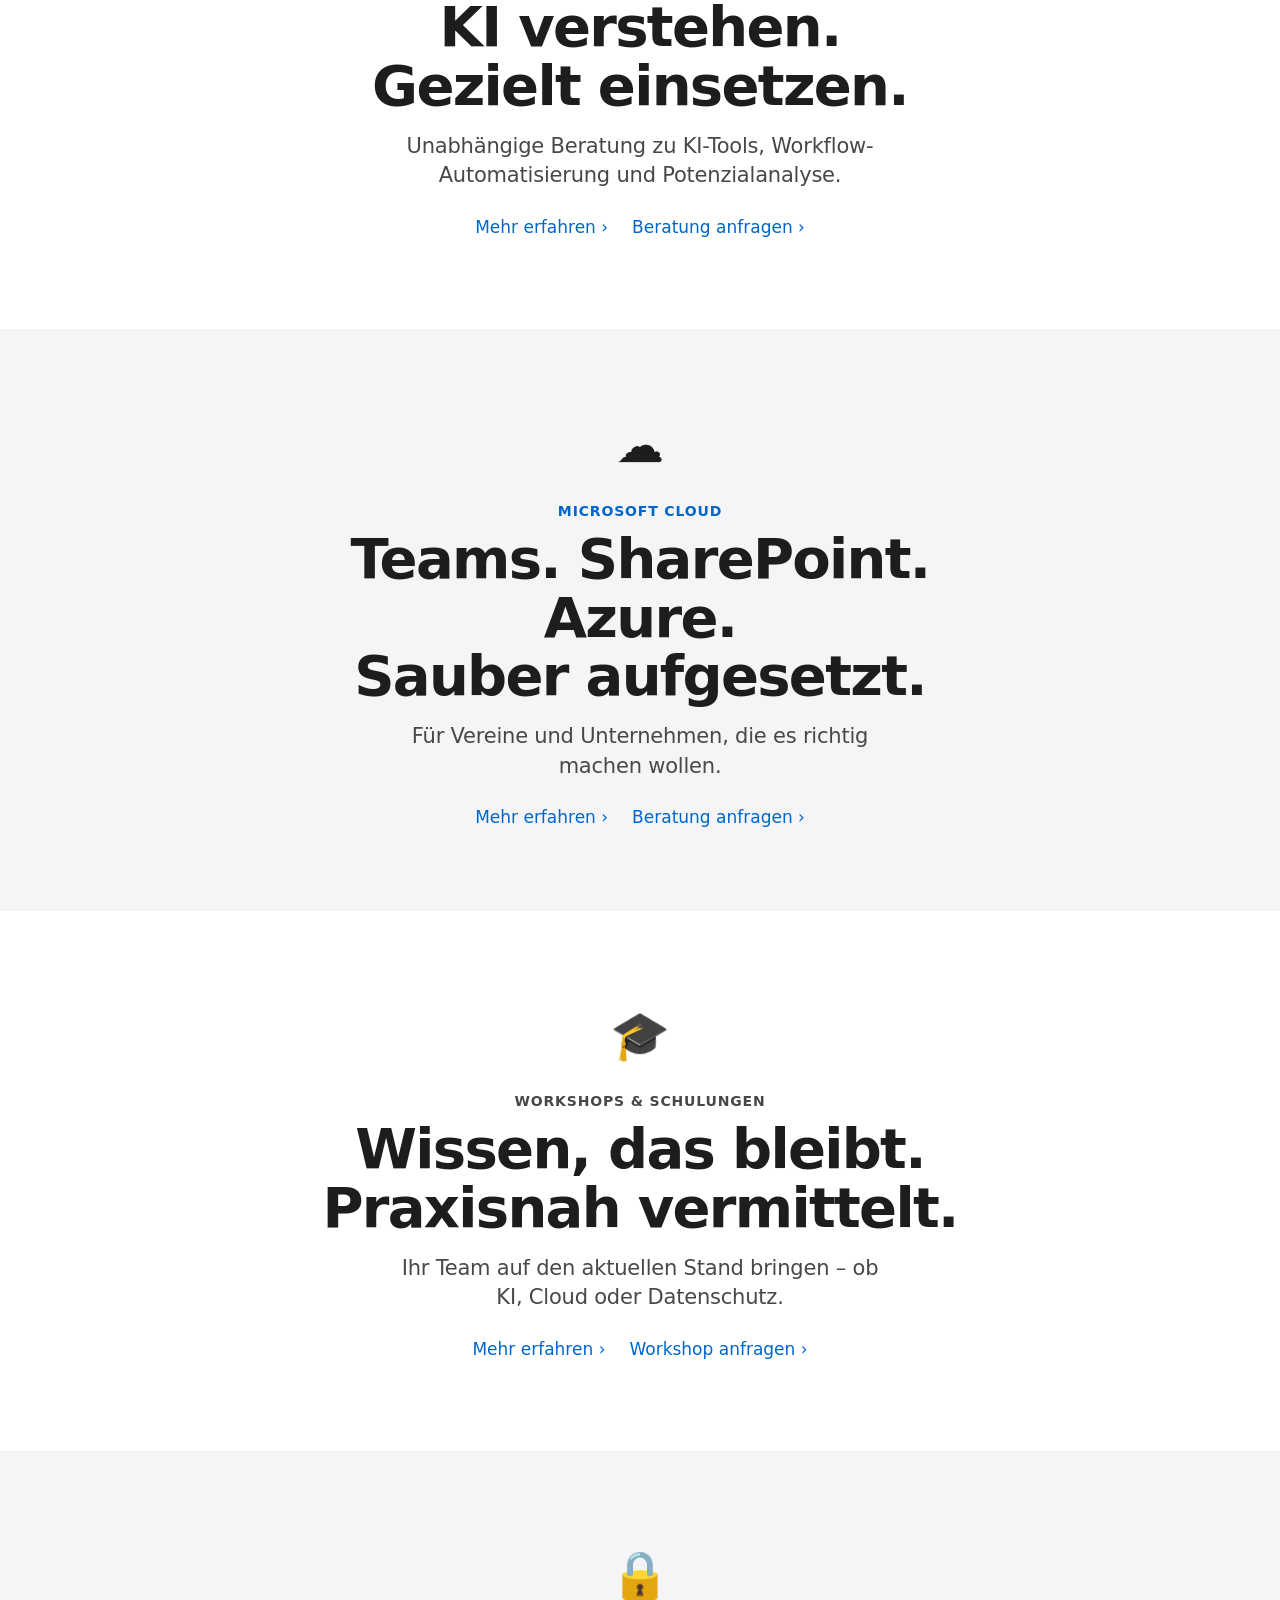
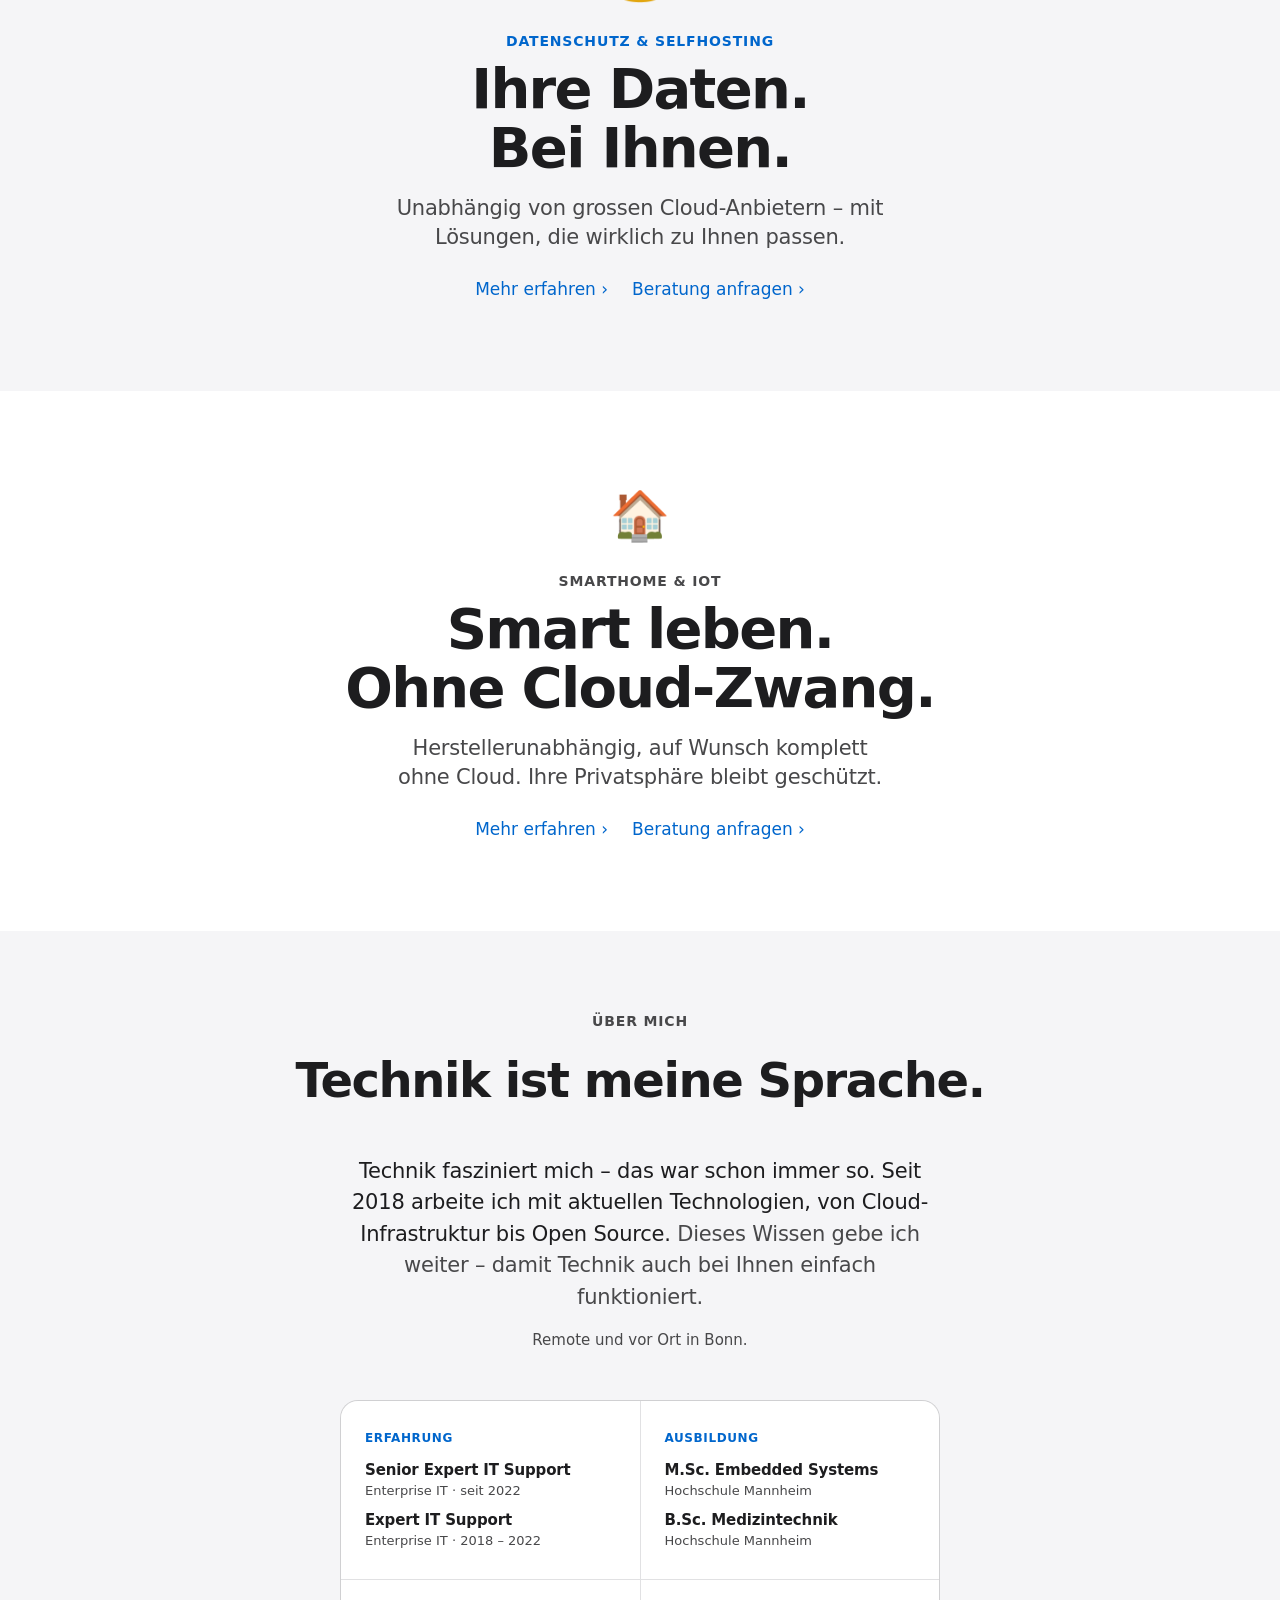
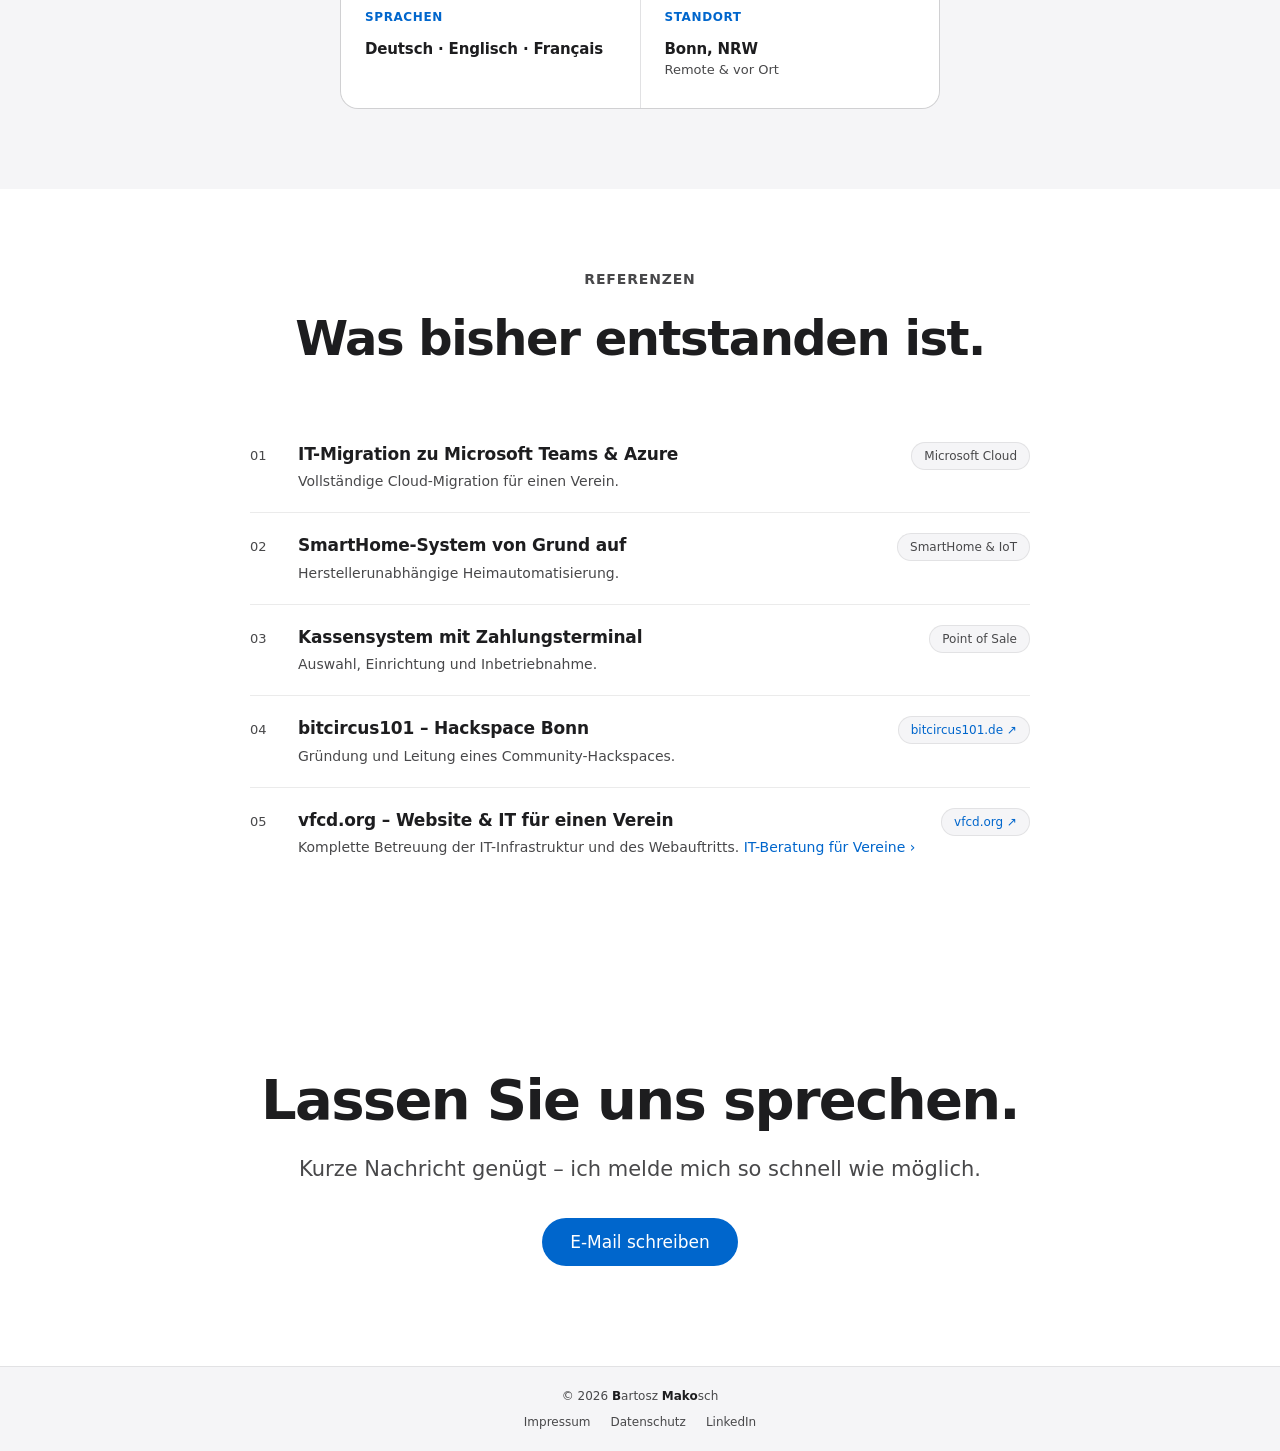
==== commit de979172: "index.html: complete OG/Twitter meta, fix CLS, a11y landmarks - Twitter Card tags (were absent → no " ====
--- a/index.html
+++ b/index.html
@@ -21,9 +21,20 @@
         <meta property="og:title" content="IT-Beratung Bonn | Bartosz Makosch – Apple, KI, Cloud & SmartHome" />
         <meta property="og:url" content="https://bmako.de/" />
         <meta property="og:image" content="https://bmako.de/images/profile.jpeg" />
+        <meta property="og:image:width" content="768" />
+        <meta property="og:image:height" content="1024" />
+        <meta property="og:image:alt" content="Bartosz Makosch – IT-Berater aus Bonn" />
         <meta property="og:description" content="Ich mache Technik einfach. Persönliche IT-Beratung in Bonn vom Ingenieur – Apple, KI, Microsoft 365, SmartHome, Datenschutz. Ein Ansprechpartner statt Agentur." />
         <meta property="og:type" content="website" />
         <meta property="og:locale" content="de_DE" />
+        <meta property="og:site_name" content="Bartosz Makosch – IT-Beratung Bonn" />
+
+        <!-- Twitter Card -->
+        <meta name="twitter:card" content="summary_large_image" />
+        <meta name="twitter:title" content="IT-Beratung Bonn | Bartosz Makosch – Apple, KI, Cloud & SmartHome" />
+        <meta name="twitter:description" content="Ich mache Technik einfach. Persönliche IT-Beratung in Bonn vom Ingenieur – Apple, KI, Microsoft 365, SmartHome, Datenschutz." />
+        <meta name="twitter:image" content="https://bmako.de/images/profile.jpeg" />
+        <meta name="twitter:image:alt" content="Bartosz Makosch – IT-Berater aus Bonn" />
 
         <!-- Canonical -->
         <link rel="canonical" href="https://bmako.de/" />
@@ -65,7 +76,6 @@
               "url": "https://bmako.de/",
               "image": "https://bmako.de/images/profile.jpeg",
               "priceRange": "$$",
-              "telephone": "",
               "address": {
                 "@type": "PostalAddress",
                 "addressLocality": "Bonn",
@@ -198,10 +208,11 @@
         <link rel="stylesheet" href="css/components.css" />
     </head>
     <body>
+        <a href="#main-content" class="skip-link">Zum Hauptinhalt springen</a>
 
         <!-- Fixed nav bar -->
-        <nav class="site-nav">
-            <a href="#" class="nav-logo">bmako</a>
+        <nav class="site-nav" aria-label="Hauptnavigation">
+            <a href="/" class="nav-logo">bmako</a>
             <a href="#svc-apple">Apple</a>
             <a href="#svc-ki">KI</a>
             <a href="#svc-cloud">Cloud</a>
@@ -216,7 +227,7 @@
             <span class="top-banner-text">Persönliche IT-Beratung aus Bonn.</span> <a class="top-banner-link" href="#contact">Kontakt aufnehmen <span class="arrow">›</span></a>
         </div>
 
-        <main>
+        <main id="main-content">
             <!-- Hero -->
             <section class="hero-section">
                 <div class="hero-banner" tabindex="0" role="button" aria-label="Profilbild umdrehen – Theme wechseln">
@@ -224,13 +235,13 @@
                         <div class="hero-banner-front">
                             <picture>
                                 <source srcset="images/profile-banner.webp" type="image/webp" />
-                                <img src="images/profile-banner.jpeg" alt="Bartosz Makosch" loading="eager" />
+                                <img src="images/profile-banner.jpeg" alt="Bartosz Makosch" loading="eager" decoding="async" width="768" height="520" />
                             </picture>
                         </div>
                         <div class="hero-banner-back">
                             <picture>
                                 <source srcset="images/backside-banner.webp" type="image/webp" />
-                                <img src="images/backside-banner.jpeg" alt="Bartosz Makosch – Rückseite" loading="lazy" />
+                                <img src="images/backside-banner.jpeg" alt="Bartosz Makosch – Rückseite" loading="lazy" decoding="async" width="768" height="520" />
                             </picture>
                         </div>
                     </div>
@@ -256,7 +267,7 @@
 
             <!-- Service: Apple -->
             <section class="service-section bg-alt fade-in" id="svc-apple">
-                <div class="service-emoji">🍎</div>
+                <div class="service-emoji" aria-hidden="true">🍎</div>
                 <p class="service-name">Apple-Ökosystem</p>
                 <h2 class="service-headline">Alles spielt zusammen.<br>Ohne Kompromisse.</h2>
                 <p class="service-desc">Von der Einrichtung bis zum laufenden Support – Ihr Apple-Ökosystem, nahtlos integriert.</p>
@@ -268,7 +279,7 @@
 
             <!-- Service: KI -->
             <section class="service-section fade-in" id="svc-ki">
-                <div class="service-emoji">🤖</div>
+                <div class="service-emoji" aria-hidden="true">🤖</div>
                 <p class="service-name">KI-Beratung</p>
                 <h2 class="service-headline">KI verstehen.<br>Gezielt einsetzen.</h2>
                 <p class="service-desc">Unabhängige Beratung zu KI-Tools, Workflow-Automatisierung und Potenzialanalyse.</p>
@@ -280,7 +291,7 @@
 
             <!-- Service: Cloud -->
             <section class="service-section bg-alt fade-in" id="svc-cloud">
-                <div class="service-emoji">☁️</div>
+                <div class="service-emoji" aria-hidden="true">☁️</div>
                 <p class="service-name">Microsoft Cloud</p>
                 <h2 class="service-headline">Teams. SharePoint. Azure.<br>Sauber aufgesetzt.</h2>
                 <p class="service-desc">Für Vereine und Unternehmen, die es richtig machen wollen.</p>
@@ -292,7 +303,7 @@
 
             <!-- Service: Workshops -->
             <section class="service-section fade-in" id="svc-workshops">
-                <div class="service-emoji">🎓</div>
+                <div class="service-emoji" aria-hidden="true">🎓</div>
                 <p class="service-name">Workshops &amp; Schulungen</p>
                 <h2 class="service-headline">Wissen, das bleibt.<br>Praxisnah vermittelt.</h2>
                 <p class="service-desc">Ihr Team auf den aktuellen Stand bringen – ob KI, Cloud oder Datenschutz.</p>
@@ -304,7 +315,7 @@
 
             <!-- Service: Datenschutz -->
             <section class="service-section bg-alt fade-in" id="svc-datenschutz">
-                <div class="service-emoji">🔒</div>
+                <div class="service-emoji" aria-hidden="true">🔒</div>
                 <p class="service-name">Datenschutz &amp; Selfhosting</p>
                 <h2 class="service-headline">Ihre Daten.<br>Bei Ihnen.</h2>
                 <p class="service-desc">Unabhängig von grossen Cloud-Anbietern – mit Lösungen, die wirklich zu Ihnen passen.</p>
@@ -316,7 +327,7 @@
 
             <!-- Service: SmartHome -->
             <section class="service-section fade-in" id="svc-smarthome">
-                <div class="service-emoji">🏠</div>
+                <div class="service-emoji" aria-hidden="true">🏠</div>
                 <p class="service-name">SmartHome &amp; IoT</p>
                 <h2 class="service-headline">Smart leben.<br>Ohne Cloud-Zwang.</h2>
                 <p class="service-desc">Herstellerunabhängig, auf Wunsch komplett ohne Cloud. Ihre Privatsphäre bleibt geschützt.</p>
@@ -415,7 +426,7 @@
                         <span class="ref-num">05</span>
                         <div>
                             <p class="ref-title">vfcd.org – Website &amp; IT für einen Verein</p>
-                            <p class="ref-desc">Komplette Betreuung der IT-Infrastruktur und des Webauftritts.</p>
+                            <p class="ref-desc">Komplette Betreuung der IT-Infrastruktur und des Webauftritts. <a href="it-beratung-vereine.html">IT-Beratung für Vereine&nbsp;›</a></p>
                         </div>
                         <a href="https://vfcd.org" target="_blank" rel="noopener noreferrer" class="ref-tag">vfcd.org ↗</a>
                     </div>
--- a/css/base.css
+++ b/css/base.css
@@ -14,6 +14,10 @@
     --text-secondary: #86868b;
     --accent: #2997ff;
     --accent-hover: #0077ed;
+    /* Button background: white text needs ≥4.5:1, which the bright link-accent
+       (#2997ff = 3.0:1) fails. Darker blue for solid buttons only — links keep --accent. */
+    --btn-bg: #1866c4;
+    --btn-bg-hover: #0f56a8;
     --border: rgba(255,255,255,0.08);
     --banner-bg: #1d1d1f;
     --banner-text: #f5f5f7;
@@ -29,6 +33,10 @@
     --text-secondary: #48484a;
     --accent: #0066cc;
     --accent-hover: #004499;
+    /* Light-theme accent (#0066cc) already passes AA for white text (5.6:1),
+       so button bg == accent here. */
+    --btn-bg: #0066cc;
+    --btn-bg-hover: #004499;
     --border: rgba(0,0,0,0.08);
     --banner-bg: #1d1d1f;
     --banner-text: #f5f5f7;
@@ -46,6 +54,8 @@
         --text-secondary: #48484a;
         --accent: #0066cc;
         --accent-hover: #004499;
+        --btn-bg: #0066cc;
+        --btn-bg-hover: #004499;
         --border: rgba(0,0,0,0.08);
         --banner-bg: #1d1d1f;
         --banner-text: #f5f5f7;
@@ -89,6 +99,27 @@
 /* ── Utility ─────────────────────────────────────────────────── */
 .hidden { display: none !important; }
 
+/* ── Skip link (keyboard a11y, WCAG 2.4.1) ───────────────────── */
+.skip-link {
+    position: absolute;
+    top: 0;
+    left: 0;
+    z-index: 1001;
+    transform: translateY(-110%);
+    padding: 10px 18px;
+    background: var(--btn-bg);
+    color: #fff;
+    font-size: 14px;
+    font-weight: 500;
+    text-decoration: none;
+    border-radius: 0 0 8px 0;
+    transition: transform 0.2s;
+}
+
+.skip-link:focus {
+    transform: translateY(0);
+}
+
 /* ── Focus ───────────────────────────────────────────────────── */
 :focus-visible {
     outline: 2px solid var(--accent);
@@ -101,6 +132,18 @@
     :focus-visible { outline: 2px solid CanvasText; }
 }
 
+/* ── Reduced motion: honor user preference (WCAG 2.3.3) ──────── */
+@media (prefers-reduced-motion: reduce) {
+    html { scroll-behavior: auto; }
+    *, *::before, *::after {
+        animation-duration: 0.01ms !important;
+        animation-iteration-count: 1 !important;
+        transition-duration: 0.01ms !important;
+    }
+    /* Ensure scroll-revealed content is shown without the fade transition */
+    html.js-ready .fade-in { opacity: 1 !important; transform: none !important; }
+}
+
 /* ── Print ───────────────────────────────────────────────────── */
 @media print {
     .site-nav, .top-banner, .back-to-top, .hero-banner { display: none !important; }
--- a/css/components.css
+++ b/css/components.css
@@ -583,7 +583,7 @@
     display: inline-flex;
     align-items: center;
     gap: 8px;
-    background: var(--accent);
+    background: var(--btn-bg);
     color: #fff;
     padding: 14px 28px;
     border-radius: 980px;
@@ -597,7 +597,7 @@
 }
 
 .contact-btn:hover {
-    background: var(--accent-hover);
+    background: var(--btn-bg-hover);
     transform: scale(1.02);
 }
 
@@ -844,6 +844,48 @@
     color: var(--accent);
 }
 
+/* ── Theme toggle (legal page header control) ────────────────── */
+.top-controls {
+    display: flex;
+    justify-content: flex-end;
+    max-width: 640px;
+    margin: 0 auto;
+    padding: 12px 24px 0;
+}
+
+#theme-toggle {
+    display: inline-flex;
+    align-items: center;
+    justify-content: center;
+    width: 44px;
+    height: 44px;
+    background: none;
+    border: none;
+    border-radius: 980px;
+    color: var(--text-secondary);
+    cursor: pointer;
+    transition: color 0.2s, background 0.2s;
+}
+
+#theme-toggle:hover {
+    color: var(--text);
+    background: var(--bg-elevated);
+}
+
+#theme-toggle svg { fill: currentColor; display: block; }
+
+/* Icon reflects the action: sun = "switch to light" (shown in dark),
+   moon = "switch to dark" (shown in light/auto). */
+#theme-toggle .moon-icon { display: none; }
+#theme-toggle .sun-icon { display: block; }
+[data-theme="light"] #theme-toggle .sun-icon { display: none; }
+[data-theme="light"] #theme-toggle .moon-icon { display: block; }
+
+@media (prefers-color-scheme: light) {
+    :root:not([data-theme="dark"]):not([data-theme="light"]) #theme-toggle .sun-icon { display: none; }
+    :root:not([data-theme="dark"]):not([data-theme="light"]) #theme-toggle .moon-icon { display: block; }
+}
+
 /* ── Service subpages ────────────────────────────────────────── */
 .service-page-hero {
     text-align: center;
